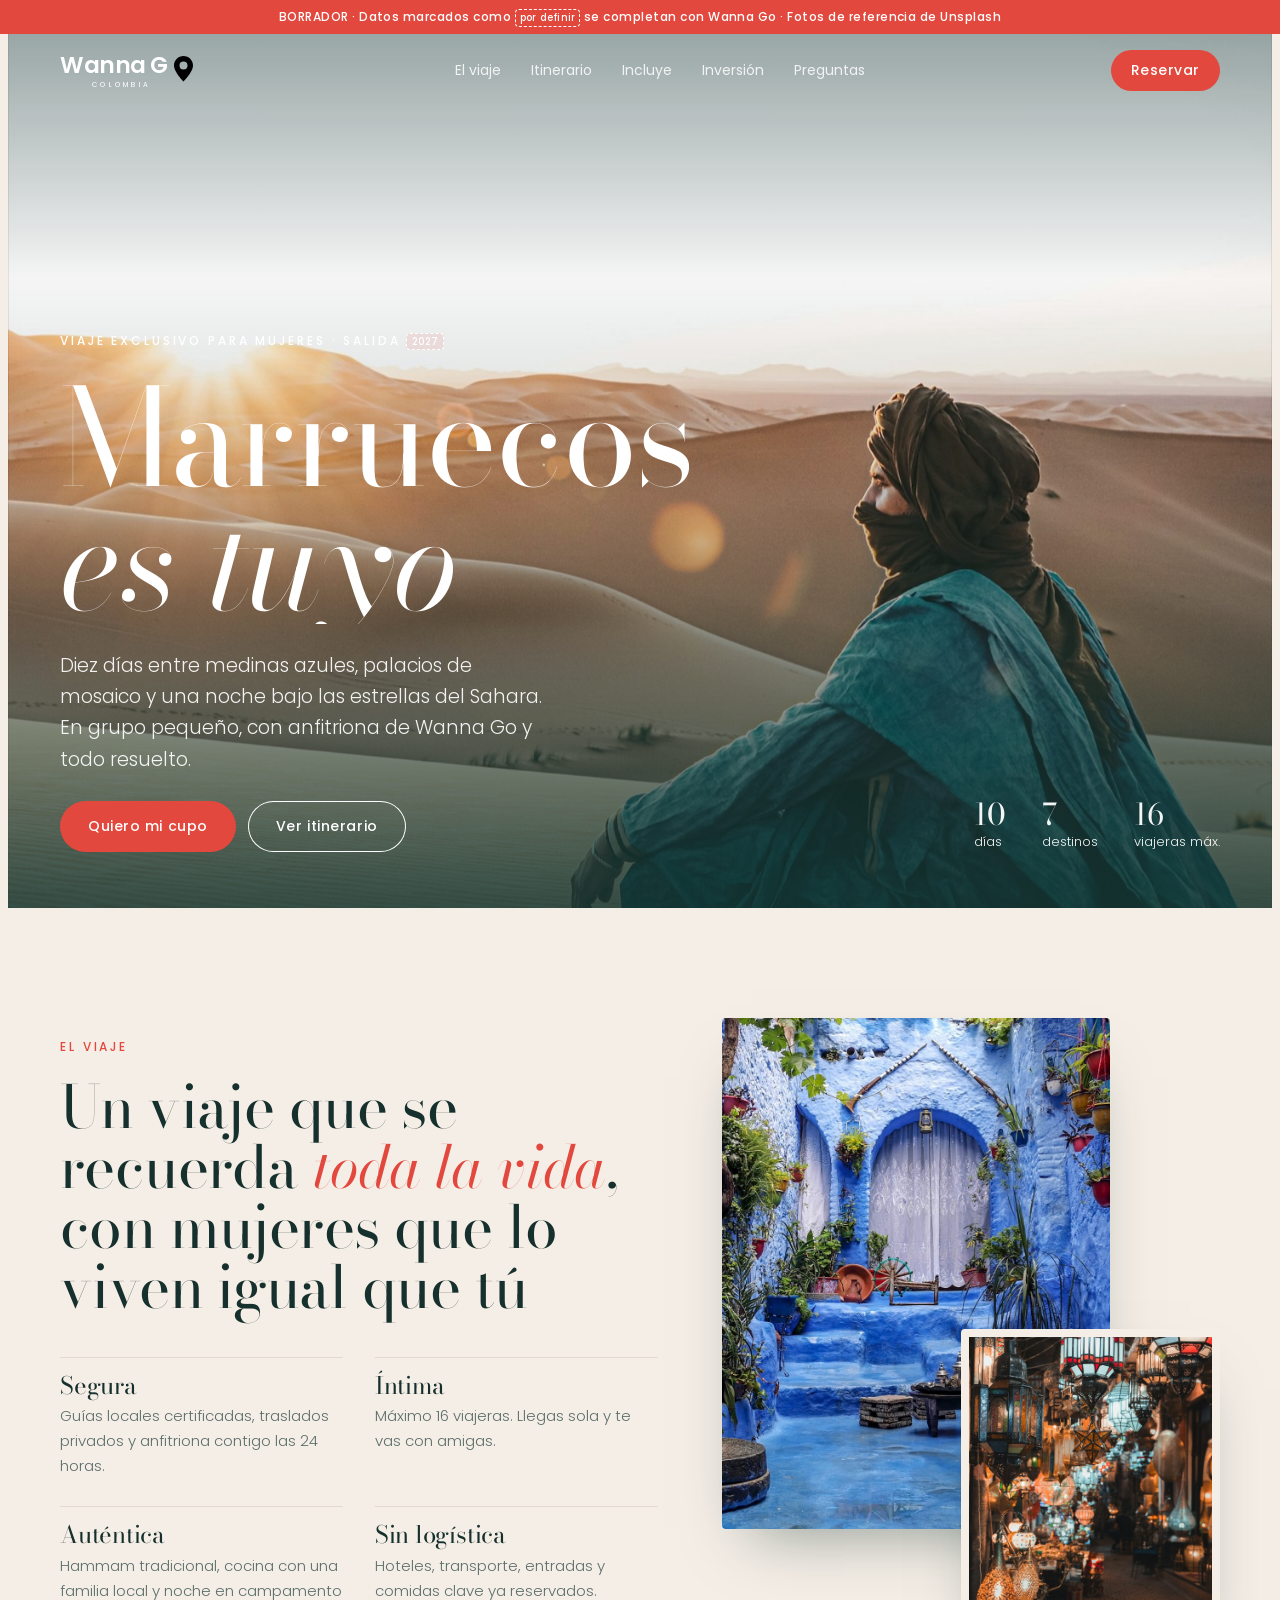
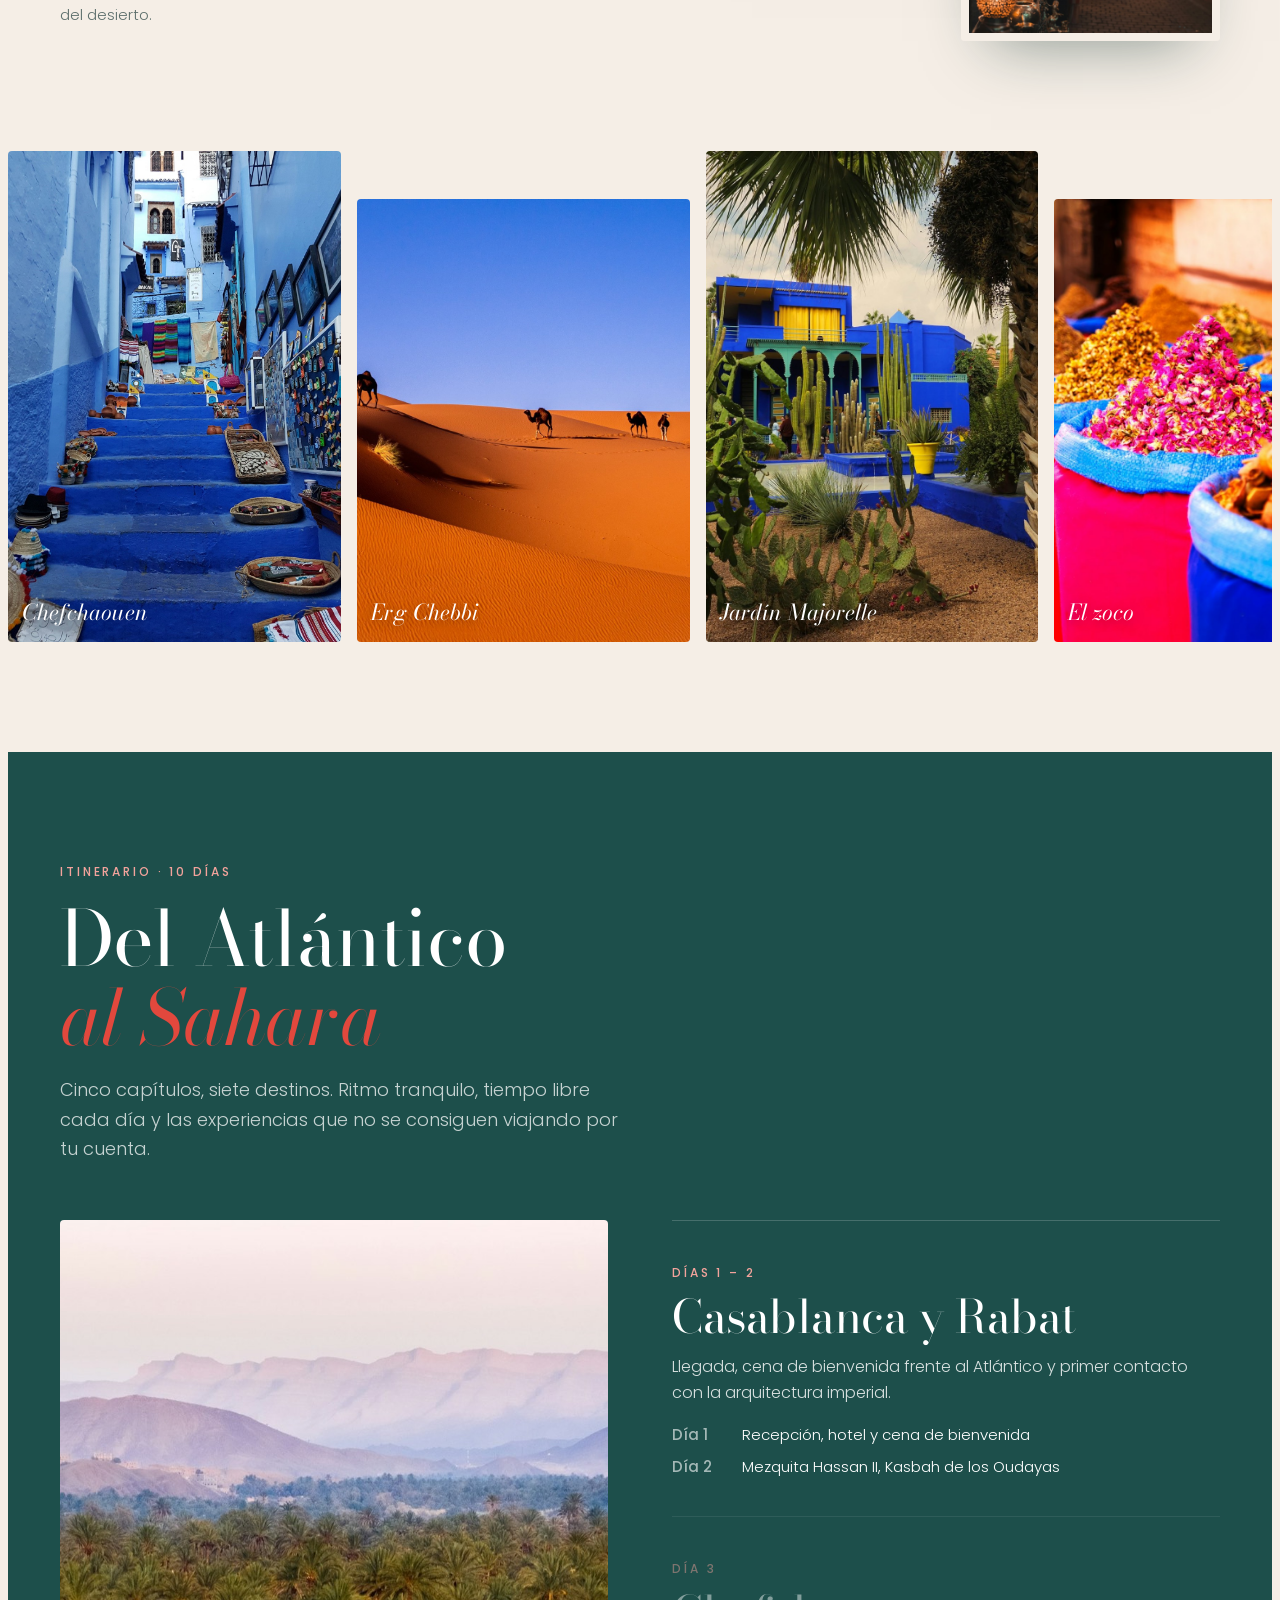
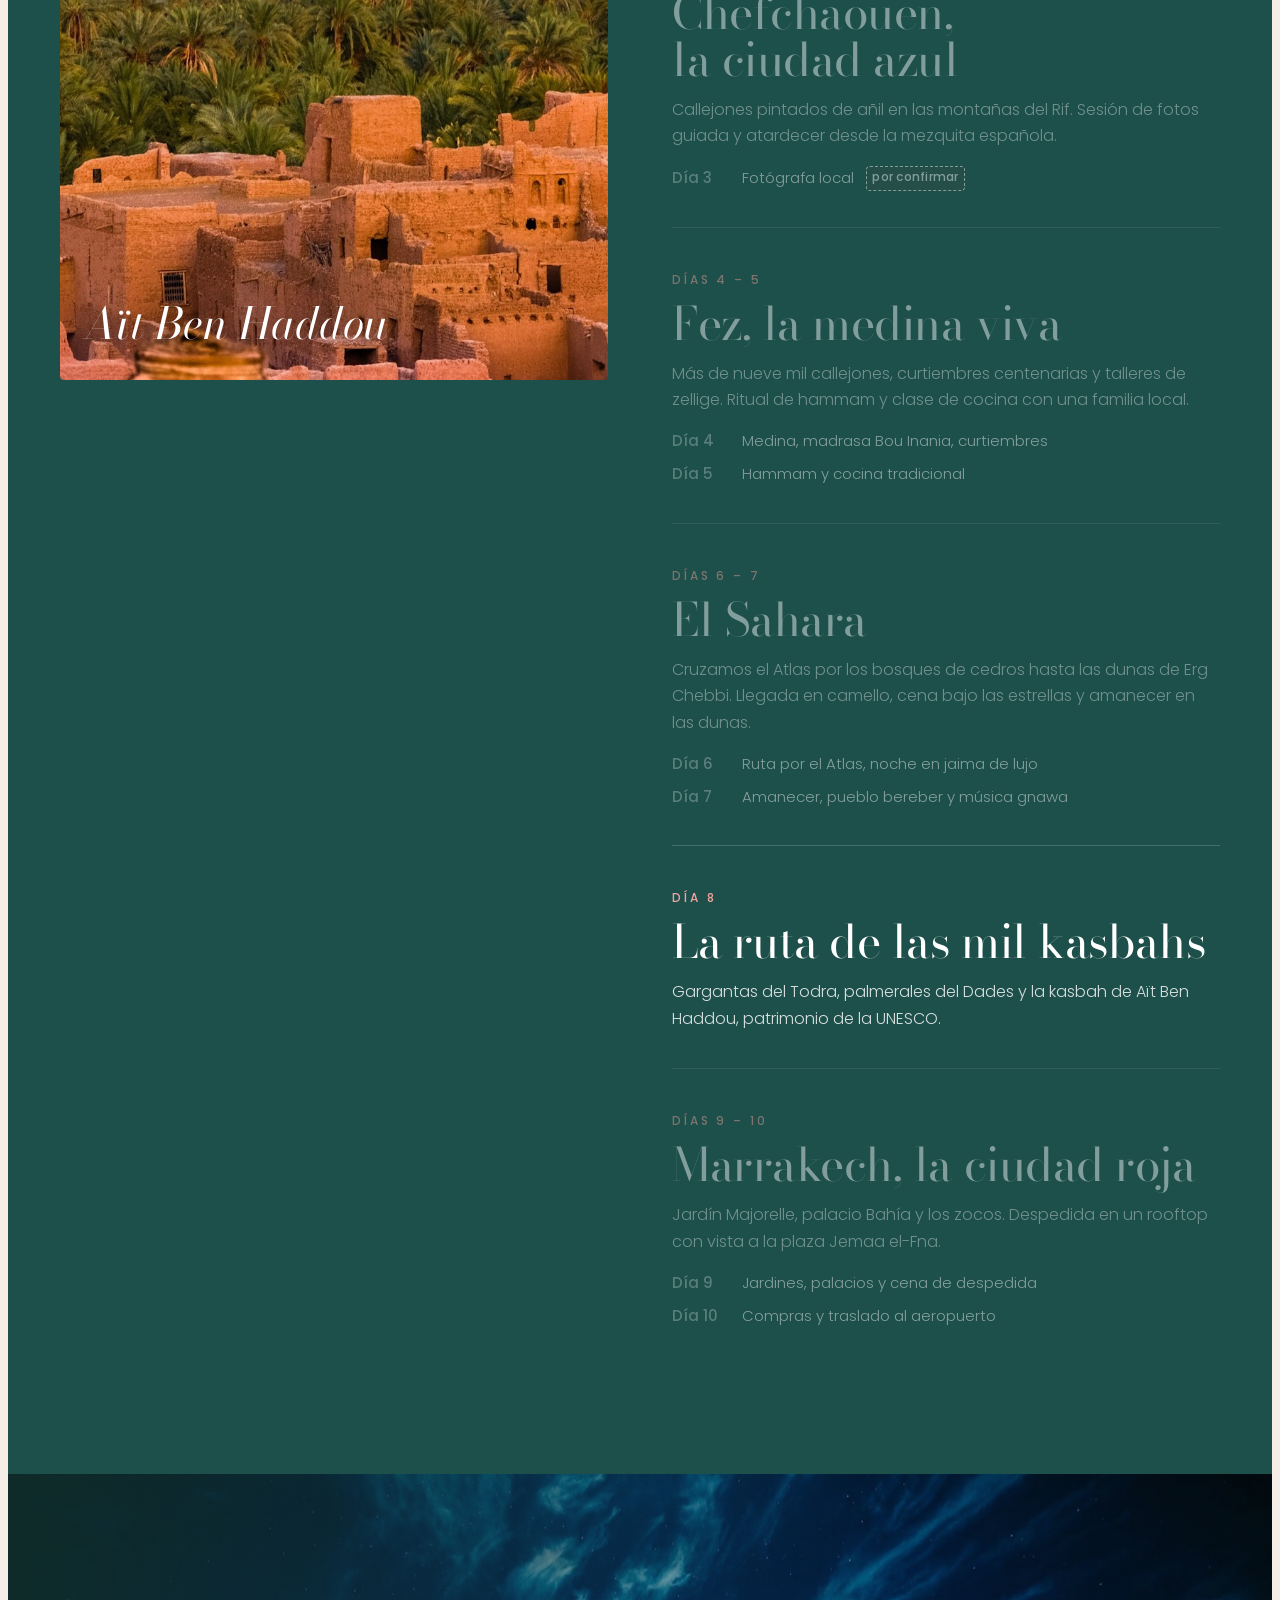
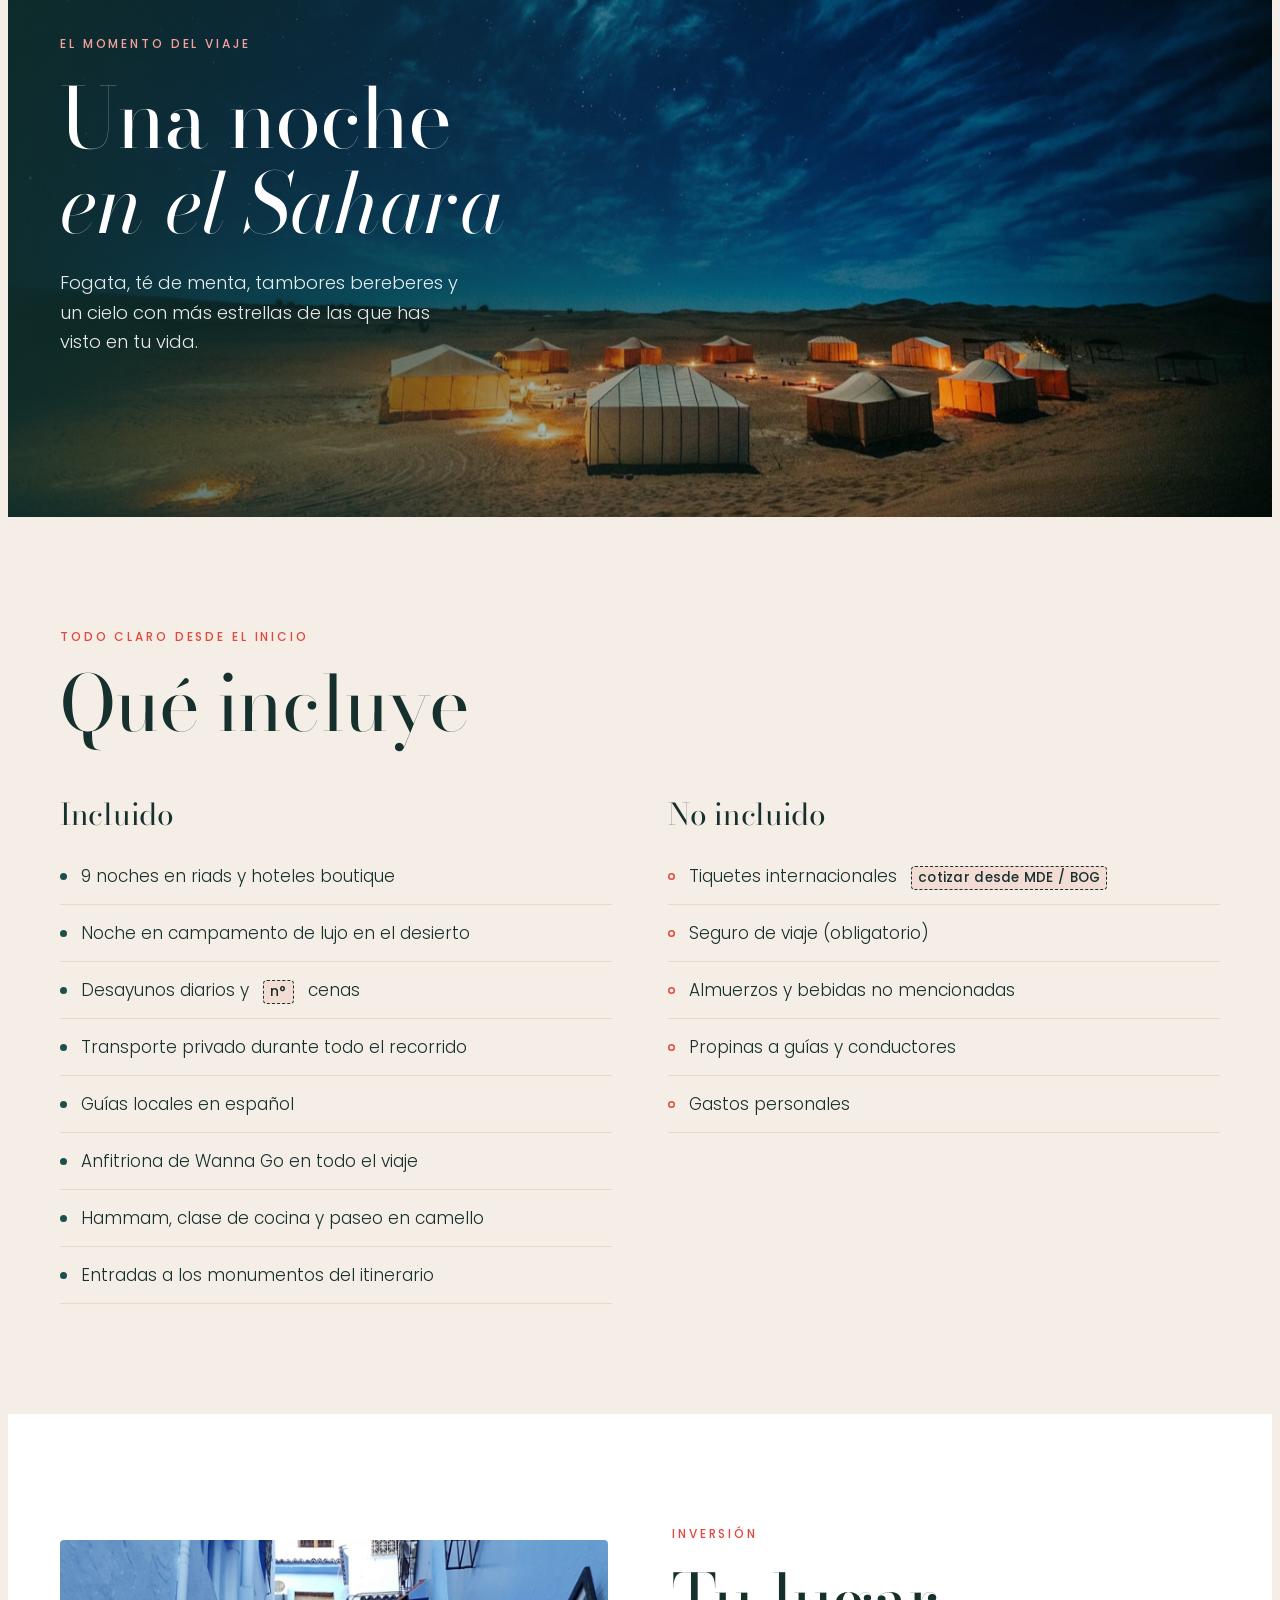
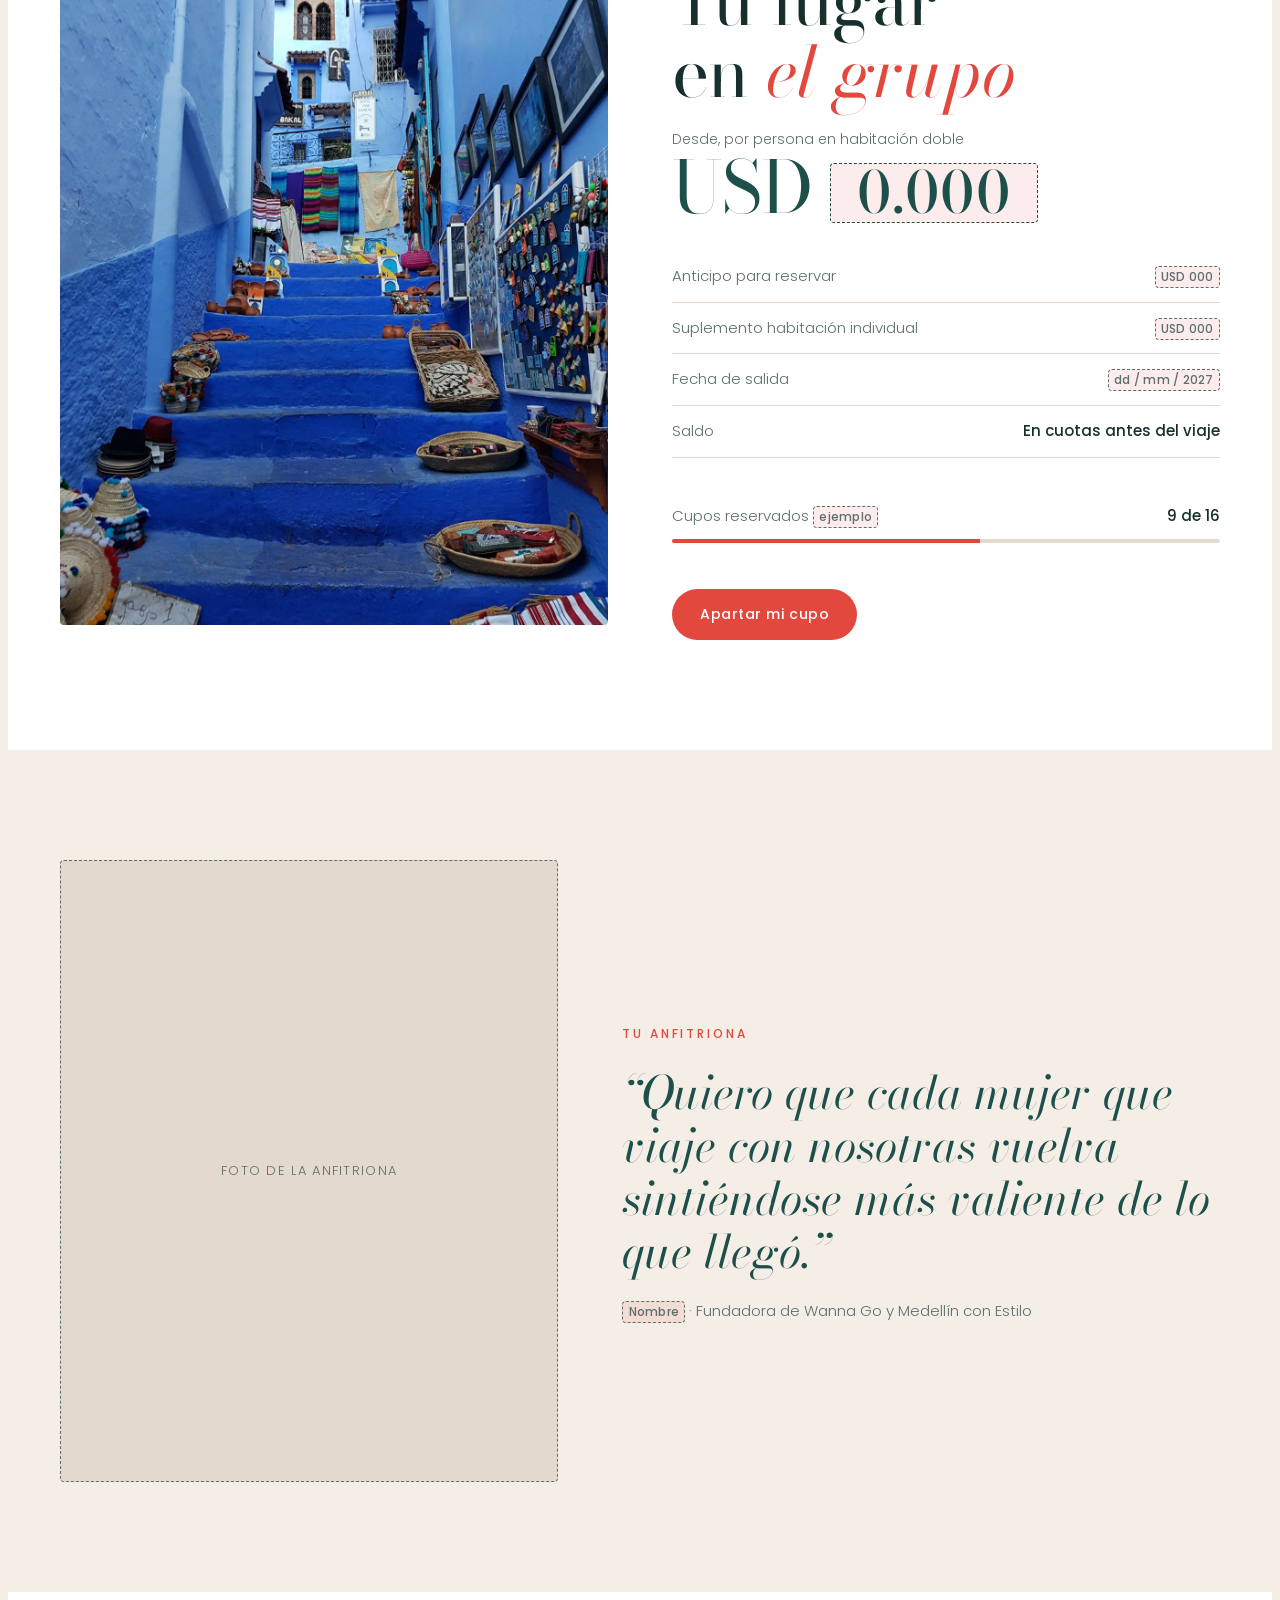
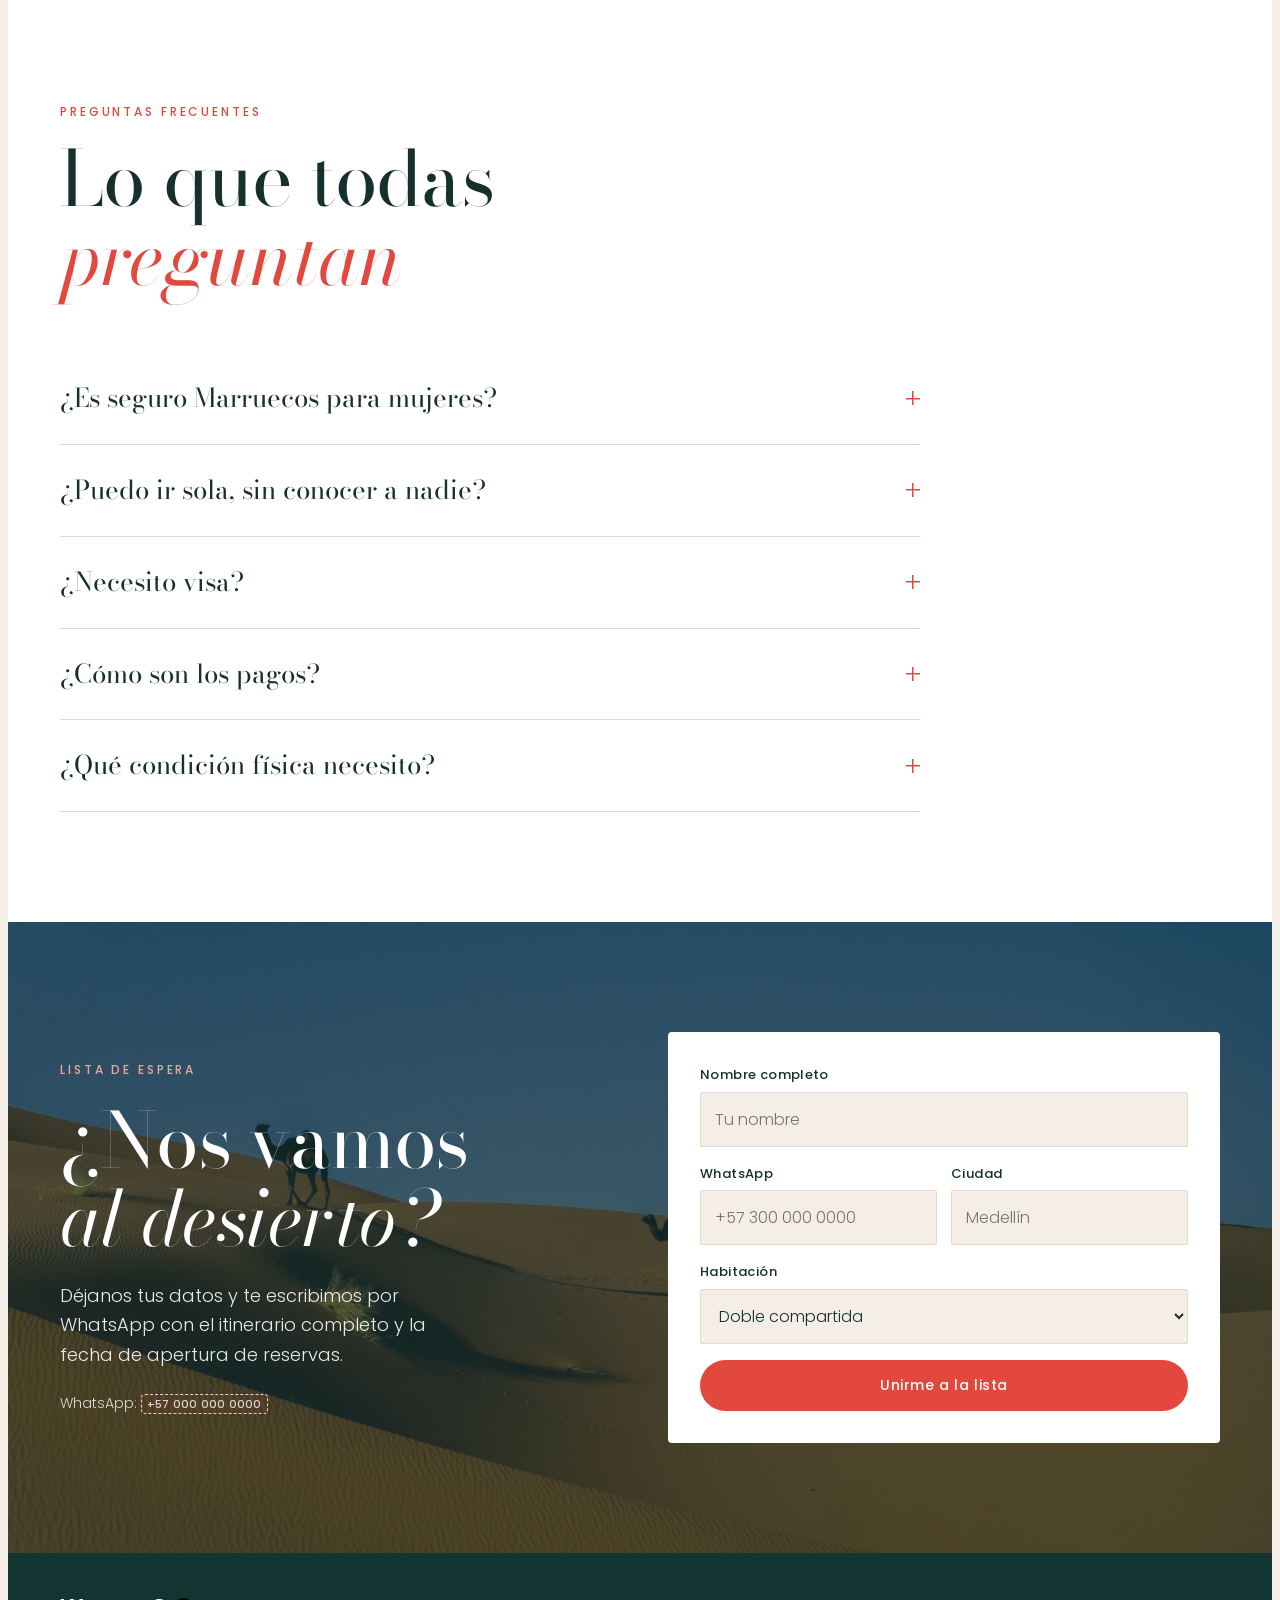
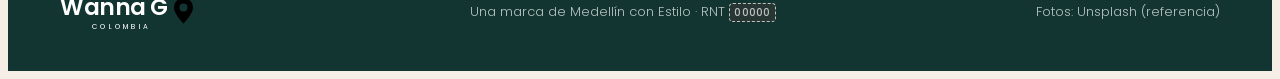
==== index.html @ bb207517 "Borrador landing Wanna Go Marruecos Co-Authored-By: Claude Opus 5.5 <noreply@anthropic.com>" ====
<!doctype html>
<html lang="es">
<head>
<meta charset="utf-8">
<meta name="viewport" content="width=device-width, initial-scale=1, viewport-fit=cover">
<meta name="robots" content="noindex">
<title>Wannago Marruecos</title>
<meta name="claude:viewport-fit-sides" content="cover">
<link rel="preconnect" href="https://fonts.googleapis.com">
<link rel="stylesheet" href="https://fonts.googleapis.com/css2?family=Bodoni+Moda:ital,opsz,wght@0,6..96,400;0,6..96,500;1,6..96,400&family=Poppins:wght@300;400;500;600&display=swap">
<style>
/* Layout: editorial de viaje — fotos a sangre completa, bandas verde Wanna Go, columna de 1200px.
   Una sola apariencia (clara con bandas oscuras) por decisión: las fotos mandan. */
:root{
  --teal:#1D4F4B; --teal-deep:#123532; --coral:#E2483D;
  --sand:#F5EEE6; --paper:#FFFFFF; --ink:#16302D; --muted:#5D6F6C; --line:#E4D9CD;
  --display:"Bodoni Moda", "Didot", Georgia, serif;
  --body:"Poppins", system-ui, -apple-system, sans-serif;
}
*{box-sizing:border-box}
html{scroll-behavior:smooth}
body{background:var(--sand);color:var(--ink);font-family:var(--body);font-weight:300;font-size:17px;line-height:1.65;overflow-x:hidden}
h1,h2,h3{font-family:var(--display);font-weight:400;line-height:1.02;margin:0;text-wrap:balance;letter-spacing:-.01em}
h2 em,h1 em{font-style:italic;color:var(--coral)}
p{margin:0}
a{color:inherit}
img{display:block;max-width:100%}
.wrap{max-width:1200px;margin:0 auto;padding-left:max(20px,env(safe-area-inset-left,0px));padding-right:max(20px,env(safe-area-inset-right,0px))}
.kicker{font-size:12px;font-weight:500;letter-spacing:.24em;text-transform:uppercase}
.tbd{display:inline-block;border:1px dashed currentColor;border-radius:4px;padding:0 .45em;font-size:.8em;font-weight:500;letter-spacing:.02em;background:rgba(226,72,61,.10)}
:focus-visible{outline:2px solid var(--coral);outline-offset:3px}

.draft{background:var(--coral);color:#fff;font-size:12px;font-weight:500;text-align:center;padding-block:7px;letter-spacing:.04em;padding-left:16px;padding-right:16px}

/* nav: transparent over hero, solid after scroll */
nav{position:fixed;left:0;right:0;top:env(safe-area-inset-top,0px);z-index:20;color:#fff;transition:background .4s,color .4s,box-shadow .4s}
nav.solid{background:rgba(255,255,255,.94);color:var(--teal);backdrop-filter:blur(12px);box-shadow:0 1px 0 var(--line)}
body::before{content:"";position:fixed;inset:0 0 auto;height:env(safe-area-inset-top,0px);z-index:30;background:var(--teal-deep)}
nav .wrap{display:flex;align-items:center;justify-content:space-between;gap:16px;padding-block:16px}
.logo{display:block;width:150px;color:inherit}
.logo .pin{fill:var(--coral)}
nav ul{display:flex;gap:30px;list-style:none;margin:0;padding:0;font-size:14px;font-weight:400}
nav ul a{text-decoration:none;opacity:.85}
nav ul a:hover{opacity:1}
@media (max-width:860px){nav ul{display:none}.logo{width:124px}}
.btn{display:inline-flex;align-items:center;justify-content:center;gap:10px;border:0;border-radius:999px;padding:15px 28px;font:500 14px var(--body);letter-spacing:.04em;cursor:pointer;text-decoration:none;transition:transform .3s cubic-bezier(.2,.8,.2,1),background .3s,color .3s}
.btn:hover{transform:translateY(-2px)}
.btn:active{transform:scale(.98)}
.btn-coral{background:var(--coral);color:#fff}
.btn-coral:hover{background:#c93b31}
.btn-line{color:inherit;box-shadow:inset 0 0 0 1px currentColor}
nav .btn{padding:10px 20px}

/* hero */
.hero{position:relative;min-height:min(100svh,920px);display:flex;align-items:flex-end;color:#fff;overflow:hidden;background:var(--teal-deep)}
.hero img{position:absolute;inset:0;width:100%;height:100%;object-fit:cover;object-position:60% 50%;animation:kb 22s ease-out both}
.hero::after{content:"";position:absolute;inset:0;background:linear-gradient(180deg,rgba(18,53,50,.45) 0%,rgba(18,53,50,0) 30%,rgba(18,53,50,.15) 55%,rgba(18,53,50,.85) 100%)}
.hero .wrap{position:relative;z-index:1;width:100%;padding-block:140px 56px;display:grid;gap:26px}
.hero h1{font-size:clamp(54px,10.5vw,150px);max-width:10ch;line-height:.92}
.hero h1 em{color:#fff}
.hero h1 span{display:block;overflow:hidden}
.hero h1 span i{display:block;font-style:inherit;animation:up 1.2s cubic-bezier(.2,.8,.2,1) both}
.hero h1 span:nth-child(2) i{animation-delay:.15s}
.hero .lead{max-width:44ch;font-size:clamp(16px,1.6vw,19px);opacity:.92}
.hero-row{display:flex;flex-wrap:wrap;justify-content:space-between;align-items:flex-end;gap:28px}
.ctas{display:flex;flex-wrap:wrap;gap:12px}
.facts{display:flex;flex-wrap:wrap;gap:12px 36px;font-size:13px;opacity:.95}
.facts b{display:block;font-family:var(--display);font-weight:400;font-size:30px;line-height:1.1}
@keyframes kb{from{transform:scale(1.14)}to{transform:scale(1)}}
@keyframes up{from{transform:translateY(60%)}to{transform:none}}

section{padding-block:110px}
.head{display:grid;gap:18px;max-width:760px;margin-bottom:56px}
.head h2{font-size:clamp(40px,6vw,80px)}
.head p{color:var(--muted);font-size:18px;max-width:56ch}
.kicker.c{color:var(--coral)}

/* intro statement */
.intro{display:grid;grid-template-columns:1.2fr 1fr;gap:64px;align-items:center}
@media (max-width:900px){.intro{grid-template-columns:1fr;gap:40px}}
.intro h2{font-size:clamp(34px,4.6vw,60px)}
.intro .pics{position:relative;aspect-ratio:4/5;max-width:100%}
.intro .pics img{position:absolute;object-fit:cover;border-radius:4px;box-shadow:0 30px 60px -30px rgba(18,53,50,.5)}
.intro .pics img:first-child{inset:0 22% 18% 0;width:78%;height:82%}
.intro .pics img:last-child{right:0;bottom:0;width:52%;height:50%;border:8px solid var(--sand)}
.pillars{display:grid;grid-template-columns:1fr 1fr;gap:28px 32px;margin-top:40px}
@media (max-width:520px){.pillars{grid-template-columns:1fr}}
.pillars div{border-top:1px solid var(--line);padding-top:16px}
.pillars h3{font-size:24px;margin-bottom:6px}
.pillars p{color:var(--muted);font-size:15px}

/* photo strip */
.strip{overflow:hidden;padding-block:0 110px}
.strip-track{display:flex;gap:16px;width:max-content;animation:drift 60s linear infinite}
.strip:hover .strip-track{animation-play-state:paused}
.strip figure{margin:0;width:clamp(220px,26vw,360px);aspect-ratio:3/4;position:relative;overflow:hidden;border-radius:4px;flex:none}
.strip figure:nth-child(even){margin-top:48px}
.strip img{width:100%;height:100%;object-fit:cover;transition:transform 1.2s cubic-bezier(.2,.8,.2,1)}
.strip figure:hover img{transform:scale(1.06)}
.strip figcaption{position:absolute;left:14px;bottom:12px;color:#fff;font-family:var(--display);font-style:italic;font-size:22px;text-shadow:0 2px 12px rgba(0,0,0,.4)}
@keyframes drift{to{transform:translateX(-50%)}}

/* itinerary: sticky photo + chapters */
.trip{background:var(--teal);color:#fff}
.trip .head p{color:rgba(255,255,255,.75)}
.trip .kicker.c{color:#F3A39C}
.trip-grid{display:grid;grid-template-columns:1fr 1fr;gap:64px}
@media (max-width:900px){.trip-grid{grid-template-columns:1fr}.stage{display:none}}
.stage{position:sticky;top:96px;height:calc(100svh - 140px);max-height:760px;border-radius:4px;overflow:hidden}
.stage img{position:absolute;inset:0;width:100%;height:100%;object-fit:cover;opacity:0;transform:scale(1.06);transition:opacity 1s,transform 2.4s cubic-bezier(.2,.8,.2,1)}
.stage img.on{opacity:1;transform:none}
.stage .place{position:absolute;left:24px;bottom:20px;font-family:var(--display);font-style:italic;font-size:44px;text-shadow:0 2px 20px rgba(0,0,0,.35)}
.chapters{display:grid;gap:0}
.ch{padding-block:36px;border-top:1px solid rgba(255,255,255,.18);opacity:.45;transition:opacity .6s}
.ch.on{opacity:1}
.ch .mob{display:none;aspect-ratio:16/10;object-fit:cover;width:100%;border-radius:4px;margin-bottom:20px}
@media (max-width:900px){.ch{opacity:1}.ch .mob{display:block}}
.ch .days{font-size:12px;letter-spacing:.24em;text-transform:uppercase;color:#F3A39C;font-weight:500}
.ch h3{font-size:clamp(32px,3.6vw,46px);margin:8px 0 14px}
.ch p{color:rgba(255,255,255,.82);font-size:16px}
.ch ul{margin:16px 0 0;padding:0;list-style:none;display:grid;gap:8px;font-size:15px}
.ch li{display:flex;gap:12px}
.ch li b{font-weight:500;min-width:58px;color:#fff;opacity:.6}

/* signature moment */
.night{position:relative;color:#fff;padding-block:0;overflow:hidden;background:var(--teal-deep)}
.night img{position:absolute;inset:-10% 0;width:100%;height:120%;object-fit:cover;will-change:transform}
.night::after{content:"";position:absolute;inset:0;background:linear-gradient(90deg,rgba(18,53,50,.8),rgba(18,53,50,.1) 70%)}
.night .wrap{position:relative;z-index:1;padding-block:160px;display:grid;gap:22px}
.night h2{font-size:clamp(40px,6.5vw,92px);max-width:12ch}
.night p{max-width:40ch;font-size:18px;opacity:.9}

/* includes */
.inc{display:grid;grid-template-columns:1fr 1fr;gap:56px}
@media (max-width:820px){.inc{grid-template-columns:1fr;gap:40px}}
.inc h3{font-size:30px;margin-bottom:18px}
.inc ul{list-style:none;margin:0;padding:0}
.inc li{padding-block:14px;border-bottom:1px solid var(--line);display:flex;gap:14px;align-items:baseline}
.inc li::before{content:"";flex:none;width:7px;height:7px;border-radius:50%;background:var(--teal);translate:0 -2px}
.inc .no li::before{background:transparent;box-shadow:inset 0 0 0 1.5px var(--coral)}

/* price */
.price{background:var(--paper)}
.price .wrap{display:grid;grid-template-columns:1fr 1fr;gap:64px;align-items:center}
@media (max-width:900px){.price .wrap{grid-template-columns:1fr}}
.price figure{margin:0;aspect-ratio:4/5;max-width:100%;overflow:hidden;border-radius:4px}
.price figure img{width:100%;height:100%;object-fit:cover}
.price h2{font-size:clamp(40px,5.5vw,72px)}
.amt{font-family:var(--display);font-size:clamp(46px,6vw,72px);line-height:1;color:var(--teal);font-variant-numeric:tabular-nums}
.rows{display:grid;margin-block:8px}
.row{display:flex;justify-content:space-between;gap:16px;padding-block:13px;border-bottom:1px solid var(--line);font-size:15px}
.row span:first-child{color:var(--muted)}
.row b{font-weight:500}
.seats{display:grid;gap:10px;margin-block:18px 26px}
.bar{height:4px;background:var(--line);border-radius:4px;overflow:hidden}
.bar i{display:block;height:100%;width:0;background:var(--coral);transition:width 1.8s cubic-bezier(.2,.8,.2,1)}
.price .stack{display:grid;gap:20px}

/* host */
.host{display:grid;grid-template-columns:1fr 1.2fr;gap:64px;align-items:center}
@media (max-width:860px){.host{grid-template-columns:1fr}}
.host .ph{aspect-ratio:4/5;max-width:100%;border-radius:4px;background:var(--line);display:grid;place-items:center;color:var(--muted);font-size:13px;letter-spacing:.1em;text-transform:uppercase;border:1px dashed var(--muted)}
.host blockquote{margin:0;font-family:var(--display);font-style:italic;font-size:clamp(28px,3.6vw,46px);line-height:1.15;color:var(--teal)}
.host cite{display:block;margin-top:22px;font-style:normal;font-size:15px;color:var(--muted)}

/* faq */
.faq{max-width:860px}
details{border-bottom:1px solid var(--line)}
summary{list-style:none;cursor:pointer;padding-block:24px;font-family:var(--display);font-size:clamp(21px,2.2vw,26px);display:flex;justify-content:space-between;gap:20px;align-items:center}
summary::-webkit-details-marker{display:none}
summary::after{content:"";flex:none;width:14px;height:14px;background:linear-gradient(var(--coral),var(--coral)) center/100% 1.5px no-repeat,linear-gradient(var(--coral),var(--coral)) center/1.5px 100% no-repeat;transition:transform .35s}
details[open] summary::after{transform:rotate(45deg)}
details p{padding-bottom:24px;color:var(--muted);max-width:62ch}

/* join */
.join{position:relative;color:#fff;overflow:hidden;background:var(--teal-deep)}
.join>img{position:absolute;inset:0;width:100%;height:100%;object-fit:cover}
.join::after{content:"";position:absolute;inset:0;background:rgba(18,53,50,.72)}
.join .wrap{position:relative;z-index:1;display:grid;grid-template-columns:1fr 1fr;gap:56px;align-items:center}
@media (max-width:900px){.join .wrap{grid-template-columns:1fr}}
.join h2{font-size:clamp(42px,6vw,84px)}
form{background:var(--paper);color:var(--ink);border-radius:4px;padding:32px;display:grid;gap:16px}
label{display:grid;gap:6px;font-size:13px;font-weight:500;letter-spacing:.03em}
input,select{font:16px var(--body);font-weight:300;padding:14px;border-radius:2px;border:1px solid var(--line);background:var(--sand);color:var(--ink);width:100%}
input:focus,select:focus{outline:none;border-color:var(--teal)}
.two{display:grid;grid-template-columns:1fr 1fr;gap:14px}
@media (max-width:480px){.two{grid-template-columns:1fr}}
.ok{background:rgba(29,79,75,.08);padding:14px;font-size:15px;font-weight:400}

footer{background:var(--teal-deep);color:rgba(255,255,255,.7);padding-block:40px;font-size:13px}
footer .wrap{display:flex;flex-wrap:wrap;justify-content:space-between;align-items:center;gap:20px}
footer .logo{color:#fff}

.rv{transition:transform 1s cubic-bezier(.2,.8,.2,1),opacity 1s}
.rv.pre{transform:translateY(30px);opacity:.3}

@media (prefers-reduced-motion:reduce){*,*::before,*::after{animation:none!important;transition:none!important}.rv.pre{transform:none;opacity:1}}
</style>
</head>
<body>

<svg width="0" height="0" style="position:absolute" aria-hidden="true">
  <symbol id="wg" viewBox="0 0 300 76">
    <text x="0" y="44" font-family="Poppins, sans-serif" font-weight="600" font-size="46" fill="currentColor" letter-spacing="-1">Wanna G</text>
    <g transform="translate(228 10)">
      <path class="pin" d="M19 0C8.5 0 0 8.5 0 19c0 13 19 32 19 32s19-19 19-32C38 8.5 29.5 0 19 0zm0 27a8 8 0 1 1 0-16 8 8 0 0 1 0 16z"/>
    </g>
    <text x="64" y="72" font-family="Poppins, sans-serif" font-weight="400" font-size="14" fill="currentColor" letter-spacing="6.5">COLOMBIA</text>
  </symbol>
</svg>

<nav id="nav">
  <div class="draft">BORRADOR · Datos marcados como <span class="tbd">por definir</span> se completan con Wanna Go · Fotos de referencia de Unsplash</div>
  <div class="wrap">
    <a href="#top" aria-label="Wanna Go Colombia"><svg class="logo" viewBox="0 0 300 76"><use href="#wg"/></svg></a>
    <ul>
      <li><a href="#viaje">El viaje</a></li>
      <li><a href="#ruta">Itinerario</a></li>
      <li><a href="#incluye">Incluye</a></li>
      <li><a href="#precio">Inversión</a></li>
      <li><a href="#faq">Preguntas</a></li>
    </ul>
    <a class="btn btn-coral" href="#reserva">Reservar</a>
  </div>
</nav>

<header class="hero" id="top">
  <img src="fotos/mujer-dunas.jpg" alt="Mujer sentada en las dunas del Sahara al atardecer">
  <div class="wrap">
    <span class="kicker">Viaje exclusivo para mujeres · Salida <span class="tbd">2027</span></span>
    <h1><span><i>Marruecos</i></span><span><i><em>es tuyo</em></i></span></h1>
    <div class="hero-row">
      <div style="display:grid;gap:26px">
        <p class="lead">Diez días entre medinas azules, palacios de mosaico y una noche bajo las estrellas del Sahara. En grupo pequeño, con anfitriona de Wanna Go y todo resuelto.</p>
        <div class="ctas">
          <a class="btn btn-coral" href="#reserva">Quiero mi cupo</a>
          <a class="btn btn-line" href="#ruta">Ver itinerario</a>
        </div>
      </div>
      <div class="facts">
        <div><b>10</b>días</div>
        <div><b>7</b>destinos</div>
        <div><b>16</b>viajeras máx.</div>
      </div>
    </div>
  </div>
</header>

<section id="viaje">
  <div class="wrap intro">
    <div class="rv">
      <span class="kicker c">El viaje</span>
      <h2 style="margin-top:18px">Un viaje que se recuerda <em>toda la vida</em>, con mujeres que lo viven igual que tú</h2>
      <div class="pillars">
        <div><h3>Segura</h3><p>Guías locales certificadas, traslados privados y anfitriona contigo las 24 horas.</p></div>
        <div><h3>Íntima</h3><p>Máximo 16 viajeras. Llegas sola y te vas con amigas.</p></div>
        <div><h3>Auténtica</h3><p>Hammam tradicional, cocina con una familia local y noche en campamento del desierto.</p></div>
        <div><h3>Sin logística</h3><p>Hoteles, transporte, entradas y comidas clave ya reservados.</p></div>
      </div>
    </div>
    <div class="pics rv">
      <img src="fotos/patio-azul.jpg" alt="Patio azul con plantas en Chefchaouen" loading="lazy">
      <img src="fotos/faroles.jpg" alt="Faroles marroquíes iluminados en un zoco" loading="lazy">
    </div>
  </div>
</section>

<div class="strip" aria-label="Fotos del destino">
  <div class="strip-track" id="strip">
    <figure><img src="fotos/chefchaouen-escaleras.jpg" alt="" loading="lazy"><figcaption>Chefchaouen</figcaption></figure>
    <figure><img src="fotos/camellos.jpg" alt="" loading="lazy"><figcaption>Erg Chebbi</figcaption></figure>
    <figure><img src="fotos/majorelle.jpg" alt="" loading="lazy"><figcaption>Jardín Majorelle</figcaption></figure>
    <figure><img src="fotos/especias.jpg" alt="" loading="lazy"><figcaption>El zoco</figcaption></figure>
    <figure><img src="fotos/kasbah.jpg" alt="" loading="lazy"><figcaption>Valle del Dades</figcaption></figure>
    <figure><img src="fotos/fez.jpg" alt="" loading="lazy"><figcaption>Fez</figcaption></figure>
    <figure><img src="fotos/jaima.jpg" alt="" loading="lazy"><figcaption>Noche en jaima</figcaption></figure>
  </div>
</div>

<section class="trip" id="ruta">
  <div class="wrap">
    <div class="head rv">
      <span class="kicker c">Itinerario · 10 días</span>
      <h2>Del Atlántico <em>al Sahara</em></h2>
      <p>Cinco capítulos, siete destinos. Ritmo tranquilo, tiempo libre cada día y las experiencias que no se consiguen viajando por tu cuenta.</p>
    </div>
    <div class="trip-grid">
      <div class="stage" id="stage">
        <img class="on" src="fotos/marrakech.jpg" alt="">
        <img src="fotos/chefchaouen.jpg" alt="">
        <img src="fotos/faroles.jpg" alt="">
        <img src="fotos/desierto.jpg" alt="">
        <img src="fotos/kasbah.jpg" alt="">
        <img src="fotos/majorelle.jpg" alt="">
        <span class="place" id="place">Casablanca</span>
      </div>
      <div class="chapters">
        <article class="ch" data-i="0" data-place="Casablanca">
          <img class="mob" src="fotos/marrakech.jpg" alt="" loading="lazy">
          <span class="days">Días 1 – 2</span>
          <h3>Casablanca y Rabat</h3>
          <p>Llegada, cena de bienvenida frente al Atlántico y primer contacto con la arquitectura imperial.</p>
          <ul><li><b>Día 1</b>Recepción, hotel y cena de bienvenida</li><li><b>Día 2</b>Mezquita Hassan II, Kasbah de los Oudayas</li></ul>
        </article>
        <article class="ch" data-i="1" data-place="Chefchaouen">
          <img class="mob" src="fotos/chefchaouen.jpg" alt="" loading="lazy">
          <span class="days">Día 3</span>
          <h3>Chefchaouen, la ciudad azul</h3>
          <p>Callejones pintados de añil en las montañas del Rif. Sesión de fotos guiada y atardecer desde la mezquita española.</p>
          <ul><li><b>Día 3</b>Fotógrafa local <span class="tbd">por confirmar</span></li></ul>
        </article>
        <article class="ch" data-i="2" data-place="Fez">
          <img class="mob" src="fotos/faroles.jpg" alt="" loading="lazy">
          <span class="days">Días 4 – 5</span>
          <h3>Fez, la medina viva</h3>
          <p>Más de nueve mil callejones, curtiembres centenarias y talleres de zellige. Ritual de hammam y clase de cocina con una familia local.</p>
          <ul><li><b>Día 4</b>Medina, madrasa Bou Inania, curtiembres</li><li><b>Día 5</b>Hammam y cocina tradicional</li></ul>
        </article>
        <article class="ch" data-i="3" data-place="Merzouga">
          <img class="mob" src="fotos/desierto.jpg" alt="" loading="lazy">
          <span class="days">Días 6 – 7</span>
          <h3>El Sahara</h3>
          <p>Cruzamos el Atlas por los bosques de cedros hasta las dunas de Erg Chebbi. Llegada en camello, cena bajo las estrellas y amanecer en las dunas.</p>
          <ul><li><b>Día 6</b>Ruta por el Atlas, noche en jaima de lujo</li><li><b>Día 7</b>Amanecer, pueblo bereber y música gnawa</li></ul>
        </article>
        <article class="ch" data-i="4" data-place="Aït Ben Haddou">
          <img class="mob" src="fotos/kasbah.jpg" alt="" loading="lazy">
          <span class="days">Día 8</span>
          <h3>La ruta de las mil kasbahs</h3>
          <p>Gargantas del Todra, palmerales del Dades y la kasbah de Aït Ben Haddou, patrimonio de la UNESCO.</p>
        </article>
        <article class="ch" data-i="5" data-place="Marrakech">
          <img class="mob" src="fotos/majorelle.jpg" alt="" loading="lazy">
          <span class="days">Días 9 – 10</span>
          <h3>Marrakech, la ciudad roja</h3>
          <p>Jardín Majorelle, palacio Bahía y los zocos. Despedida en un rooftop con vista a la plaza Jemaa el-Fna.</p>
          <ul><li><b>Día 9</b>Jardines, palacios y cena de despedida</li><li><b>Día 10</b>Compras y traslado al aeropuerto</li></ul>
        </article>
      </div>
    </div>
  </div>
</section>

<section class="night">
  <img id="par" src="fotos/jaima.jpg" alt="Campamento de jaimas iluminado bajo el cielo estrellado del Sahara" loading="lazy">
  <div class="wrap">
    <span class="kicker" style="color:#F3A39C">El momento del viaje</span>
    <h2>Una noche <em style="color:#fff">en el Sahara</em></h2>
    <p>Fogata, té de menta, tambores bereberes y un cielo con más estrellas de las que has visto en tu vida.</p>
  </div>
</section>

<section id="incluye">
  <div class="wrap">
    <div class="head rv">
      <span class="kicker c">Todo claro desde el inicio</span>
      <h2>Qué incluye</h2>
    </div>
    <div class="inc">
      <div class="rv">
        <h3>Incluido</h3>
        <ul>
          <li>9 noches en riads y hoteles boutique</li>
          <li>Noche en campamento de lujo en el desierto</li>
          <li>Desayunos diarios y <span class="tbd">n°</span> cenas</li>
          <li>Transporte privado durante todo el recorrido</li>
          <li>Guías locales en español</li>
          <li>Anfitriona de Wanna Go en todo el viaje</li>
          <li>Hammam, clase de cocina y paseo en camello</li>
          <li>Entradas a los monumentos del itinerario</li>
        </ul>
      </div>
      <div class="rv no">
        <h3>No incluido</h3>
        <ul>
          <li>Tiquetes internacionales <span class="tbd">cotizar desde MDE / BOG</span></li>
          <li>Seguro de viaje (obligatorio)</li>
          <li>Almuerzos y bebidas no mencionadas</li>
          <li>Propinas a guías y conductores</li>
          <li>Gastos personales</li>
        </ul>
      </div>
    </div>
  </div>
</section>

<section class="price" id="precio">
  <div class="wrap">
    <figure class="rv"><img src="fotos/chefchaouen-escaleras.jpg" alt="Escaleras azules en Chefchaouen" loading="lazy"></figure>
    <div class="stack rv">
      <span class="kicker c">Inversión</span>
      <h2>Tu lugar en <em>el grupo</em></h2>
      <div>
        <p style="color:var(--muted);font-size:14px">Desde, por persona en habitación doble</p>
        <div class="amt">USD <span class="tbd">0.000</span></div>
      </div>
      <div class="rows">
        <div class="row"><span>Anticipo para reservar</span><b><span class="tbd">USD 000</span></b></div>
        <div class="row"><span>Suplemento habitación individual</span><b><span class="tbd">USD 000</span></b></div>
        <div class="row"><span>Fecha de salida</span><b><span class="tbd">dd / mm / 2027</span></b></div>
        <div class="row"><span>Saldo</span><b>En cuotas antes del viaje</b></div>
      </div>
      <div class="seats">
        <div class="row" style="border:0;padding:0"><span>Cupos reservados <span class="tbd">ejemplo</span></span><b>9 de 16</b></div>
        <div class="bar"><i id="seatbar"></i></div>
      </div>
      <a class="btn btn-coral" href="#reserva" style="justify-self:start">Apartar mi cupo</a>
    </div>
  </div>
</section>

<section>
  <div class="wrap host">
    <div class="ph rv">Foto de la anfitriona</div>
    <div class="rv">
      <span class="kicker c">Tu anfitriona</span>
      <blockquote style="margin-top:20px">“Quiero que cada mujer que viaje con nosotras vuelva sintiéndose más valiente de lo que llegó.”</blockquote>
      <cite><span class="tbd">Nombre</span> · Fundadora de Wanna Go y Medellín con Estilo</cite>
    </div>
  </div>
</section>

<section id="faq" style="background:var(--paper)">
  <div class="wrap">
    <div class="head rv">
      <span class="kicker c">Preguntas frecuentes</span>
      <h2>Lo que todas <em>preguntan</em></h2>
    </div>
    <div class="faq">
      <details><summary>¿Es seguro Marruecos para mujeres?</summary><p>Sí, viajando en grupo y con guías locales. Antes de salir te enviamos una guía de vestimenta y costumbres, y la anfitriona está contigo todo el viaje.</p></details>
      <details><summary>¿Puedo ir sola, sin conocer a nadie?</summary><p>Es lo más común. Te asignamos compañera de habitación afín, o puedes pagar el suplemento de habitación individual.</p></details>
      <details><summary>¿Necesito visa?</summary><p>Las viajeras colombianas necesitan visa electrónica <span class="tbd">verificar requisitos vigentes</span>. Te acompañamos en el trámite.</p></details>
      <details><summary>¿Cómo son los pagos?</summary><p>Anticipo para reservar y el saldo en <span class="tbd">n°</span> cuotas. Medios de pago <span class="tbd">por confirmar</span>.</p></details>
      <details><summary>¿Qué condición física necesito?</summary><p>Básica. Caminamos por medinas y subimos algunas escaleras. El paseo en camello no requiere experiencia.</p></details>
    </div>
  </div>
</section>

<section class="join" id="reserva">
  <img src="fotos/camellos.jpg" alt="" loading="lazy">
  <div class="wrap">
    <div class="rv" style="display:grid;gap:22px">
      <span class="kicker" style="color:#F3A39C">Lista de espera</span>
      <h2>¿Nos vamos <em style="color:#fff">al desierto?</em></h2>
      <p style="font-size:18px;max-width:42ch;opacity:.9">Déjanos tus datos y te escribimos por WhatsApp con el itinerario completo y la fecha de apertura de reservas.</p>
      <p style="font-size:14px;opacity:.8">WhatsApp: <span class="tbd">+57 000 000 0000</span></p>
    </div>
    <form id="lead" class="rv" novalidate>
      <label for="f-name">Nombre completo<input id="f-name" name="name" autocomplete="name" placeholder="Tu nombre"></label>
      <div class="two">
        <label for="f-wa">WhatsApp<input id="f-wa" name="wa" type="tel" autocomplete="tel" placeholder="+57 300 000 0000"></label>
        <label for="f-city">Ciudad<input id="f-city" name="city" autocomplete="address-level2" placeholder="Medellín"></label>
      </div>
      <label for="f-room">Habitación
        <select id="f-room" name="room"><option>Doble compartida</option><option>Individual</option><option>Aún no sé</option></select>
      </label>
      <button class="btn btn-coral" type="submit">Unirme a la lista</button>
      <p id="msg" class="ok" hidden></p>
    </form>
  </div>
</section>

<footer>
  <div class="wrap">
    <svg class="logo" viewBox="0 0 300 76" aria-label="Wanna Go Colombia"><use href="#wg"/></svg>
    <span>Una marca de Medellín con Estilo · RNT <span class="tbd">00000</span></span>
    <span>Fotos: Unsplash (referencia)</span>
  </div>
</footer>

<script>
const reduce = matchMedia('(prefers-reduced-motion: reduce)').matches;

// Nav turns solid after the hero
const nav = document.getElementById('nav');
const onScroll = () => nav.classList.toggle('solid', scrollY > innerHeight * .7);
addEventListener('scroll', onScroll, { passive: true }); onScroll();

// Gentle reveal: only for items below the fold at load
const io = new IntersectionObserver(es => es.forEach(e => { if (e.isIntersecting) { e.target.classList.remove('pre'); io.unobserve(e.target); } }), { threshold: .1 });
document.querySelectorAll('.rv').forEach(el => { if (el.getBoundingClientRect().top > innerHeight) { el.classList.add('pre'); io.observe(el); } });

// Duplicate the photo strip for a seamless loop
const strip = document.getElementById('strip');
strip.innerHTML += strip.innerHTML;
strip.querySelectorAll('figure').forEach((f, i) => i >= strip.children.length / 2 && f.setAttribute('aria-hidden', 'true'));

// Itinerary: sticky photo follows the chapter in view
const imgs = [...document.querySelectorAll('#stage img')], place = document.getElementById('place');
const chs = [...document.querySelectorAll('.ch')];
const setCh = c => {
  chs.forEach(x => x.classList.toggle('on', x === c));
  imgs.forEach((im, k) => im.classList.toggle('on', k === +c.dataset.i));
  place.textContent = c.dataset.place;
};
setCh(chs[0]);
const cio = new IntersectionObserver(es => es.forEach(e => e.isIntersecting && setCh(e.target)), { rootMargin: '-45% 0px -50% 0px' });
chs.forEach(c => cio.observe(c));

// Parallax on the Sahara night photo
const par = document.getElementById('par');
if (!reduce) addEventListener('scroll', () => {
  const r = par.parentElement.getBoundingClientRect();
  if (r.bottom > 0 && r.top < innerHeight) par.style.transform = `translateY(${(r.top / innerHeight) * -8}%)`;
}, { passive: true });

// Seat bar fills when seen
const bar = document.getElementById('seatbar');
new IntersectionObserver(([e], o) => { if (e.isIntersecting) { bar.style.width = (9 / 16 * 100) + '%'; o.disconnect(); } }).observe(bar);

// Lead form (borrador: aún no envía datos)
document.getElementById('lead').addEventListener('submit', e => {
  e.preventDefault();
  const f = e.target, msg = document.getElementById('msg');
  const name = f.name.value.trim(), wa = f.wa.value.trim();
  msg.hidden = false;
  if (!name || wa.replace(/\D/g, '').length < 7) { msg.textContent = 'Escribe tu nombre y un WhatsApp válido para poder contactarte.'; return; }
  msg.textContent = `¡Listo, ${name.split(' ')[0]}! Quedaste en la lista de espera. (Borrador: aún no se envían datos.)`;
  f.reset();
});
</script>
</body>
</html>
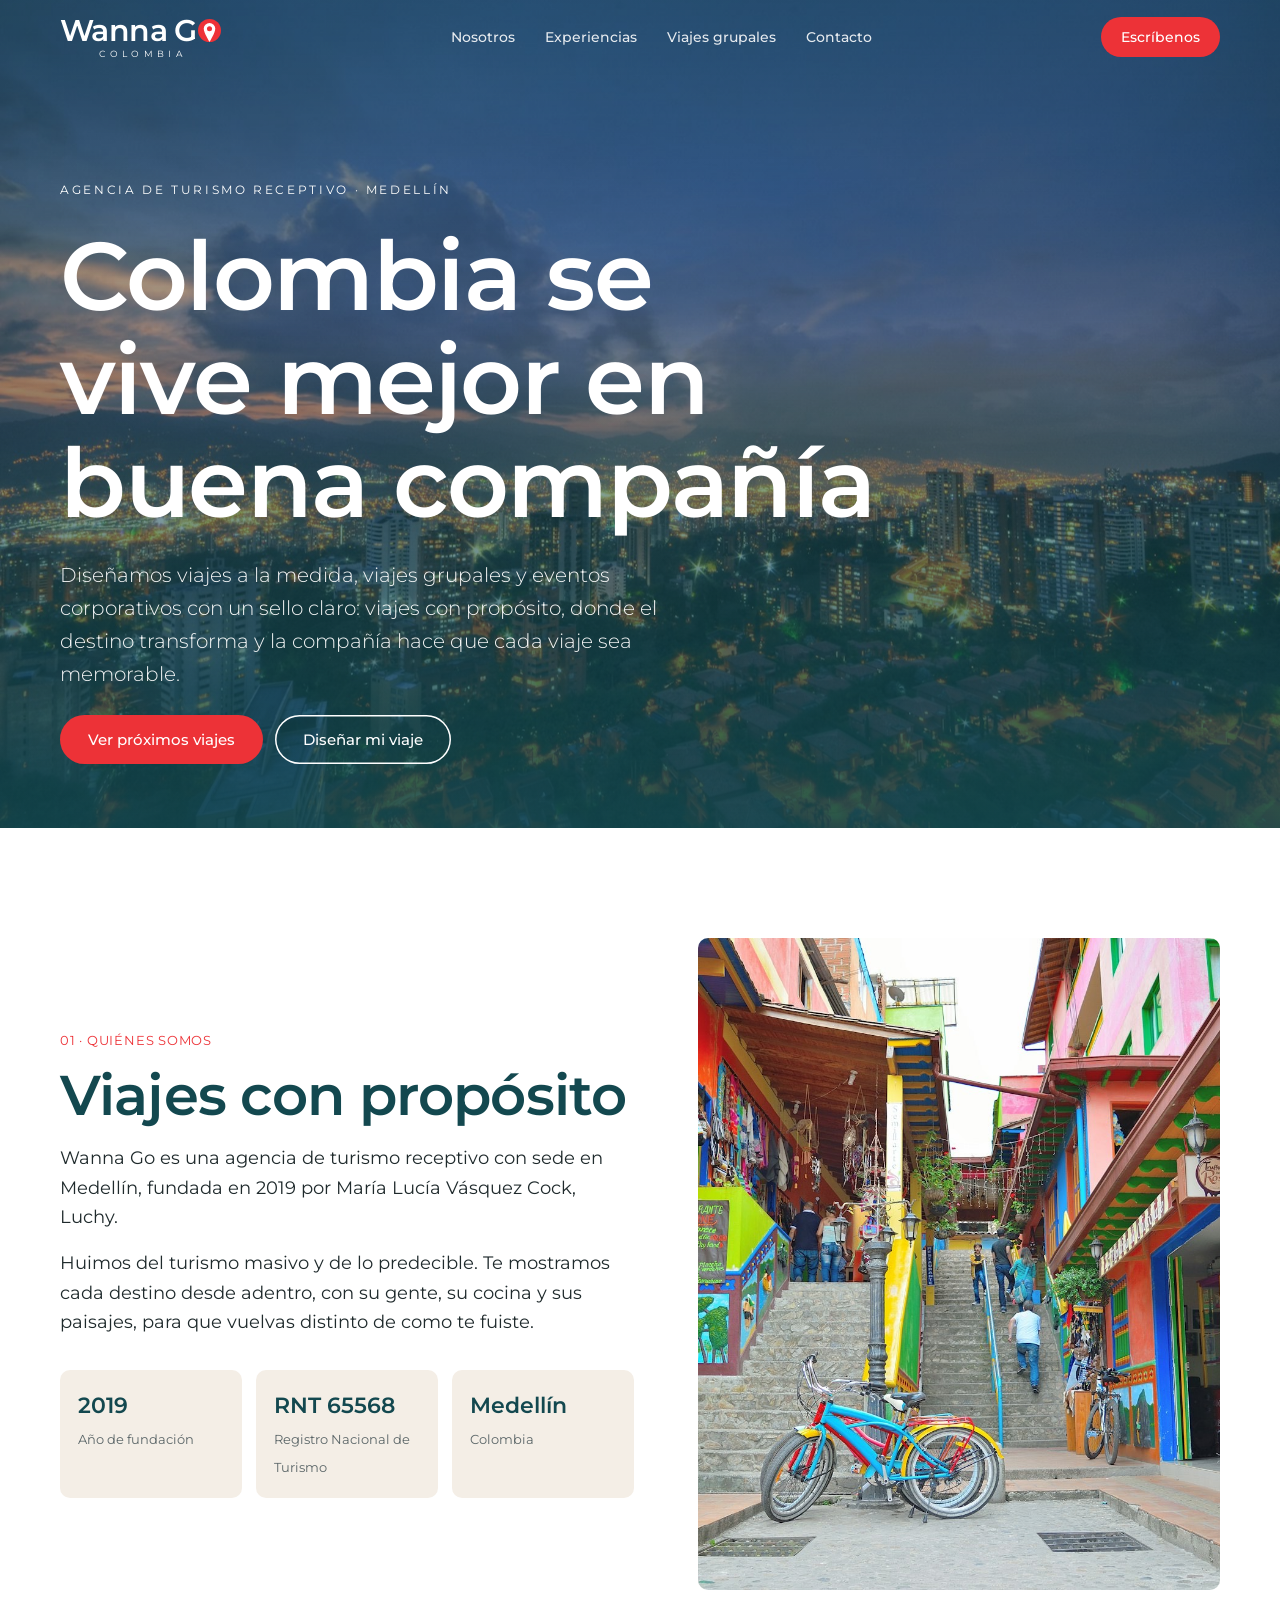
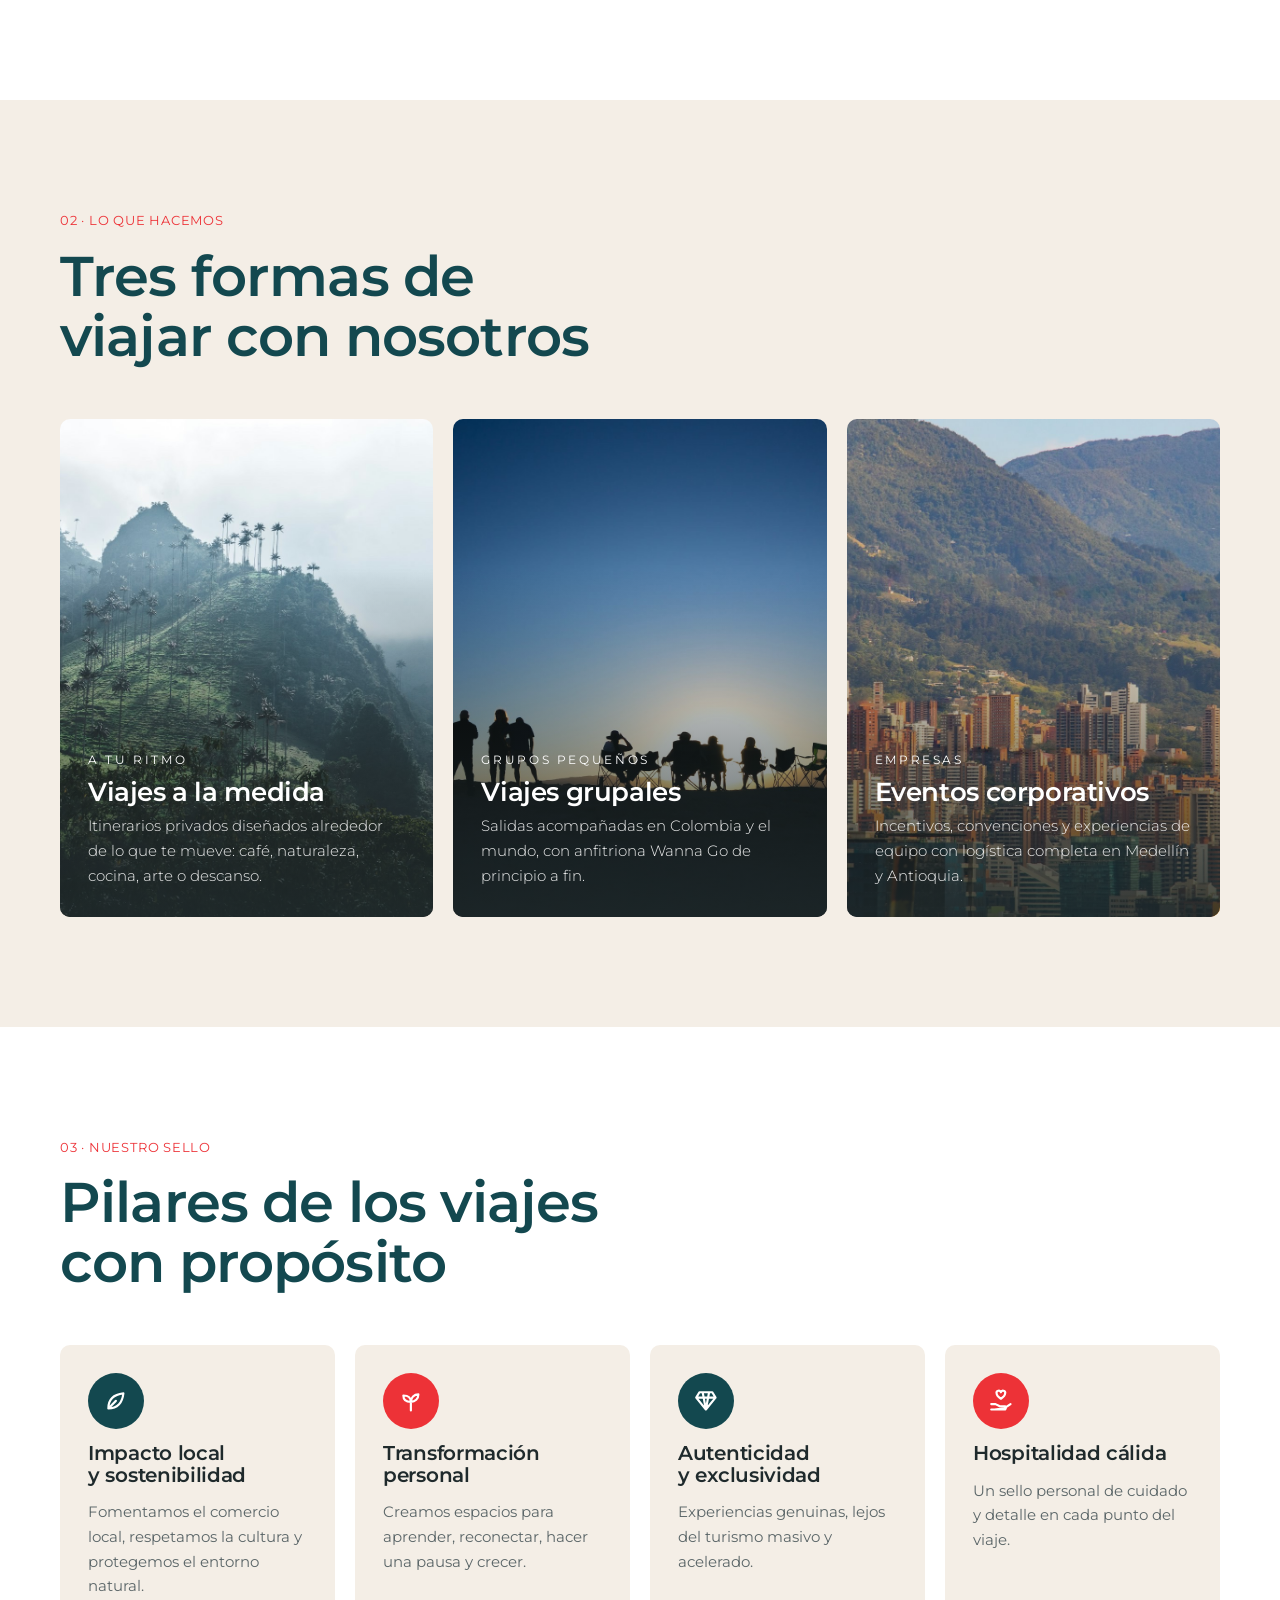
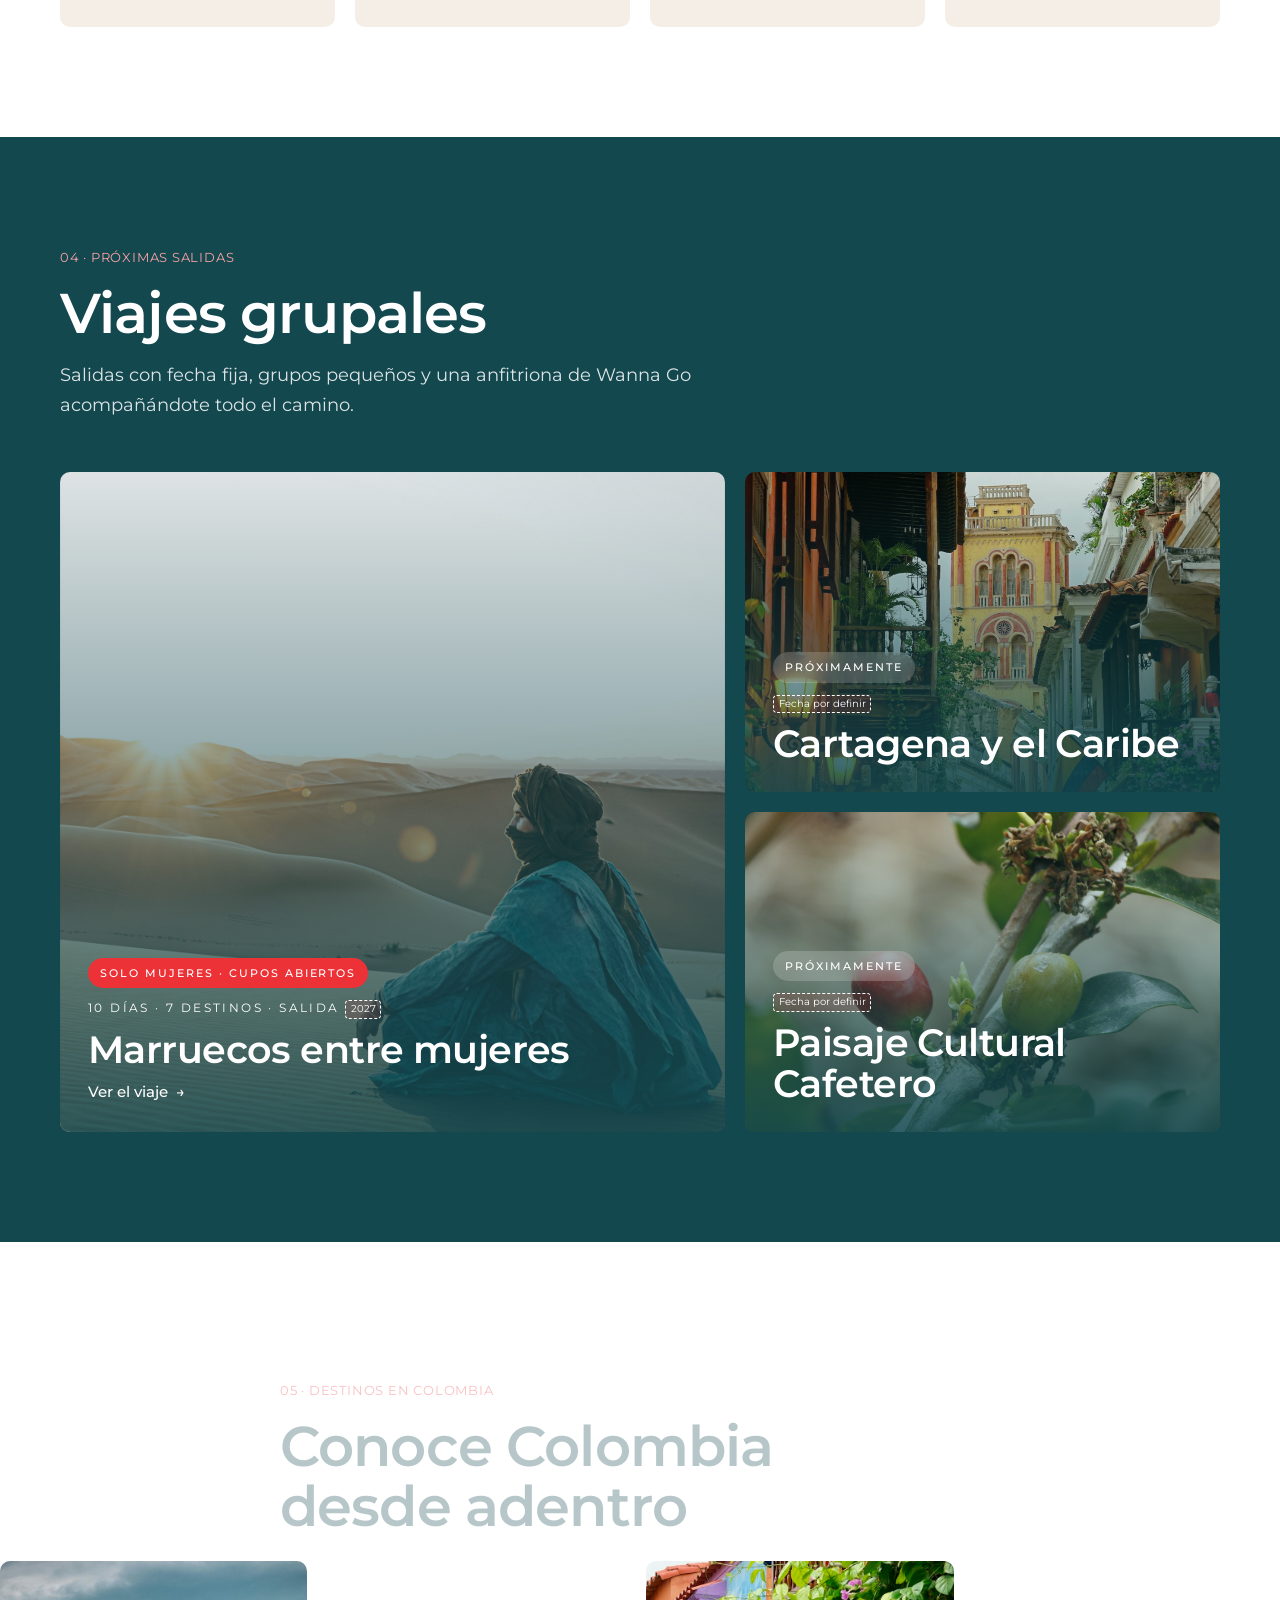
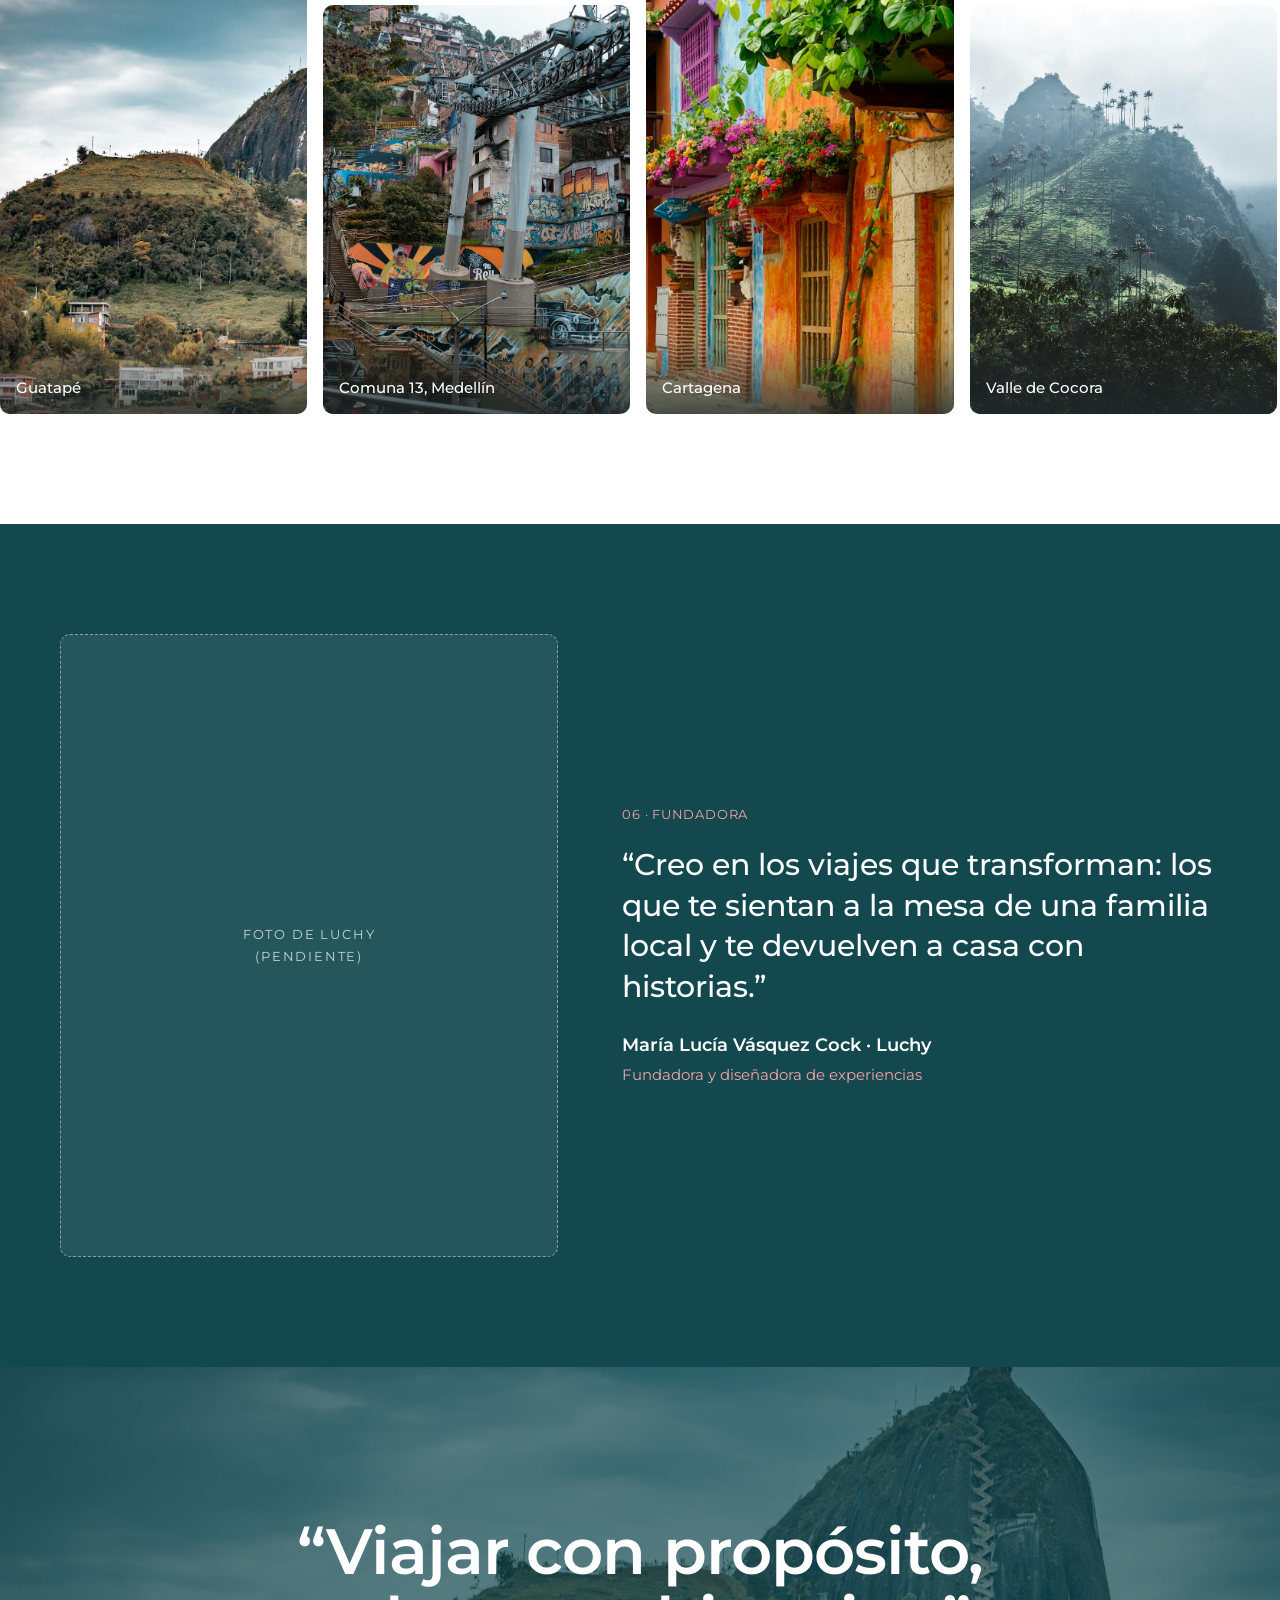
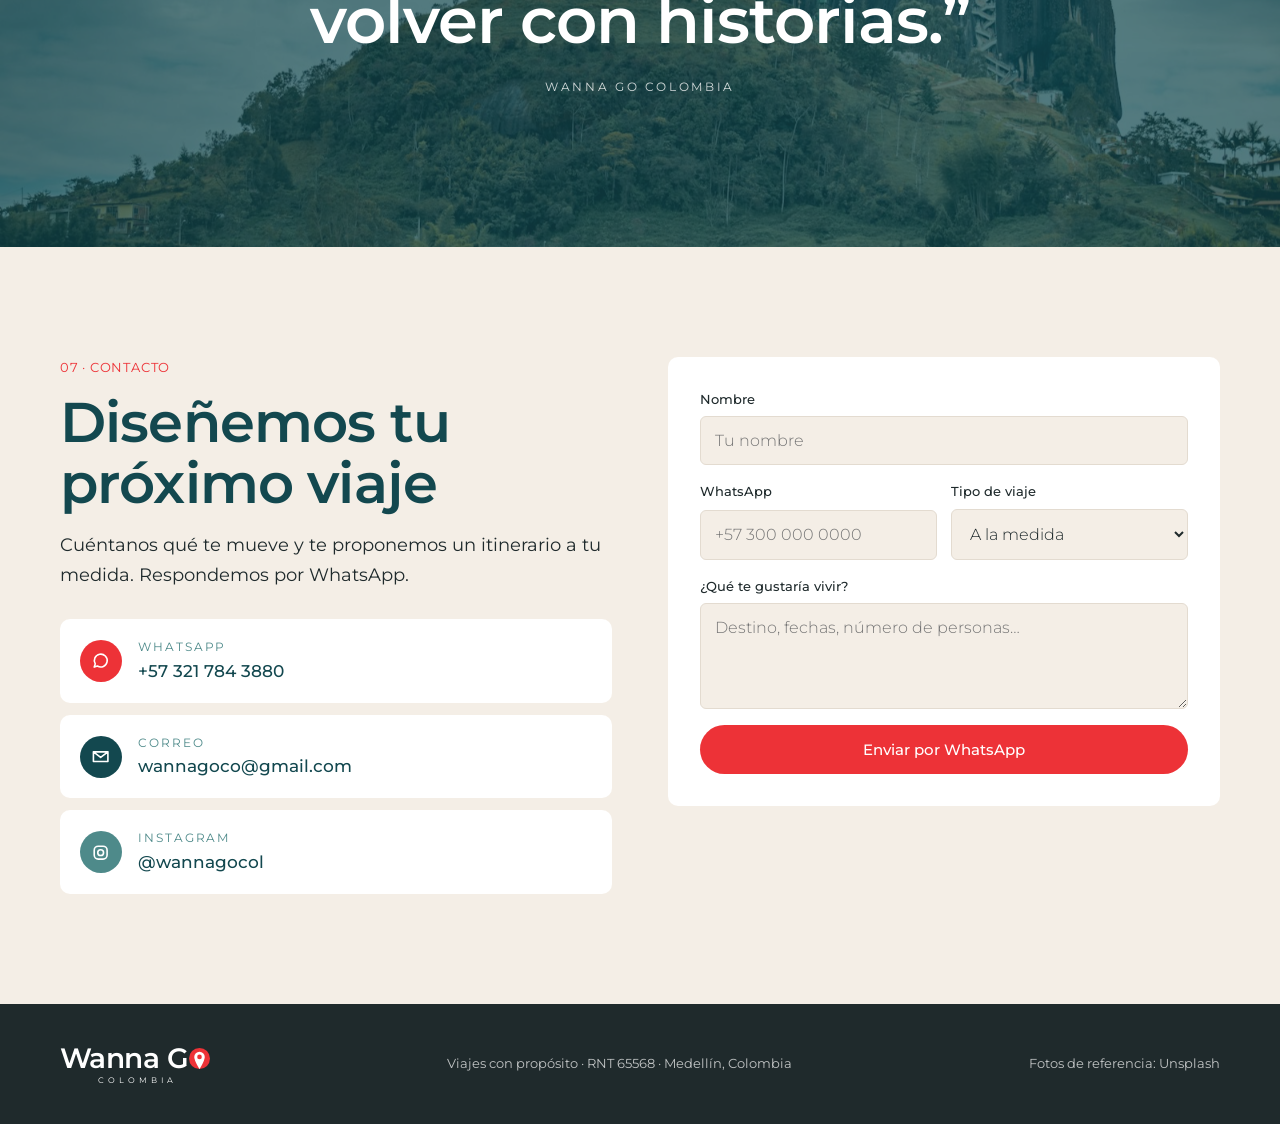
==== commit 1990ef76: "Sitio Wanna Go con manual de marca y landing de Marruecos en /marruecos Co-Authored-By: Claude Opus " ====
--- a/index.html
+++ b/index.html
@@ -4,519 +4,327 @@
 <meta charset="utf-8">
 <meta name="viewport" content="width=device-width, initial-scale=1, viewport-fit=cover">
 <meta name="robots" content="noindex">
-<title>Wannago Marruecos</title>
-<meta name="claude:viewport-fit-sides" content="cover">
+<title>Wanna Go Colombia</title>
+<meta name="description" content="Wanna Go: agencia de turismo receptivo en Medellín. Viajes a la medida, viajes grupales y eventos corporativos con propósito.">
 <link rel="preconnect" href="https://fonts.googleapis.com">
-<link rel="stylesheet" href="https://fonts.googleapis.com/css2?family=Bodoni+Moda:ital,opsz,wght@0,6..96,400;0,6..96,500;1,6..96,400&family=Poppins:wght@300;400;500;600&display=swap">
+<link rel="stylesheet" href="https://fonts.googleapis.com/css2?family=Montserrat:ital,wght@0,300;0,400;0,500;0,600;1,300;1,400&display=swap">
+<link rel="icon" href="data:image/svg+xml,%3Csvg xmlns='http://www.w3.org/2000/svg' viewBox='0 0 40 40'%3E%3Ccircle cx='20' cy='20' r='20' fill='%23ED3237'/%3E%3Cpath d='M20 7a10 10 0 0 1 10 10c0 7-10 23-10 23S10 24 10 17A10 10 0 0 1 20 7z' fill='%23fff'/%3E%3Ccircle cx='20' cy='17' r='4.4' fill='%23ED3237'/%3E%3C/svg%3E">
+<link rel="stylesheet" href="marca.css">
 <style>
-/* Layout: editorial de viaje — fotos a sangre completa, bandas verde Wanna Go, columna de 1200px.
-   Una sola apariencia (clara con bandas oscuras) por decisión: las fotos mandan. */
-:root{
-  --teal:#1D4F4B; --teal-deep:#123532; --coral:#E2483D;
-  --sand:#F5EEE6; --paper:#FFFFFF; --ink:#16302D; --muted:#5D6F6C; --line:#E4D9CD;
-  --display:"Bodoni Moda", "Didot", Georgia, serif;
-  --body:"Poppins", system-ui, -apple-system, sans-serif;
-}
-*{box-sizing:border-box}
-html{scroll-behavior:smooth}
-body{background:var(--sand);color:var(--ink);font-family:var(--body);font-weight:300;font-size:17px;line-height:1.65;overflow-x:hidden}
-h1,h2,h3{font-family:var(--display);font-weight:400;line-height:1.02;margin:0;text-wrap:balance;letter-spacing:-.01em}
-h2 em,h1 em{font-style:italic;color:var(--coral)}
-p{margin:0}
-a{color:inherit}
-img{display:block;max-width:100%}
-.wrap{max-width:1200px;margin:0 auto;padding-left:max(20px,env(safe-area-inset-left,0px));padding-right:max(20px,env(safe-area-inset-right,0px))}
-.kicker{font-size:12px;font-weight:500;letter-spacing:.24em;text-transform:uppercase}
-.tbd{display:inline-block;border:1px dashed currentColor;border-radius:4px;padding:0 .45em;font-size:.8em;font-weight:500;letter-spacing:.02em;background:rgba(226,72,61,.10)}
-:focus-visible{outline:2px solid var(--coral);outline-offset:3px}
-
-.draft{background:var(--coral);color:#fff;font-size:12px;font-weight:500;text-align:center;padding-block:7px;letter-spacing:.04em;padding-left:16px;padding-right:16px}
-
-/* nav: transparent over hero, solid after scroll */
-nav{position:fixed;left:0;right:0;top:env(safe-area-inset-top,0px);z-index:20;color:#fff;transition:background .4s,color .4s,box-shadow .4s}
-nav.solid{background:rgba(255,255,255,.94);color:var(--teal);backdrop-filter:blur(12px);box-shadow:0 1px 0 var(--line)}
-body::before{content:"";position:fixed;inset:0 0 auto;height:env(safe-area-inset-top,0px);z-index:30;background:var(--teal-deep)}
-nav .wrap{display:flex;align-items:center;justify-content:space-between;gap:16px;padding-block:16px}
-.logo{display:block;width:150px;color:inherit}
-.logo .pin{fill:var(--coral)}
-nav ul{display:flex;gap:30px;list-style:none;margin:0;padding:0;font-size:14px;font-weight:400}
-nav ul a{text-decoration:none;opacity:.85}
-nav ul a:hover{opacity:1}
-@media (max-width:860px){nav ul{display:none}.logo{width:124px}}
-.btn{display:inline-flex;align-items:center;justify-content:center;gap:10px;border:0;border-radius:999px;padding:15px 28px;font:500 14px var(--body);letter-spacing:.04em;cursor:pointer;text-decoration:none;transition:transform .3s cubic-bezier(.2,.8,.2,1),background .3s,color .3s}
-.btn:hover{transform:translateY(-2px)}
-.btn:active{transform:scale(.98)}
-.btn-coral{background:var(--coral);color:#fff}
-.btn-coral:hover{background:#c93b31}
-.btn-line{color:inherit;box-shadow:inset 0 0 0 1px currentColor}
-nav .btn{padding:10px 20px}
-
-/* hero */
-.hero{position:relative;min-height:min(100svh,920px);display:flex;align-items:flex-end;color:#fff;overflow:hidden;background:var(--teal-deep)}
-.hero img{position:absolute;inset:0;width:100%;height:100%;object-fit:cover;object-position:60% 50%;animation:kb 22s ease-out both}
-.hero::after{content:"";position:absolute;inset:0;background:linear-gradient(180deg,rgba(18,53,50,.45) 0%,rgba(18,53,50,0) 30%,rgba(18,53,50,.15) 55%,rgba(18,53,50,.85) 100%)}
-.hero .wrap{position:relative;z-index:1;width:100%;padding-block:140px 56px;display:grid;gap:26px}
-.hero h1{font-size:clamp(54px,10.5vw,150px);max-width:10ch;line-height:.92}
-.hero h1 em{color:#fff}
-.hero h1 span{display:block;overflow:hidden}
-.hero h1 span i{display:block;font-style:inherit;animation:up 1.2s cubic-bezier(.2,.8,.2,1) both}
-.hero h1 span:nth-child(2) i{animation-delay:.15s}
-.hero .lead{max-width:44ch;font-size:clamp(16px,1.6vw,19px);opacity:.92}
-.hero-row{display:flex;flex-wrap:wrap;justify-content:space-between;align-items:flex-end;gap:28px}
-.ctas{display:flex;flex-wrap:wrap;gap:12px}
-.facts{display:flex;flex-wrap:wrap;gap:12px 36px;font-size:13px;opacity:.95}
-.facts b{display:block;font-family:var(--display);font-weight:400;font-size:30px;line-height:1.1}
-@keyframes kb{from{transform:scale(1.14)}to{transform:scale(1)}}
-@keyframes up{from{transform:translateY(60%)}to{transform:none}}
-
-section{padding-block:110px}
-.head{display:grid;gap:18px;max-width:760px;margin-bottom:56px}
-.head h2{font-size:clamp(40px,6vw,80px)}
-.head p{color:var(--muted);font-size:18px;max-width:56ch}
-.kicker.c{color:var(--coral)}
-
-/* intro statement */
-.intro{display:grid;grid-template-columns:1.2fr 1fr;gap:64px;align-items:center}
-@media (max-width:900px){.intro{grid-template-columns:1fr;gap:40px}}
-.intro h2{font-size:clamp(34px,4.6vw,60px)}
-.intro .pics{position:relative;aspect-ratio:4/5;max-width:100%}
-.intro .pics img{position:absolute;object-fit:cover;border-radius:4px;box-shadow:0 30px 60px -30px rgba(18,53,50,.5)}
-.intro .pics img:first-child{inset:0 22% 18% 0;width:78%;height:82%}
-.intro .pics img:last-child{right:0;bottom:0;width:52%;height:50%;border:8px solid var(--sand)}
-.pillars{display:grid;grid-template-columns:1fr 1fr;gap:28px 32px;margin-top:40px}
-@media (max-width:520px){.pillars{grid-template-columns:1fr}}
-.pillars div{border-top:1px solid var(--line);padding-top:16px}
-.pillars h3{font-size:24px;margin-bottom:6px}
-.pillars p{color:var(--muted);font-size:15px}
-
-/* photo strip */
-.strip{overflow:hidden;padding-block:0 110px}
-.strip-track{display:flex;gap:16px;width:max-content;animation:drift 60s linear infinite}
+/* Home: bandas a sangre completa siguiendo la proporción del manual (petróleo 50 / blanco 20 / arena 15 / rojo 10 / agua 5) */
+.hero{position:relative;min-height:min(92svh,860px);display:flex;align-items:flex-end;color:#fff;overflow:hidden;background:var(--petroleo)}
+.hero>img{position:absolute;inset:0;width:100%;height:100%;object-fit:cover;animation:kb 24s ease-out both}
+.hero::after{content:"";position:absolute;inset:0;background:linear-gradient(180deg,rgba(19,72,79,.55),rgba(19,72,79,.35) 40%,rgba(19,72,79,.9))}
+.hero .wrap{position:relative;z-index:1;width:100%;padding-block:150px 64px;display:grid;gap:24px}
+.hero h1{font-size:clamp(44px,7.5vw,96px);max-width:13ch}
+.hero .lead{font-weight:300;font-size:clamp(17px,1.7vw,20px);max-width:48ch;opacity:.95}
+.hero .row{display:flex;flex-wrap:wrap;gap:12px}
+@keyframes kb{from{transform:scale(1.12)}to{transform:none}}
+
+/* quiénes somos */
+.about{display:grid;grid-template-columns:1.1fr 1fr;gap:64px;align-items:center}
+@media (max-width:900px){.about{grid-template-columns:1fr;gap:40px}}
+.about p+p{margin-top:16px}
+.stats{display:grid;grid-template-columns:repeat(3,1fr);gap:14px;margin-top:32px}
+@media (max-width:520px){.stats{grid-template-columns:1fr}}
+.stat{background:var(--arena);border-radius:var(--r);padding:18px}
+.stat b{display:block;font-weight:600;font-size:22px;color:var(--petroleo)}
+.stat span{font-size:13px;color:var(--muted)}
+.about figure{margin:0;aspect-ratio:4/5;max-width:100%;border-radius:var(--r);overflow:hidden}
+.about figure img{width:100%;height:100%;object-fit:cover}
+
+/* servicios */
+.services{display:grid;grid-template-columns:repeat(3,1fr);gap:20px}
+@media (max-width:900px){.services{grid-template-columns:1fr}}
+.svc{position:relative;aspect-ratio:3/4;max-width:100%;border-radius:var(--r);overflow:hidden;color:#fff;display:flex;align-items:flex-end;isolation:isolate}
+@media (max-width:900px){.svc{aspect-ratio:16/11}}
+.svc img{position:absolute;inset:0;width:100%;height:100%;object-fit:cover;z-index:-2;transition:transform 1.2s cubic-bezier(.2,.8,.2,1)}
+.svc::before{content:"";position:absolute;inset:0;z-index:-1;background:linear-gradient(180deg,rgba(31,42,44,0) 30%,rgba(31,42,44,.85))}
+.svc:hover img{transform:scale(1.06)}
+.svc div{padding:28px;display:grid;gap:8px}
+.svc h3{font-size:26px}
+.svc p{font-weight:300;font-size:15px;opacity:.92}
+
+/* pilares */
+.pillars{display:grid;grid-template-columns:repeat(4,1fr);gap:20px}
+@media (max-width:1000px){.pillars{grid-template-columns:repeat(2,1fr)}}
+@media (max-width:560px){.pillars{grid-template-columns:1fr}}
+.pillar{background:var(--blanco);border-radius:var(--r);padding:28px;display:grid;gap:14px;align-content:start;transition:transform .4s cubic-bezier(.2,.8,.2,1),box-shadow .4s}
+.pillar:hover{transform:translateY(-6px);box-shadow:0 20px 40px -24px rgba(19,72,79,.35)}
+.pillar h3{font-size:20px}
+.pillar p{color:var(--muted);font-size:15px}
+
+/* próximos viajes */
+.trips{display:grid;grid-template-columns:1.4fr 1fr;gap:20px}
+@media (max-width:900px){.trips{grid-template-columns:1fr}}
+.trip{position:relative;border-radius:var(--r);overflow:hidden;color:#fff;display:flex;align-items:flex-end;min-height:320px;text-decoration:none;isolation:isolate}
+.trip img{position:absolute;inset:0;width:100%;height:100%;object-fit:cover;z-index:-2;transition:transform 1.4s cubic-bezier(.2,.8,.2,1)}
+.trip::before{content:"";position:absolute;inset:0;z-index:-1;background:linear-gradient(180deg,rgba(19,72,79,.1),rgba(19,72,79,.88))}
+.trip:hover img{transform:scale(1.05)}
+.trip .in{padding:28px;display:grid;gap:10px;width:100%}
+.trip h3{font-size:clamp(26px,3vw,38px)}
+.trip .meta{font-size:12px;letter-spacing:.2em;text-transform:uppercase}
+.trip .go{display:inline-flex;align-items:center;gap:8px;font-weight:500;font-size:15px}
+.trip .go span{transition:transform .3s}
+.trip:hover .go span{transform:translateX(6px)}
+.trip.big{min-height:560px;grid-row:span 2}
+@media (max-width:900px){.trip.big{min-height:440px;grid-row:auto}}
+.badge{justify-self:start;background:var(--rojo);color:#fff;font-size:11px;font-weight:500;letter-spacing:.18em;text-transform:uppercase;padding:6px 12px;border-radius:999px}
+.badge.soon{background:rgba(255,255,255,.18);backdrop-filter:blur(6px)}
+
+/* destinos colombia: franja */
+.strip{overflow:hidden}
+.strip-track{display:flex;gap:16px;width:max-content;animation:drift 70s linear infinite}
 .strip:hover .strip-track{animation-play-state:paused}
-.strip figure{margin:0;width:clamp(220px,26vw,360px);aspect-ratio:3/4;position:relative;overflow:hidden;border-radius:4px;flex:none}
-.strip figure:nth-child(even){margin-top:48px}
-.strip img{width:100%;height:100%;object-fit:cover;transition:transform 1.2s cubic-bezier(.2,.8,.2,1)}
-.strip figure:hover img{transform:scale(1.06)}
-.strip figcaption{position:absolute;left:14px;bottom:12px;color:#fff;font-family:var(--display);font-style:italic;font-size:22px;text-shadow:0 2px 12px rgba(0,0,0,.4)}
+.strip figure{margin:0;flex:none;width:clamp(220px,24vw,330px);aspect-ratio:3/4;border-radius:var(--r);overflow:hidden;position:relative}
+.strip figure:nth-child(even){margin-top:44px}
+.strip img{width:100%;height:100%;object-fit:cover}
+.strip figcaption{position:absolute;left:0;right:0;bottom:0;padding:40px 16px 14px;color:#fff;font-weight:500;font-size:15px;background:linear-gradient(transparent,rgba(31,42,44,.75))}
 @keyframes drift{to{transform:translateX(-50%)}}
 
-/* itinerary: sticky photo + chapters */
-.trip{background:var(--teal);color:#fff}
-.trip .head p{color:rgba(255,255,255,.75)}
-.trip .kicker.c{color:#F3A39C}
-.trip-grid{display:grid;grid-template-columns:1fr 1fr;gap:64px}
-@media (max-width:900px){.trip-grid{grid-template-columns:1fr}.stage{display:none}}
-.stage{position:sticky;top:96px;height:calc(100svh - 140px);max-height:760px;border-radius:4px;overflow:hidden}
-.stage img{position:absolute;inset:0;width:100%;height:100%;object-fit:cover;opacity:0;transform:scale(1.06);transition:opacity 1s,transform 2.4s cubic-bezier(.2,.8,.2,1)}
-.stage img.on{opacity:1;transform:none}
-.stage .place{position:absolute;left:24px;bottom:20px;font-family:var(--display);font-style:italic;font-size:44px;text-shadow:0 2px 20px rgba(0,0,0,.35)}
-.chapters{display:grid;gap:0}
-.ch{padding-block:36px;border-top:1px solid rgba(255,255,255,.18);opacity:.45;transition:opacity .6s}
-.ch.on{opacity:1}
-.ch .mob{display:none;aspect-ratio:16/10;object-fit:cover;width:100%;border-radius:4px;margin-bottom:20px}
-@media (max-width:900px){.ch{opacity:1}.ch .mob{display:block}}
-.ch .days{font-size:12px;letter-spacing:.24em;text-transform:uppercase;color:#F3A39C;font-weight:500}
-.ch h3{font-size:clamp(32px,3.6vw,46px);margin:8px 0 14px}
-.ch p{color:rgba(255,255,255,.82);font-size:16px}
-.ch ul{margin:16px 0 0;padding:0;list-style:none;display:grid;gap:8px;font-size:15px}
-.ch li{display:flex;gap:12px}
-.ch li b{font-weight:500;min-width:58px;color:#fff;opacity:.6}
-
-/* signature moment */
-.night{position:relative;color:#fff;padding-block:0;overflow:hidden;background:var(--teal-deep)}
-.night img{position:absolute;inset:-10% 0;width:100%;height:120%;object-fit:cover;will-change:transform}
-.night::after{content:"";position:absolute;inset:0;background:linear-gradient(90deg,rgba(18,53,50,.8),rgba(18,53,50,.1) 70%)}
-.night .wrap{position:relative;z-index:1;padding-block:160px;display:grid;gap:22px}
-.night h2{font-size:clamp(40px,6.5vw,92px);max-width:12ch}
-.night p{max-width:40ch;font-size:18px;opacity:.9}
-
-/* includes */
-.inc{display:grid;grid-template-columns:1fr 1fr;gap:56px}
-@media (max-width:820px){.inc{grid-template-columns:1fr;gap:40px}}
-.inc h3{font-size:30px;margin-bottom:18px}
-.inc ul{list-style:none;margin:0;padding:0}
-.inc li{padding-block:14px;border-bottom:1px solid var(--line);display:flex;gap:14px;align-items:baseline}
-.inc li::before{content:"";flex:none;width:7px;height:7px;border-radius:50%;background:var(--teal);translate:0 -2px}
-.inc .no li::before{background:transparent;box-shadow:inset 0 0 0 1.5px var(--coral)}
-
-/* price */
-.price{background:var(--paper)}
-.price .wrap{display:grid;grid-template-columns:1fr 1fr;gap:64px;align-items:center}
-@media (max-width:900px){.price .wrap{grid-template-columns:1fr}}
-.price figure{margin:0;aspect-ratio:4/5;max-width:100%;overflow:hidden;border-radius:4px}
-.price figure img{width:100%;height:100%;object-fit:cover}
-.price h2{font-size:clamp(40px,5.5vw,72px)}
-.amt{font-family:var(--display);font-size:clamp(46px,6vw,72px);line-height:1;color:var(--teal);font-variant-numeric:tabular-nums}
-.rows{display:grid;margin-block:8px}
-.row{display:flex;justify-content:space-between;gap:16px;padding-block:13px;border-bottom:1px solid var(--line);font-size:15px}
-.row span:first-child{color:var(--muted)}
-.row b{font-weight:500}
-.seats{display:grid;gap:10px;margin-block:18px 26px}
-.bar{height:4px;background:var(--line);border-radius:4px;overflow:hidden}
-.bar i{display:block;height:100%;width:0;background:var(--coral);transition:width 1.8s cubic-bezier(.2,.8,.2,1)}
-.price .stack{display:grid;gap:20px}
-
-/* host */
-.host{display:grid;grid-template-columns:1fr 1.2fr;gap:64px;align-items:center}
-@media (max-width:860px){.host{grid-template-columns:1fr}}
-.host .ph{aspect-ratio:4/5;max-width:100%;border-radius:4px;background:var(--line);display:grid;place-items:center;color:var(--muted);font-size:13px;letter-spacing:.1em;text-transform:uppercase;border:1px dashed var(--muted)}
-.host blockquote{margin:0;font-family:var(--display);font-style:italic;font-size:clamp(28px,3.6vw,46px);line-height:1.15;color:var(--teal)}
-.host cite{display:block;margin-top:22px;font-style:normal;font-size:15px;color:var(--muted)}
-
-/* faq */
-.faq{max-width:860px}
-details{border-bottom:1px solid var(--line)}
-summary{list-style:none;cursor:pointer;padding-block:24px;font-family:var(--display);font-size:clamp(21px,2.2vw,26px);display:flex;justify-content:space-between;gap:20px;align-items:center}
-summary::-webkit-details-marker{display:none}
-summary::after{content:"";flex:none;width:14px;height:14px;background:linear-gradient(var(--coral),var(--coral)) center/100% 1.5px no-repeat,linear-gradient(var(--coral),var(--coral)) center/1.5px 100% no-repeat;transition:transform .35s}
-details[open] summary::after{transform:rotate(45deg)}
-details p{padding-bottom:24px;color:var(--muted);max-width:62ch}
-
-/* join */
-.join{position:relative;color:#fff;overflow:hidden;background:var(--teal-deep)}
-.join>img{position:absolute;inset:0;width:100%;height:100%;object-fit:cover}
-.join::after{content:"";position:absolute;inset:0;background:rgba(18,53,50,.72)}
-.join .wrap{position:relative;z-index:1;display:grid;grid-template-columns:1fr 1fr;gap:56px;align-items:center}
-@media (max-width:900px){.join .wrap{grid-template-columns:1fr}}
-.join h2{font-size:clamp(42px,6vw,84px)}
-form{background:var(--paper);color:var(--ink);border-radius:4px;padding:32px;display:grid;gap:16px}
-label{display:grid;gap:6px;font-size:13px;font-weight:500;letter-spacing:.03em}
-input,select{font:16px var(--body);font-weight:300;padding:14px;border-radius:2px;border:1px solid var(--line);background:var(--sand);color:var(--ink);width:100%}
-input:focus,select:focus{outline:none;border-color:var(--teal)}
-.two{display:grid;grid-template-columns:1fr 1fr;gap:14px}
-@media (max-width:480px){.two{grid-template-columns:1fr}}
-.ok{background:rgba(29,79,75,.08);padding:14px;font-size:15px;font-weight:400}
-
-footer{background:var(--teal-deep);color:rgba(255,255,255,.7);padding-block:40px;font-size:13px}
-footer .wrap{display:flex;flex-wrap:wrap;justify-content:space-between;align-items:center;gap:20px}
-footer .logo{color:#fff}
-
-.rv{transition:transform 1s cubic-bezier(.2,.8,.2,1),opacity 1s}
-.rv.pre{transform:translateY(30px);opacity:.3}
-
-@media (prefers-reduced-motion:reduce){*,*::before,*::after{animation:none!important;transition:none!important}.rv.pre{transform:none;opacity:1}}
+/* fundadora */
+.founder{display:grid;grid-template-columns:1fr 1.2fr;gap:64px;align-items:center}
+@media (max-width:860px){.founder{grid-template-columns:1fr}}
+.founder .ph{aspect-ratio:4/5;max-width:100%;border-radius:var(--r);background:rgba(255,255,255,.08);border:1px dashed rgba(255,255,255,.45);display:grid;place-items:center;text-align:center;padding:20px;font-size:13px;letter-spacing:.14em;text-transform:uppercase;color:rgba(255,255,255,.75)}
+.founder blockquote{margin:0;font-weight:500;font-size:clamp(22px,2.6vw,30px);line-height:1.35}
+.founder .who{margin-top:24px;display:grid;gap:2px}
+.founder .who b{font-weight:600;font-size:18px}
+.founder .who span{color:#F7A3A5;font-size:15px}
+
+/* frase */
+.quote{position:relative;color:#fff;text-align:center;overflow:hidden;background:var(--petroleo)}
+.quote img{position:absolute;inset:-10% 0;width:100%;height:120%;object-fit:cover;will-change:transform}
+.quote::after{content:"";position:absolute;inset:0;background:rgba(19,72,79,.72)}
+.quote .wrap{position:relative;z-index:1;padding-block:150px;display:grid;gap:22px;justify-items:center}
+.quote h2{font-size:clamp(32px,5vw,64px);max-width:18ch}
+.quote .label{color:rgba(255,255,255,.8)}
+
+/* contacto */
+.contact{display:grid;grid-template-columns:1fr 1fr;gap:56px;align-items:start}
+@media (max-width:900px){.contact{grid-template-columns:1fr}}
+.channels{display:grid;gap:12px;margin-top:28px}
+.channel{display:flex;gap:16px;align-items:center;background:var(--blanco);border-radius:var(--r);padding:18px 20px;text-decoration:none;transition:transform .3s}
+.channel:hover{transform:translateX(4px)}
+.channel small{display:block;font-size:12px;letter-spacing:.16em;text-transform:uppercase;color:var(--agua)}
+.channel b{font-weight:500;color:var(--petroleo);word-break:break-word}
 </style>
 </head>
 <body>
 
-<svg width="0" height="0" style="position:absolute" aria-hidden="true">
-  <symbol id="wg" viewBox="0 0 300 76">
-    <text x="0" y="44" font-family="Poppins, sans-serif" font-weight="600" font-size="46" fill="currentColor" letter-spacing="-1">Wanna G</text>
-    <g transform="translate(228 10)">
-      <path class="pin" d="M19 0C8.5 0 0 8.5 0 19c0 13 19 32 19 32s19-19 19-32C38 8.5 29.5 0 19 0zm0 27a8 8 0 1 1 0-16 8 8 0 0 1 0 16z"/>
-    </g>
-    <text x="64" y="72" font-family="Poppins, sans-serif" font-weight="400" font-size="14" fill="currentColor" letter-spacing="6.5">COLOMBIA</text>
-  </symbol>
-</svg>
-
-<nav id="nav">
-  <div class="draft">BORRADOR · Datos marcados como <span class="tbd">por definir</span> se completan con Wanna Go · Fotos de referencia de Unsplash</div>
-  <div class="wrap">
-    <a href="#top" aria-label="Wanna Go Colombia"><svg class="logo" viewBox="0 0 300 76"><use href="#wg"/></svg></a>
+<nav class="nav" id="nav">
+  <div class="wrap">
+    <a class="logo" href="./" aria-label="Wanna Go Colombia, inicio"><span class="lt">Wanna G<i class="iso"></i></span><span class="ds">COLOMBIA</span></a>
     <ul>
-      <li><a href="#viaje">El viaje</a></li>
-      <li><a href="#ruta">Itinerario</a></li>
-      <li><a href="#incluye">Incluye</a></li>
-      <li><a href="#precio">Inversión</a></li>
-      <li><a href="#faq">Preguntas</a></li>
+      <li><a href="#nosotros">Nosotros</a></li>
+      <li><a href="#experiencias">Experiencias</a></li>
+      <li><a href="#viajes">Viajes grupales</a></li>
+      <li><a href="#contacto">Contacto</a></li>
     </ul>
-    <a class="btn btn-coral" href="#reserva">Reservar</a>
+    <a class="btn btn-rojo" href="https://wa.me/573217843880" target="_blank" rel="noopener">Escríbenos</a>
   </div>
 </nav>
 
-<header class="hero" id="top">
-  <img src="fotos/mujer-dunas.jpg" alt="Mujer sentada en las dunas del Sahara al atardecer">
-  <div class="wrap">
-    <span class="kicker">Viaje exclusivo para mujeres · Salida <span class="tbd">2027</span></span>
-    <h1><span><i>Marruecos</i></span><span><i><em>es tuyo</em></i></span></h1>
-    <div class="hero-row">
-      <div style="display:grid;gap:26px">
-        <p class="lead">Diez días entre medinas azules, palacios de mosaico y una noche bajo las estrellas del Sahara. En grupo pequeño, con anfitriona de Wanna Go y todo resuelto.</p>
-        <div class="ctas">
-          <a class="btn btn-coral" href="#reserva">Quiero mi cupo</a>
-          <a class="btn btn-line" href="#ruta">Ver itinerario</a>
+<header class="hero">
+  <img src="fotos/medellin.jpg" alt="Medellín iluminada al atardecer, rodeada de montañas">
+  <div class="wrap">
+    <span class="label">Agencia de turismo receptivo · Medellín</span>
+    <h1>Colombia se vive mejor en buena compañía</h1>
+    <p class="lead">Diseñamos viajes a la medida, viajes grupales y eventos corporativos con un sello claro: viajes con propósito, donde el destino transforma y la compañía hace que cada viaje sea memorable.</p>
+    <div class="row">
+      <a class="btn btn-rojo" href="#viajes">Ver próximos viajes</a>
+      <a class="btn btn-line" href="#contacto">Diseñar mi viaje</a>
+    </div>
+  </div>
+</header>
+
+<section class="sec" id="nosotros">
+  <div class="wrap about">
+    <div class="rv">
+      <span class="eyebrow">01 · Quiénes somos</span>
+      <h2 class="h2">Viajes con propósito</h2>
+      <p class="body-lg">Wanna Go es una agencia de turismo receptivo con sede en Medellín, fundada en 2019 por María Lucía Vásquez Cock, Luchy.</p>
+      <p class="body-lg">Huimos del turismo masivo y de lo predecible. Te mostramos cada destino desde adentro, con su gente, su cocina y sus paisajes, para que vuelvas distinto de como te fuiste.</p>
+      <div class="stats">
+        <div class="stat"><b>2019</b><span>Año de fundación</span></div>
+        <div class="stat"><b>RNT 65568</b><span>Registro Nacional de Turismo</span></div>
+        <div class="stat"><b>Medellín</b><span>Colombia</span></div>
+      </div>
+    </div>
+    <figure class="rv"><img src="fotos/guatape-calle.jpg" alt="Calle con fachadas de colores y zócalos en Guatapé" loading="lazy"></figure>
+  </div>
+</section>
+
+<section class="sec bg-arena" id="experiencias">
+  <div class="wrap">
+    <div class="head rv">
+      <span class="eyebrow">02 · Lo que hacemos</span>
+      <h2 class="h2">Tres formas de viajar con nosotros</h2>
+    </div>
+    <div class="services">
+      <article class="svc rv">
+        <img src="fotos/salento.jpg" alt="Palmas de cera en el valle de Cocora" loading="lazy">
+        <div><span class="label">A tu ritmo</span><h3>Viajes a la medida</h3><p>Itinerarios privados diseñados alrededor de lo que te mueve: café, naturaleza, cocina, arte o descanso.</p></div>
+      </article>
+      <article class="svc rv">
+        <img src="fotos/grupo-atardecer.jpg" alt="Grupo de viajeros contemplando el atardecer" loading="lazy">
+        <div><span class="label">Grupos pequeños</span><h3>Viajes grupales</h3><p>Salidas acompañadas en Colombia y el mundo, con anfitriona Wanna Go de principio a fin.</p></div>
+      </article>
+      <article class="svc rv">
+        <img src="fotos/medellin-montanas.jpg" alt="Edificios de Medellín frente a las montañas" loading="lazy">
+        <div><span class="label">Empresas</span><h3>Eventos corporativos</h3><p>Incentivos, convenciones y experiencias de equipo con logística completa en Medellín y Antioquia.</p></div>
+      </article>
+    </div>
+  </div>
+</section>
+
+<section class="sec">
+  <div class="wrap">
+    <div class="head rv">
+      <span class="eyebrow">03 · Nuestro sello</span>
+      <h2 class="h2">Pilares de los viajes con propósito</h2>
+    </div>
+    <div class="pillars">
+      <article class="pillar rv" style="background:var(--arena)">
+        <span class="ico petroleo"><svg viewBox="0 0 24 24"><path d="M5 19c0-8 5-13 14-14-1 9-6 14-14 14zm0 0 7-7"/></svg></span>
+        <h3>Impacto local y sostenibilidad</h3><p>Fomentamos el comercio local, respetamos la cultura y protegemos el entorno natural.</p>
+      </article>
+      <article class="pillar rv" style="background:var(--arena)">
+        <span class="ico rojo"><svg viewBox="0 0 24 24"><path d="M12 21v-8m0 0c0-4-3-6-7-6 0 4 3 6 7 6zm0 0c0-4 3-7 7-7 0 4-3 7-7 7z"/></svg></span>
+        <h3>Transformación personal</h3><p>Creamos espacios para aprender, reconectar, hacer una pausa y crecer.</p>
+      </article>
+      <article class="pillar rv" style="background:var(--arena)">
+        <span class="ico petroleo"><svg viewBox="0 0 24 24"><path d="M6 4h12l3 5-9 11L3 9zM3 9h18M9 4l3 16 3-16"/></svg></span>
+        <h3>Autenticidad y exclusividad</h3><p>Experiencias genuinas, lejos del turismo masivo y acelerado.</p>
+      </article>
+      <article class="pillar rv" style="background:var(--arena)">
+        <span class="ico rojo"><svg viewBox="0 0 24 24"><path d="M12 10s-4-2.5-4-5a2 2 0 0 1 4-1 2 2 0 0 1 4 1c0 2.5-4 5-4 5zM3 15h4l4 2h5a2 2 0 0 1 0 3H9m-6 0h3l9-1 6-4"/></svg></span>
+        <h3>Hospitalidad cálida</h3><p>Un sello personal de cuidado y detalle en cada punto del viaje.</p>
+      </article>
+    </div>
+  </div>
+</section>
+
+<section class="sec bg-petroleo" id="viajes">
+  <div class="wrap">
+    <div class="head rv">
+      <span class="eyebrow on-dark">04 · Próximas salidas</span>
+      <h2 class="h2">Viajes grupales</h2>
+      <p class="body-lg" style="opacity:.85">Salidas con fecha fija, grupos pequeños y una anfitriona de Wanna Go acompañándote todo el camino.</p>
+    </div>
+    <div class="trips">
+      <a class="trip big rv" href="marruecos/">
+        <img src="fotos/mujer-dunas.jpg" alt="Viajera en las dunas del Sahara al atardecer" loading="lazy">
+        <div class="in">
+          <span class="badge">Solo mujeres · Cupos abiertos</span>
+          <span class="meta">10 días · 7 destinos · Salida <span class="tbd">2027</span></span>
+          <h3>Marruecos entre mujeres</h3>
+          <span class="go">Ver el viaje <span>→</span></span>
         </div>
-      </div>
-      <div class="facts">
-        <div><b>10</b>días</div>
-        <div><b>7</b>destinos</div>
-        <div><b>16</b>viajeras máx.</div>
-      </div>
-    </div>
-  </div>
-</header>
-
-<section id="viaje">
-  <div class="wrap intro">
+      </a>
+      <div class="trip rv">
+        <img src="fotos/cartagena.jpg" alt="Calle colonial de Cartagena con faroles" loading="lazy">
+        <div class="in">
+          <span class="badge soon">Próximamente</span>
+          <span class="meta"><span class="tbd">Fecha por definir</span></span>
+          <h3>Cartagena y el Caribe</h3>
+        </div>
+      </div>
+      <div class="trip rv">
+        <img src="fotos/cafe.jpg" alt="Granos de café maduros en la rama" loading="lazy">
+        <div class="in">
+          <span class="badge soon">Próximamente</span>
+          <span class="meta"><span class="tbd">Fecha por definir</span></span>
+          <h3>Paisaje Cultural Cafetero</h3>
+        </div>
+      </div>
+    </div>
+  </div>
+</section>
+
+<section class="sec" style="padding-bottom:0">
+  <div class="wrap head rv">
+    <span class="eyebrow">05 · Destinos en Colombia</span>
+    <h2 class="h2">Conoce Colombia desde adentro</h2>
+  </div>
+</section>
+<div class="strip" aria-label="Destinos en Colombia" style="padding-bottom:110px">
+  <div class="strip-track" id="strip">
+    <figure><img src="fotos/guatape.jpg" alt="" loading="lazy"><figcaption>Guatapé</figcaption></figure>
+    <figure><img src="fotos/comuna13.jpg" alt="" loading="lazy"><figcaption>Comuna 13, Medellín</figcaption></figure>
+    <figure><img src="fotos/cartagena-casas.jpg" alt="" loading="lazy"><figcaption>Cartagena</figcaption></figure>
+    <figure><img src="fotos/salento.jpg" alt="" loading="lazy"><figcaption>Valle de Cocora</figcaption></figure>
+    <figure><img src="fotos/frutas.jpg" alt="" loading="lazy"><figcaption>Plazas de mercado</figcaption></figure>
+    <figure><img src="fotos/tayrona.jpg" alt="" loading="lazy"><figcaption>Tayrona</figcaption></figure>
+    <figure><img src="fotos/cafe.jpg" alt="" loading="lazy"><figcaption>Eje Cafetero</figcaption></figure>
+  </div>
+</div>
+
+<section class="sec bg-petroleo">
+  <div class="wrap founder">
+    <div class="ph rv">Foto de Luchy<br>(pendiente)</div>
     <div class="rv">
-      <span class="kicker c">El viaje</span>
-      <h2 style="margin-top:18px">Un viaje que se recuerda <em>toda la vida</em>, con mujeres que lo viven igual que tú</h2>
-      <div class="pillars">
-        <div><h3>Segura</h3><p>Guías locales certificadas, traslados privados y anfitriona contigo las 24 horas.</p></div>
-        <div><h3>Íntima</h3><p>Máximo 16 viajeras. Llegas sola y te vas con amigas.</p></div>
-        <div><h3>Auténtica</h3><p>Hammam tradicional, cocina con una familia local y noche en campamento del desierto.</p></div>
-        <div><h3>Sin logística</h3><p>Hoteles, transporte, entradas y comidas clave ya reservados.</p></div>
-      </div>
-    </div>
-    <div class="pics rv">
-      <img src="fotos/patio-azul.jpg" alt="Patio azul con plantas en Chefchaouen" loading="lazy">
-      <img src="fotos/faroles.jpg" alt="Faroles marroquíes iluminados en un zoco" loading="lazy">
-    </div>
-  </div>
-</section>
-
-<div class="strip" aria-label="Fotos del destino">
-  <div class="strip-track" id="strip">
-    <figure><img src="fotos/chefchaouen-escaleras.jpg" alt="" loading="lazy"><figcaption>Chefchaouen</figcaption></figure>
-    <figure><img src="fotos/camellos.jpg" alt="" loading="lazy"><figcaption>Erg Chebbi</figcaption></figure>
-    <figure><img src="fotos/majorelle.jpg" alt="" loading="lazy"><figcaption>Jardín Majorelle</figcaption></figure>
-    <figure><img src="fotos/especias.jpg" alt="" loading="lazy"><figcaption>El zoco</figcaption></figure>
-    <figure><img src="fotos/kasbah.jpg" alt="" loading="lazy"><figcaption>Valle del Dades</figcaption></figure>
-    <figure><img src="fotos/fez.jpg" alt="" loading="lazy"><figcaption>Fez</figcaption></figure>
-    <figure><img src="fotos/jaima.jpg" alt="" loading="lazy"><figcaption>Noche en jaima</figcaption></figure>
-  </div>
-</div>
-
-<section class="trip" id="ruta">
-  <div class="wrap">
-    <div class="head rv">
-      <span class="kicker c">Itinerario · 10 días</span>
-      <h2>Del Atlántico <em>al Sahara</em></h2>
-      <p>Cinco capítulos, siete destinos. Ritmo tranquilo, tiempo libre cada día y las experiencias que no se consiguen viajando por tu cuenta.</p>
-    </div>
-    <div class="trip-grid">
-      <div class="stage" id="stage">
-        <img class="on" src="fotos/marrakech.jpg" alt="">
-        <img src="fotos/chefchaouen.jpg" alt="">
-        <img src="fotos/faroles.jpg" alt="">
-        <img src="fotos/desierto.jpg" alt="">
-        <img src="fotos/kasbah.jpg" alt="">
-        <img src="fotos/majorelle.jpg" alt="">
-        <span class="place" id="place">Casablanca</span>
-      </div>
-      <div class="chapters">
-        <article class="ch" data-i="0" data-place="Casablanca">
-          <img class="mob" src="fotos/marrakech.jpg" alt="" loading="lazy">
-          <span class="days">Días 1 – 2</span>
-          <h3>Casablanca y Rabat</h3>
-          <p>Llegada, cena de bienvenida frente al Atlántico y primer contacto con la arquitectura imperial.</p>
-          <ul><li><b>Día 1</b>Recepción, hotel y cena de bienvenida</li><li><b>Día 2</b>Mezquita Hassan II, Kasbah de los Oudayas</li></ul>
-        </article>
-        <article class="ch" data-i="1" data-place="Chefchaouen">
-          <img class="mob" src="fotos/chefchaouen.jpg" alt="" loading="lazy">
-          <span class="days">Día 3</span>
-          <h3>Chefchaouen, la ciudad azul</h3>
-          <p>Callejones pintados de añil en las montañas del Rif. Sesión de fotos guiada y atardecer desde la mezquita española.</p>
-          <ul><li><b>Día 3</b>Fotógrafa local <span class="tbd">por confirmar</span></li></ul>
-        </article>
-        <article class="ch" data-i="2" data-place="Fez">
-          <img class="mob" src="fotos/faroles.jpg" alt="" loading="lazy">
-          <span class="days">Días 4 – 5</span>
-          <h3>Fez, la medina viva</h3>
-          <p>Más de nueve mil callejones, curtiembres centenarias y talleres de zellige. Ritual de hammam y clase de cocina con una familia local.</p>
-          <ul><li><b>Día 4</b>Medina, madrasa Bou Inania, curtiembres</li><li><b>Día 5</b>Hammam y cocina tradicional</li></ul>
-        </article>
-        <article class="ch" data-i="3" data-place="Merzouga">
-          <img class="mob" src="fotos/desierto.jpg" alt="" loading="lazy">
-          <span class="days">Días 6 – 7</span>
-          <h3>El Sahara</h3>
-          <p>Cruzamos el Atlas por los bosques de cedros hasta las dunas de Erg Chebbi. Llegada en camello, cena bajo las estrellas y amanecer en las dunas.</p>
-          <ul><li><b>Día 6</b>Ruta por el Atlas, noche en jaima de lujo</li><li><b>Día 7</b>Amanecer, pueblo bereber y música gnawa</li></ul>
-        </article>
-        <article class="ch" data-i="4" data-place="Aït Ben Haddou">
-          <img class="mob" src="fotos/kasbah.jpg" alt="" loading="lazy">
-          <span class="days">Día 8</span>
-          <h3>La ruta de las mil kasbahs</h3>
-          <p>Gargantas del Todra, palmerales del Dades y la kasbah de Aït Ben Haddou, patrimonio de la UNESCO.</p>
-        </article>
-        <article class="ch" data-i="5" data-place="Marrakech">
-          <img class="mob" src="fotos/majorelle.jpg" alt="" loading="lazy">
-          <span class="days">Días 9 – 10</span>
-          <h3>Marrakech, la ciudad roja</h3>
-          <p>Jardín Majorelle, palacio Bahía y los zocos. Despedida en un rooftop con vista a la plaza Jemaa el-Fna.</p>
-          <ul><li><b>Día 9</b>Jardines, palacios y cena de despedida</li><li><b>Día 10</b>Compras y traslado al aeropuerto</li></ul>
-        </article>
-      </div>
-    </div>
-  </div>
-</section>
-
-<section class="night">
-  <img id="par" src="fotos/jaima.jpg" alt="Campamento de jaimas iluminado bajo el cielo estrellado del Sahara" loading="lazy">
-  <div class="wrap">
-    <span class="kicker" style="color:#F3A39C">El momento del viaje</span>
-    <h2>Una noche <em style="color:#fff">en el Sahara</em></h2>
-    <p>Fogata, té de menta, tambores bereberes y un cielo con más estrellas de las que has visto en tu vida.</p>
-  </div>
-</section>
-
-<section id="incluye">
-  <div class="wrap">
-    <div class="head rv">
-      <span class="kicker c">Todo claro desde el inicio</span>
-      <h2>Qué incluye</h2>
-    </div>
-    <div class="inc">
-      <div class="rv">
-        <h3>Incluido</h3>
-        <ul>
-          <li>9 noches en riads y hoteles boutique</li>
-          <li>Noche en campamento de lujo en el desierto</li>
-          <li>Desayunos diarios y <span class="tbd">n°</span> cenas</li>
-          <li>Transporte privado durante todo el recorrido</li>
-          <li>Guías locales en español</li>
-          <li>Anfitriona de Wanna Go en todo el viaje</li>
-          <li>Hammam, clase de cocina y paseo en camello</li>
-          <li>Entradas a los monumentos del itinerario</li>
-        </ul>
-      </div>
-      <div class="rv no">
-        <h3>No incluido</h3>
-        <ul>
-          <li>Tiquetes internacionales <span class="tbd">cotizar desde MDE / BOG</span></li>
-          <li>Seguro de viaje (obligatorio)</li>
-          <li>Almuerzos y bebidas no mencionadas</li>
-          <li>Propinas a guías y conductores</li>
-          <li>Gastos personales</li>
-        </ul>
-      </div>
-    </div>
-  </div>
-</section>
-
-<section class="price" id="precio">
-  <div class="wrap">
-    <figure class="rv"><img src="fotos/chefchaouen-escaleras.jpg" alt="Escaleras azules en Chefchaouen" loading="lazy"></figure>
-    <div class="stack rv">
-      <span class="kicker c">Inversión</span>
-      <h2>Tu lugar en <em>el grupo</em></h2>
-      <div>
-        <p style="color:var(--muted);font-size:14px">Desde, por persona en habitación doble</p>
-        <div class="amt">USD <span class="tbd">0.000</span></div>
-      </div>
-      <div class="rows">
-        <div class="row"><span>Anticipo para reservar</span><b><span class="tbd">USD 000</span></b></div>
-        <div class="row"><span>Suplemento habitación individual</span><b><span class="tbd">USD 000</span></b></div>
-        <div class="row"><span>Fecha de salida</span><b><span class="tbd">dd / mm / 2027</span></b></div>
-        <div class="row"><span>Saldo</span><b>En cuotas antes del viaje</b></div>
-      </div>
-      <div class="seats">
-        <div class="row" style="border:0;padding:0"><span>Cupos reservados <span class="tbd">ejemplo</span></span><b>9 de 16</b></div>
-        <div class="bar"><i id="seatbar"></i></div>
-      </div>
-      <a class="btn btn-coral" href="#reserva" style="justify-self:start">Apartar mi cupo</a>
-    </div>
-  </div>
-</section>
-
-<section>
-  <div class="wrap host">
-    <div class="ph rv">Foto de la anfitriona</div>
+      <span class="eyebrow on-dark">06 · Fundadora</span>
+      <blockquote style="margin-top:20px">“Creo en los viajes que transforman: los que te sientan a la mesa de una familia local y te devuelven a casa con historias.”</blockquote>
+      <div class="who"><b>María Lucía Vásquez Cock · Luchy</b><span>Fundadora y diseñadora de experiencias</span></div>
+    </div>
+  </div>
+</section>
+
+<section class="quote">
+  <img id="par" src="fotos/guatape.jpg" alt="" loading="lazy">
+  <div class="wrap">
+    <h2>“Viajar con propósito, volver con historias.”</h2>
+    <span class="label">Wanna Go Colombia</span>
+  </div>
+</section>
+
+<section class="sec bg-arena" id="contacto">
+  <div class="wrap contact">
     <div class="rv">
-      <span class="kicker c">Tu anfitriona</span>
-      <blockquote style="margin-top:20px">“Quiero que cada mujer que viaje con nosotras vuelva sintiéndose más valiente de lo que llegó.”</blockquote>
-      <cite><span class="tbd">Nombre</span> · Fundadora de Wanna Go y Medellín con Estilo</cite>
-    </div>
-  </div>
-</section>
-
-<section id="faq" style="background:var(--paper)">
-  <div class="wrap">
-    <div class="head rv">
-      <span class="kicker c">Preguntas frecuentes</span>
-      <h2>Lo que todas <em>preguntan</em></h2>
-    </div>
-    <div class="faq">
-      <details><summary>¿Es seguro Marruecos para mujeres?</summary><p>Sí, viajando en grupo y con guías locales. Antes de salir te enviamos una guía de vestimenta y costumbres, y la anfitriona está contigo todo el viaje.</p></details>
-      <details><summary>¿Puedo ir sola, sin conocer a nadie?</summary><p>Es lo más común. Te asignamos compañera de habitación afín, o puedes pagar el suplemento de habitación individual.</p></details>
-      <details><summary>¿Necesito visa?</summary><p>Las viajeras colombianas necesitan visa electrónica <span class="tbd">verificar requisitos vigentes</span>. Te acompañamos en el trámite.</p></details>
-      <details><summary>¿Cómo son los pagos?</summary><p>Anticipo para reservar y el saldo en <span class="tbd">n°</span> cuotas. Medios de pago <span class="tbd">por confirmar</span>.</p></details>
-      <details><summary>¿Qué condición física necesito?</summary><p>Básica. Caminamos por medinas y subimos algunas escaleras. El paseo en camello no requiere experiencia.</p></details>
-    </div>
-  </div>
-</section>
-
-<section class="join" id="reserva">
-  <img src="fotos/camellos.jpg" alt="" loading="lazy">
-  <div class="wrap">
-    <div class="rv" style="display:grid;gap:22px">
-      <span class="kicker" style="color:#F3A39C">Lista de espera</span>
-      <h2>¿Nos vamos <em style="color:#fff">al desierto?</em></h2>
-      <p style="font-size:18px;max-width:42ch;opacity:.9">Déjanos tus datos y te escribimos por WhatsApp con el itinerario completo y la fecha de apertura de reservas.</p>
-      <p style="font-size:14px;opacity:.8">WhatsApp: <span class="tbd">+57 000 000 0000</span></p>
-    </div>
-    <form id="lead" class="rv" novalidate>
-      <label for="f-name">Nombre completo<input id="f-name" name="name" autocomplete="name" placeholder="Tu nombre"></label>
+      <span class="eyebrow">07 · Contacto</span>
+      <h2 class="h2">Diseñemos tu próximo viaje</h2>
+      <p class="body-lg">Cuéntanos qué te mueve y te proponemos un itinerario a tu medida. Respondemos por WhatsApp.</p>
+      <div class="channels">
+        <a class="channel" href="https://wa.me/573217843880" target="_blank" rel="noopener"><span class="ico rojo sm"><svg viewBox="0 0 24 24"><path d="M4 20l1.3-4A8 8 0 1 1 8 18.7z"/></svg></span><span><small>WhatsApp</small><b>+57 321 784 3880</b></span></a>
+        <a class="channel" href="mailto:wannagoco@gmail.com"><span class="ico petroleo sm"><svg viewBox="0 0 24 24"><path d="M3 6h18v12H3zm0 0 9 7 9-7"/></svg></span><span><small>Correo</small><b>wannagoco@gmail.com</b></span></a>
+        <a class="channel" href="https://www.instagram.com/wannagocol/" target="_blank" rel="noopener"><span class="ico agua sm"><svg viewBox="0 0 24 24"><rect x="4" y="4" width="16" height="16" rx="5"/><circle cx="12" cy="12" r="3.6"/></svg></span><span><small>Instagram</small><b>@wannagocol</b></span></a>
+      </div>
+    </div>
+    <form class="form rv" id="lead" novalidate>
+      <label for="f-name">Nombre<input id="f-name" name="name" autocomplete="name" placeholder="Tu nombre"></label>
       <div class="two">
         <label for="f-wa">WhatsApp<input id="f-wa" name="wa" type="tel" autocomplete="tel" placeholder="+57 300 000 0000"></label>
-        <label for="f-city">Ciudad<input id="f-city" name="city" autocomplete="address-level2" placeholder="Medellín"></label>
-      </div>
-      <label for="f-room">Habitación
-        <select id="f-room" name="room"><option>Doble compartida</option><option>Individual</option><option>Aún no sé</option></select>
-      </label>
-      <button class="btn btn-coral" type="submit">Unirme a la lista</button>
-      <p id="msg" class="ok" hidden></p>
+        <label for="f-type">Tipo de viaje
+          <select id="f-type" name="type"><option>A la medida</option><option>Viaje grupal</option><option>Evento corporativo</option></select>
+        </label>
+      </div>
+      <label for="f-msg">¿Qué te gustaría vivir?<textarea id="f-msg" name="msg" rows="4" placeholder="Destino, fechas, número de personas…"></textarea></label>
+      <button class="btn btn-rojo" type="submit">Enviar por WhatsApp</button>
+      <p class="ok" id="msg" hidden></p>
     </form>
   </div>
 </section>
 
-<footer>
-  <div class="wrap">
-    <svg class="logo" viewBox="0 0 300 76" aria-label="Wanna Go Colombia"><use href="#wg"/></svg>
-    <span>Una marca de Medellín con Estilo · RNT <span class="tbd">00000</span></span>
-    <span>Fotos: Unsplash (referencia)</span>
+<footer class="foot">
+  <div class="wrap">
+    <span class="logo" aria-label="Wanna Go Colombia"><span class="lt">Wanna G<i class="iso"></i></span><span class="ds">COLOMBIA</span></span>
+    <span>Viajes con propósito · RNT 65568 · Medellín, Colombia</span>
+    <span>Fotos de referencia: Unsplash</span>
   </div>
 </footer>
 
+<script src="marca.js"></script>
 <script>
-const reduce = matchMedia('(prefers-reduced-motion: reduce)').matches;
-
-// Nav turns solid after the hero
-const nav = document.getElementById('nav');
-const onScroll = () => nav.classList.toggle('solid', scrollY > innerHeight * .7);
-addEventListener('scroll', onScroll, { passive: true }); onScroll();
-
-// Gentle reveal: only for items below the fold at load
-const io = new IntersectionObserver(es => es.forEach(e => { if (e.isIntersecting) { e.target.classList.remove('pre'); io.unobserve(e.target); } }), { threshold: .1 });
-document.querySelectorAll('.rv').forEach(el => { if (el.getBoundingClientRect().top > innerHeight) { el.classList.add('pre'); io.observe(el); } });
-
-// Duplicate the photo strip for a seamless loop
-const strip = document.getElementById('strip');
-strip.innerHTML += strip.innerHTML;
-strip.querySelectorAll('figure').forEach((f, i) => i >= strip.children.length / 2 && f.setAttribute('aria-hidden', 'true'));
-
-// Itinerary: sticky photo follows the chapter in view
-const imgs = [...document.querySelectorAll('#stage img')], place = document.getElementById('place');
-const chs = [...document.querySelectorAll('.ch')];
-const setCh = c => {
-  chs.forEach(x => x.classList.toggle('on', x === c));
-  imgs.forEach((im, k) => im.classList.toggle('on', k === +c.dataset.i));
-  place.textContent = c.dataset.place;
-};
-setCh(chs[0]);
-const cio = new IntersectionObserver(es => es.forEach(e => e.isIntersecting && setCh(e.target)), { rootMargin: '-45% 0px -50% 0px' });
-chs.forEach(c => cio.observe(c));
-
-// Parallax on the Sahara night photo
-const par = document.getElementById('par');
-if (!reduce) addEventListener('scroll', () => {
-  const r = par.parentElement.getBoundingClientRect();
-  if (r.bottom > 0 && r.top < innerHeight) par.style.transform = `translateY(${(r.top / innerHeight) * -8}%)`;
-}, { passive: true });
-
-// Seat bar fills when seen
-const bar = document.getElementById('seatbar');
-new IntersectionObserver(([e], o) => { if (e.isIntersecting) { bar.style.width = (9 / 16 * 100) + '%'; o.disconnect(); } }).observe(bar);
-
-// Lead form (borrador: aún no envía datos)
+// Formulario → abre WhatsApp con el mensaje armado
 document.getElementById('lead').addEventListener('submit', e => {
   e.preventDefault();
   const f = e.target, msg = document.getElementById('msg');
-  const name = f.name.value.trim(), wa = f.wa.value.trim();
+  const name = f.name.value.trim();
   msg.hidden = false;
-  if (!name || wa.replace(/\D/g, '').length < 7) { msg.textContent = 'Escribe tu nombre y un WhatsApp válido para poder contactarte.'; return; }
-  msg.textContent = `¡Listo, ${name.split(' ')[0]}! Quedaste en la lista de espera. (Borrador: aún no se envían datos.)`;
-  f.reset();
+  if (!name) { msg.textContent = 'Escribe tu nombre para que sepamos a quién responder.'; return; }
+  const text = `Hola Wanna Go, soy ${name}. Me interesa un ${f.type.value.toLowerCase()}. ${f.msg.value.trim()}`.trim();
+  window.open('https://wa.me/573217843880?text=' + encodeURIComponent(text), '_blank', 'noopener');
+  msg.textContent = 'Te abrimos WhatsApp con tu mensaje listo para enviar.';
 });
 </script>
 </body>
--- a/marca.css
+++ b/marca.css
@@ -0,0 +1,86 @@
+/* Wanna Go · base de marca (Manual de marca: color, Montserrat, logo, etiquetas) */
+:root{
+  --petroleo:#13484F; --rojo:#ED3237; --agua:#4E8A8A; --arena:#F4EEE6; --carbon:#1F2A2C; --blanco:#FFFFFF;
+  --ink:#1F2A2C; --muted:#5B6668; --line:#E3DBD0;
+  --font:"Montserrat", "Helvetica Neue", Arial, sans-serif;
+  --r:10px;
+  --iso:url("data:image/svg+xml,%3Csvg xmlns='http://www.w3.org/2000/svg' viewBox='0 0 40 40'%3E%3Ccircle cx='20' cy='20' r='20' fill='%23ED3237'/%3E%3Cpath d='M20 7a10 10 0 0 1 10 10c0 7-10 23-10 23S10 24 10 17A10 10 0 0 1 20 7z' fill='%23fff'/%3E%3Ccircle cx='20' cy='17' r='4.4' fill='%23ED3237'/%3E%3C/svg%3E");
+}
+*{box-sizing:border-box}
+html{scroll-behavior:smooth}
+body{margin:0;background:var(--blanco);color:var(--ink);font-family:var(--font);font-weight:400;font-size:17px;line-height:1.65;overflow-x:hidden;-webkit-font-smoothing:antialiased}
+h1,h2,h3{font-weight:600;line-height:1.08;margin:0;letter-spacing:-.015em;text-wrap:balance}
+p{margin:0}
+a{color:inherit}
+img{display:block;max-width:100%}
+:focus-visible{outline:2px solid var(--rojo);outline-offset:3px}
+.wrap{max-width:1200px;margin:0 auto;padding-left:max(20px,env(safe-area-inset-left,0px));padding-right:max(20px,env(safe-area-inset-right,0px))}
+
+/* tipografía (manual: titular SemiBold, subtítulo Medium, texto Regular, largos Light, etiqueta mayúsculas espaciada) */
+.h2{font-size:clamp(34px,4.6vw,56px);color:var(--petroleo)}
+.eyebrow{display:block;font-size:13px;letter-spacing:.06em;text-transform:uppercase;color:var(--rojo);margin-bottom:14px}
+.eyebrow.on-dark{color:#F7A3A5}
+.label{font-size:12px;letter-spacing:.22em;text-transform:uppercase;font-weight:400}
+.body-lg{font-size:18px;margin-top:18px;max-width:56ch}
+.tbd{display:inline-block;border:1px dashed currentColor;border-radius:4px;padding:0 .45em;font-size:.85em;letter-spacing:normal;text-transform:none;background:rgba(237,50,55,.12)}
+
+/* secciones */
+.sec{padding-block:110px}
+@media (max-width:700px){.sec{padding-block:80px}}
+.head{display:grid;max-width:760px;margin-bottom:52px}
+.bg-arena{background:var(--arena)}
+.bg-petroleo{background:var(--petroleo);color:#fff}
+.bg-petroleo .h2{color:#fff}
+
+/* logo (wordmark + isotipo); mínimo digital 140 px de ancho */
+.logo{display:inline-grid;justify-items:center;text-decoration:none;color:var(--petroleo);line-height:1;font-size:30px}
+.logo .lt{font-weight:600;letter-spacing:-.02em;white-space:nowrap}
+.logo .iso{display:inline-block;width:.78em;height:.78em;margin-left:.03em;vertical-align:-.04em;background:var(--iso) center/contain no-repeat}
+.logo .ds{font-weight:400;font-size:.29em;letter-spacing:.5em;margin-top:.45em;padding-left:.5em}
+.on-photo .logo,.foot .logo{color:#fff}
+
+/* botones */
+.btn{display:inline-flex;align-items:center;justify-content:center;gap:10px;border:0;border-radius:999px;padding:15px 28px;font:500 15px var(--font);cursor:pointer;text-decoration:none;transition:transform .3s cubic-bezier(.2,.8,.2,1),background .3s}
+.btn:hover{transform:translateY(-2px)}
+.btn:active{transform:scale(.98)}
+.btn-rojo{background:var(--rojo);color:#fff}
+.btn-rojo:hover{background:#d4262b}
+.btn-line{color:inherit;box-shadow:inset 0 0 0 1.5px currentColor}
+
+/* nav: sobre la foto con veladura, sólida al bajar */
+.nav{position:fixed;left:0;right:0;top:0;z-index:20;padding-top:env(safe-area-inset-top,0px);color:#fff;transition:background .4s,color .4s,box-shadow .4s}
+.nav .logo{color:#fff;transition:color .4s}
+.nav.solid{background:rgba(255,255,255,.96);color:var(--petroleo);backdrop-filter:blur(12px);box-shadow:0 1px 0 var(--line)}
+.nav.solid .logo{color:var(--petroleo)}
+.nav>.wrap{display:flex;align-items:center;justify-content:space-between;gap:16px;padding-block:16px}
+.nav ul{display:flex;gap:30px;list-style:none;margin:0;padding:0;font-size:14px;font-weight:500}
+.nav ul a{text-decoration:none;opacity:.88}
+.nav ul a:hover{opacity:1}
+.nav .btn{padding:11px 20px;font-size:14px}
+@media (max-width:900px){.nav ul{display:none}}
+@media (max-width:420px){.nav .logo{font-size:28px}.nav .btn{padding:10px 14px}}
+
+/* íconos en círculo (manual: círculos petróleo / rojo con pictograma blanco) */
+.ico{display:inline-grid;place-items:center;width:56px;height:56px;border-radius:50%;flex:none}
+.ico.sm{width:42px;height:42px}
+.ico svg{width:46%;height:46%;fill:none;stroke:#fff;stroke-width:2;stroke-linecap:round;stroke-linejoin:round}
+.ico.petroleo{background:var(--petroleo)}.ico.rojo{background:var(--rojo)}.ico.agua{background:var(--agua)}
+
+/* formulario */
+.form{background:var(--blanco);border-radius:var(--r);padding:32px;display:grid;gap:16px;color:var(--ink)}
+.form label{display:grid;gap:6px;font-size:13px;font-weight:500}
+.form input,.form select,.form textarea{font:300 16px var(--font);padding:14px;border-radius:6px;border:1px solid var(--line);background:var(--arena);color:var(--ink);width:100%;resize:vertical}
+.form input:focus,.form select:focus,.form textarea:focus{outline:none;border-color:var(--petroleo)}
+.two{display:grid;grid-template-columns:1fr 1fr;gap:14px}
+@media (max-width:480px){.two{grid-template-columns:1fr}}
+.ok{background:rgba(78,138,138,.14);padding:14px;border-radius:6px;font-size:15px}
+
+/* pie */
+.foot{background:var(--carbon);color:rgba(255,255,255,.72);padding-block:40px;font-size:13px}
+.foot .wrap{display:flex;flex-wrap:wrap;justify-content:space-between;align-items:center;gap:20px}
+.foot .logo{font-size:28px}
+
+/* aparición suave (visible en reposo) */
+.rv{transition:transform 1s cubic-bezier(.2,.8,.2,1),opacity 1s}
+.rv.pre{transform:translateY(28px);opacity:.3}
+@media (prefers-reduced-motion:reduce){*,*::before,*::after{animation:none!important;transition:none!important}.rv.pre{transform:none;opacity:1}}
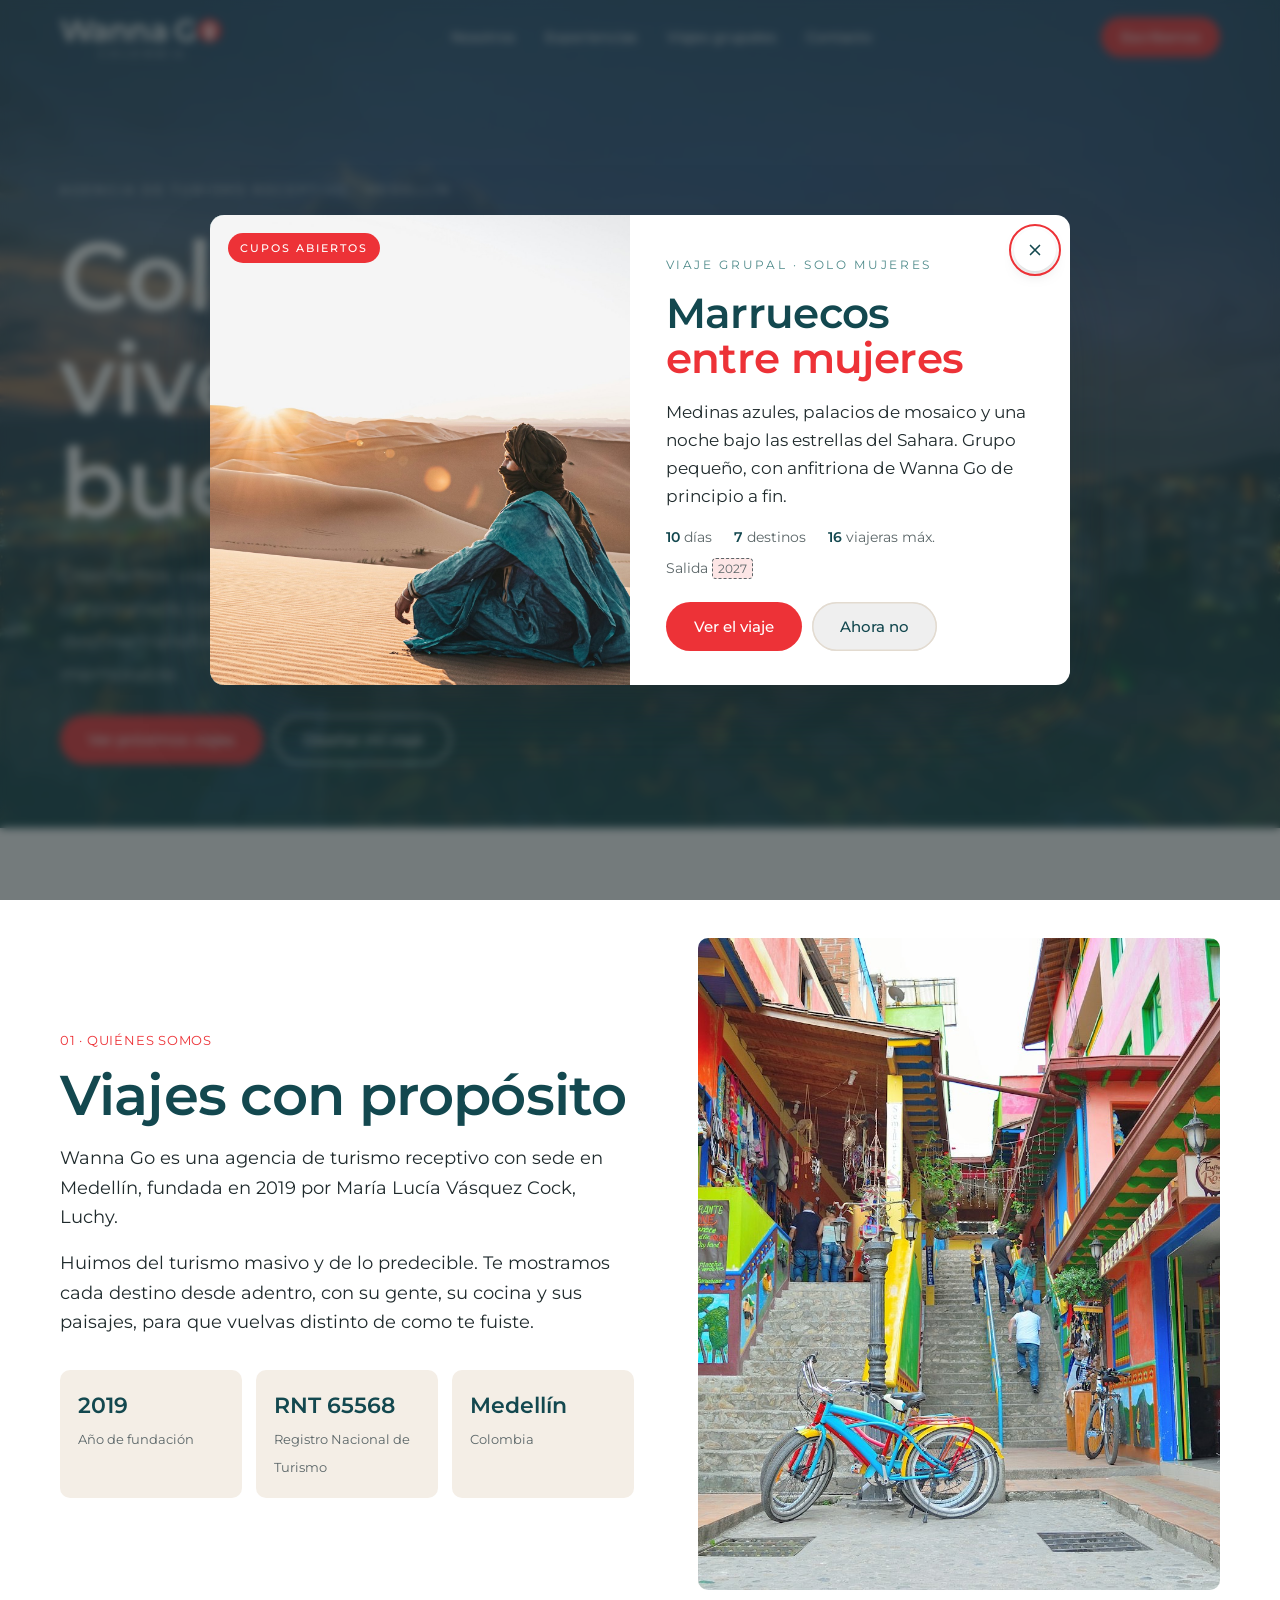
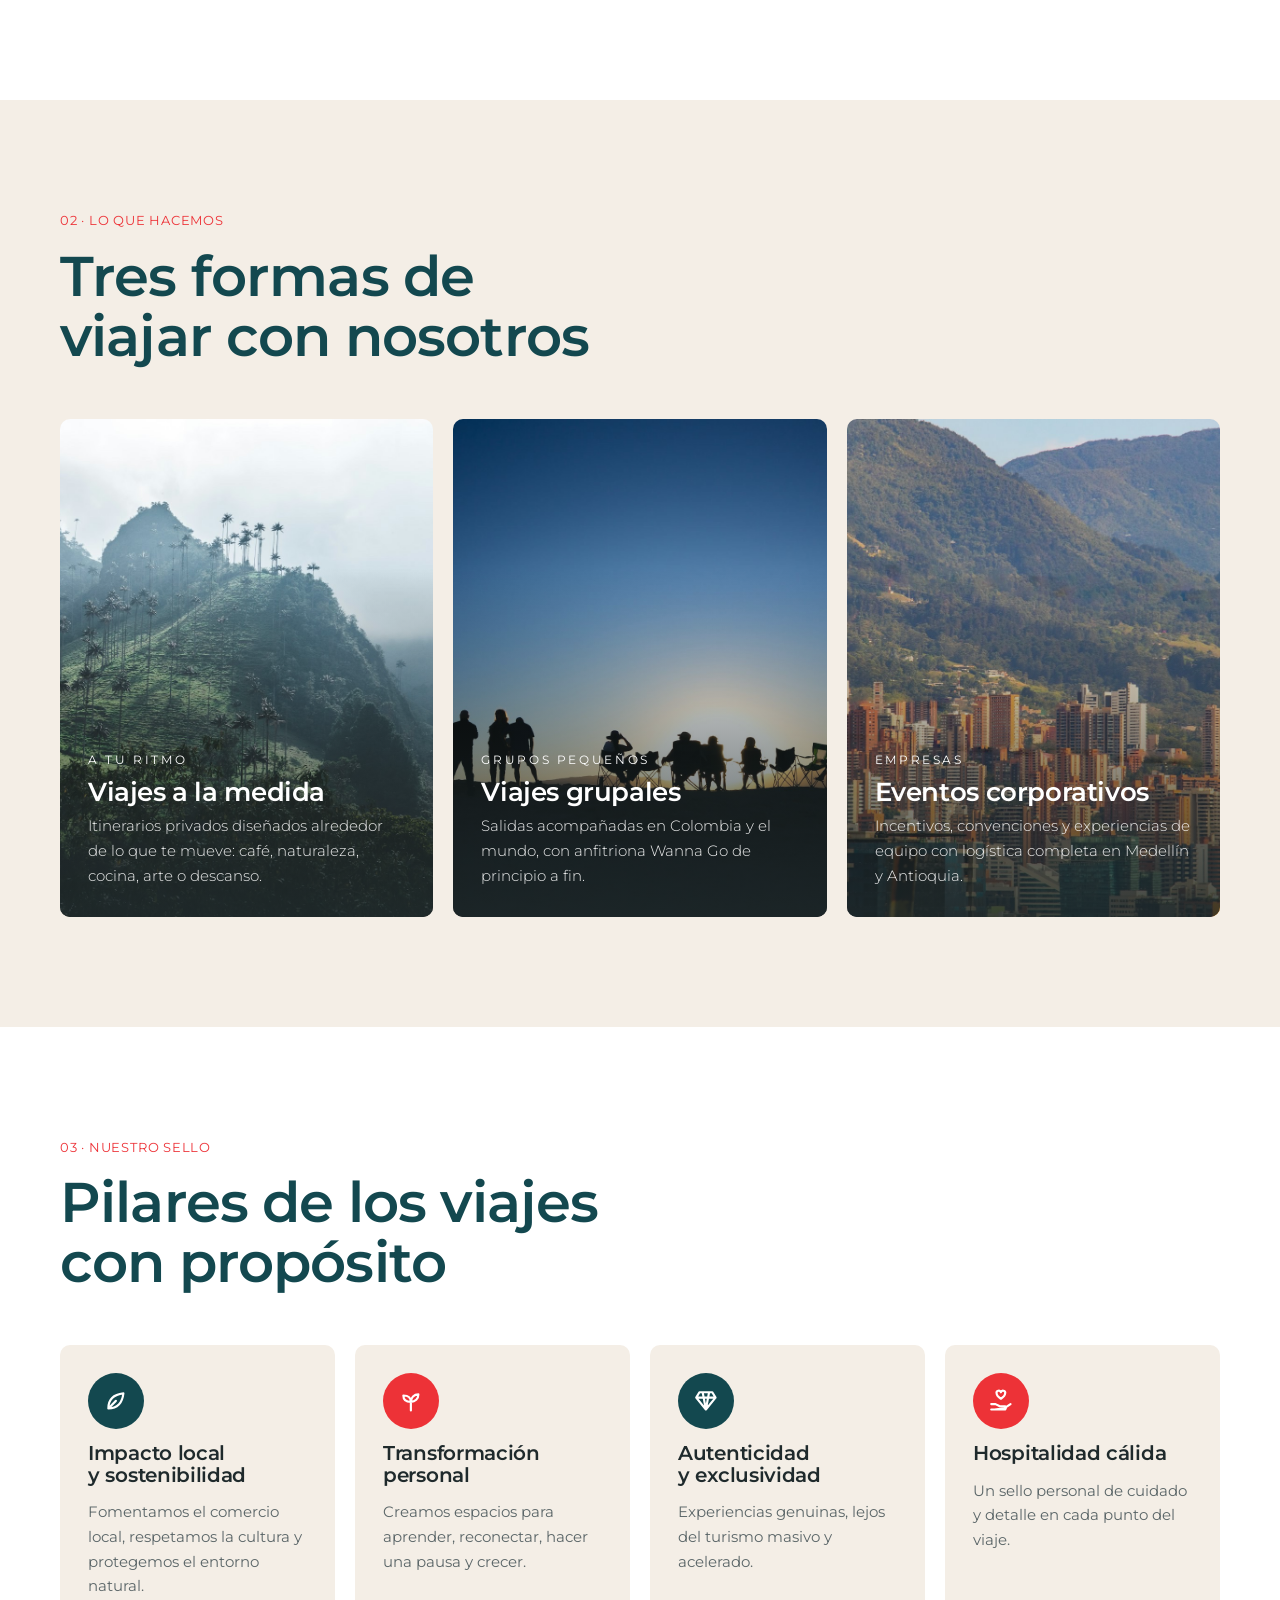
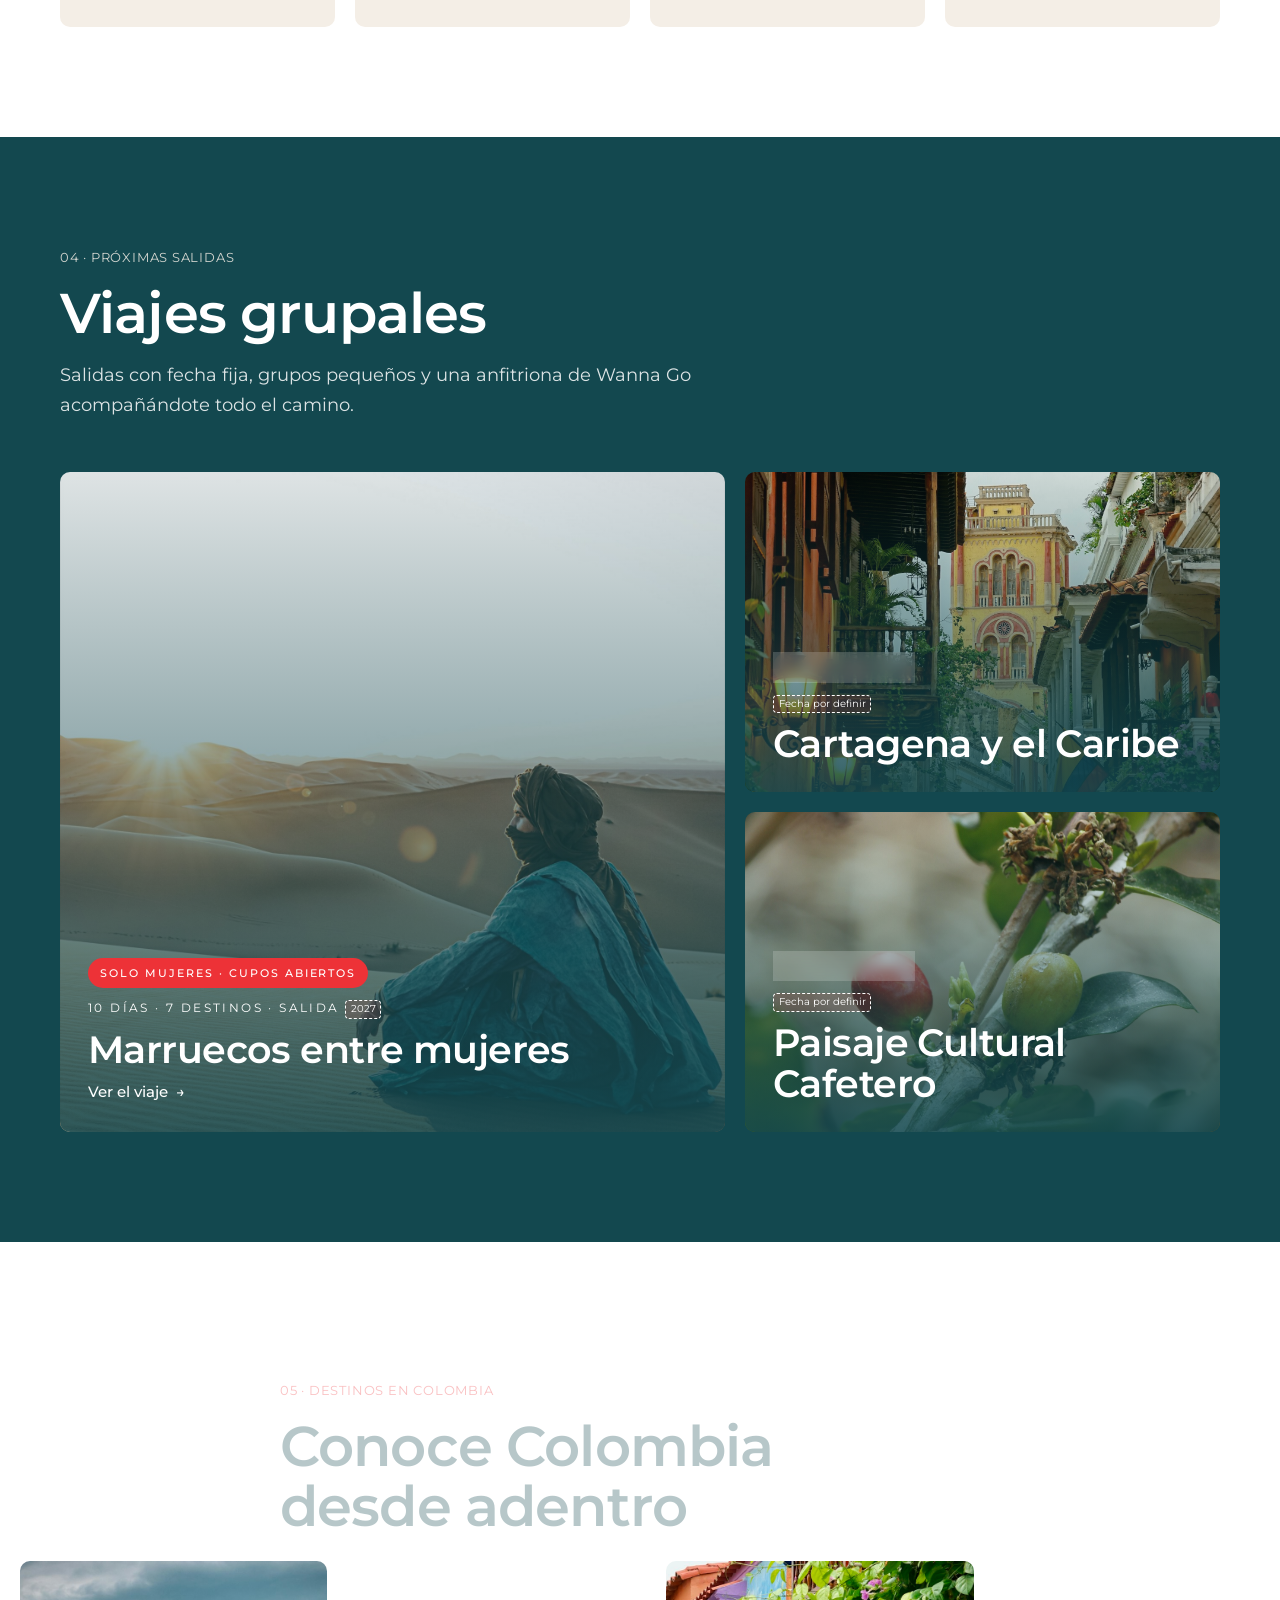
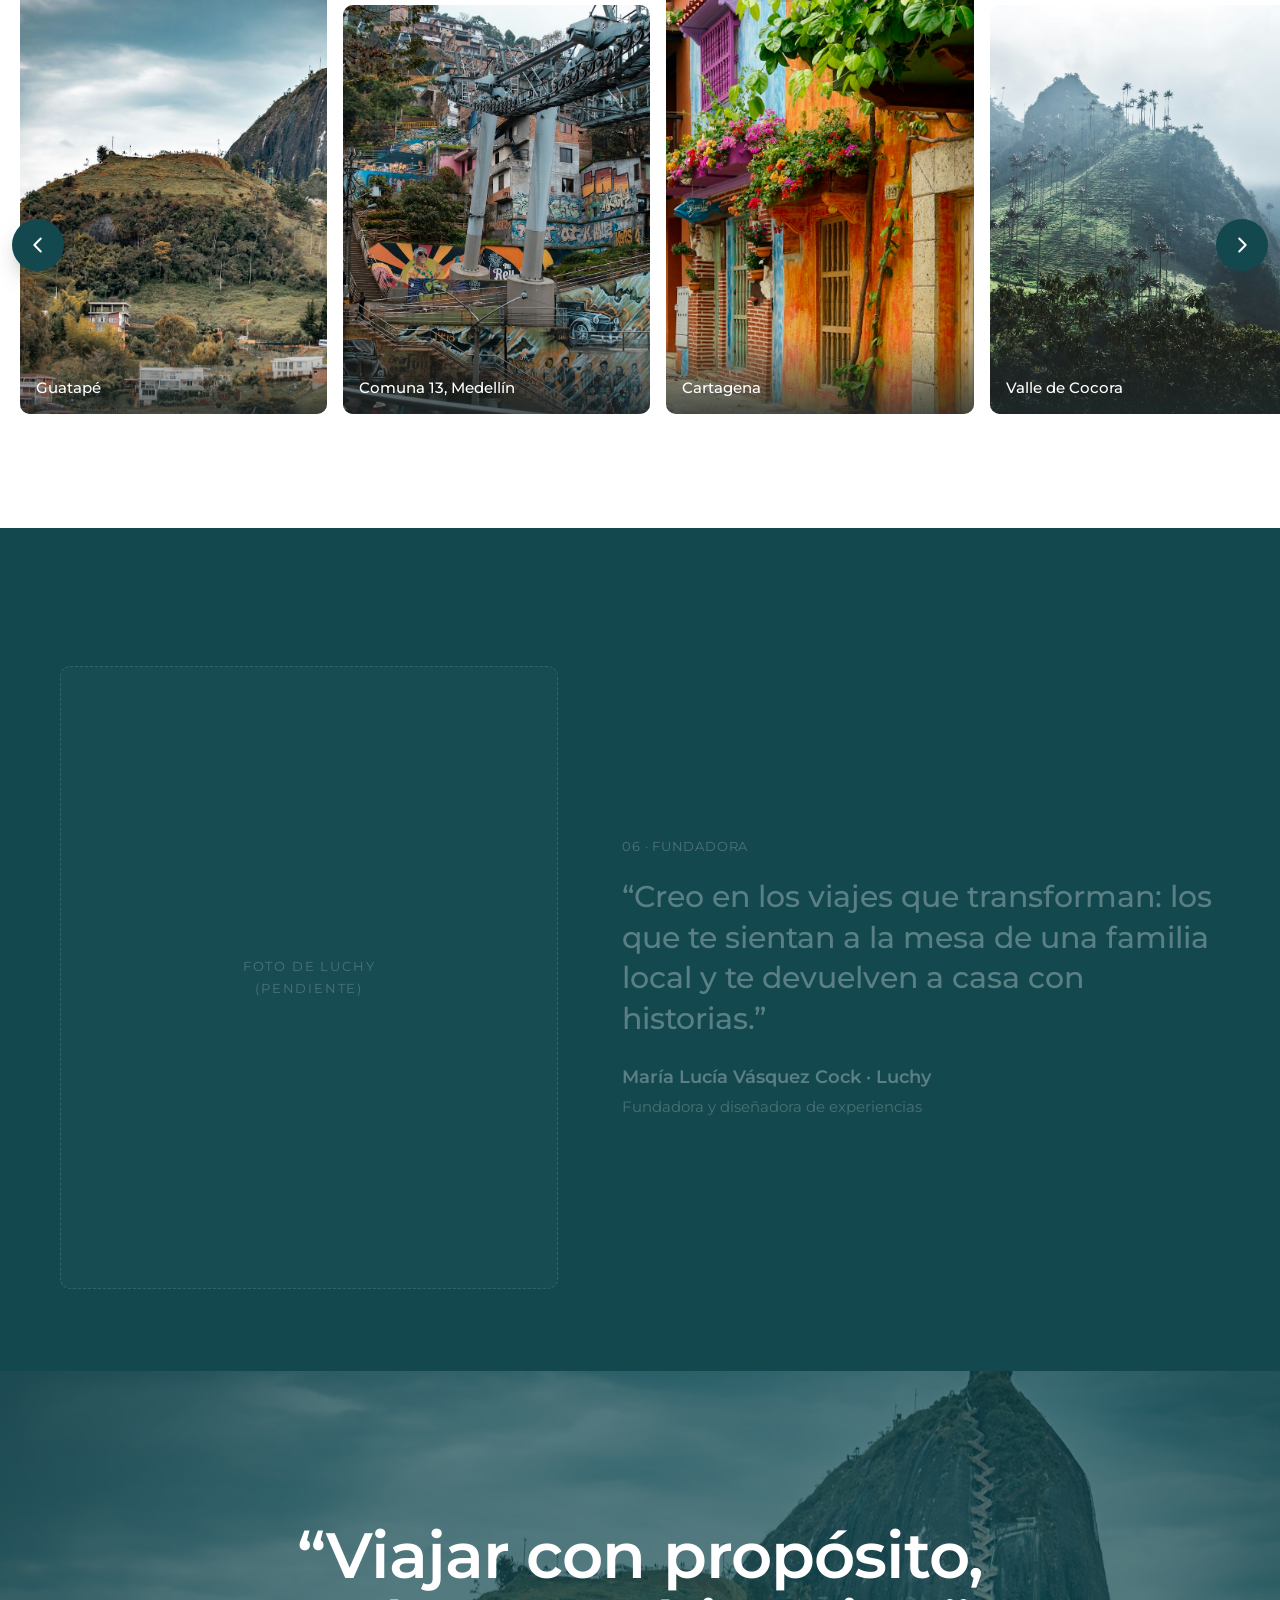
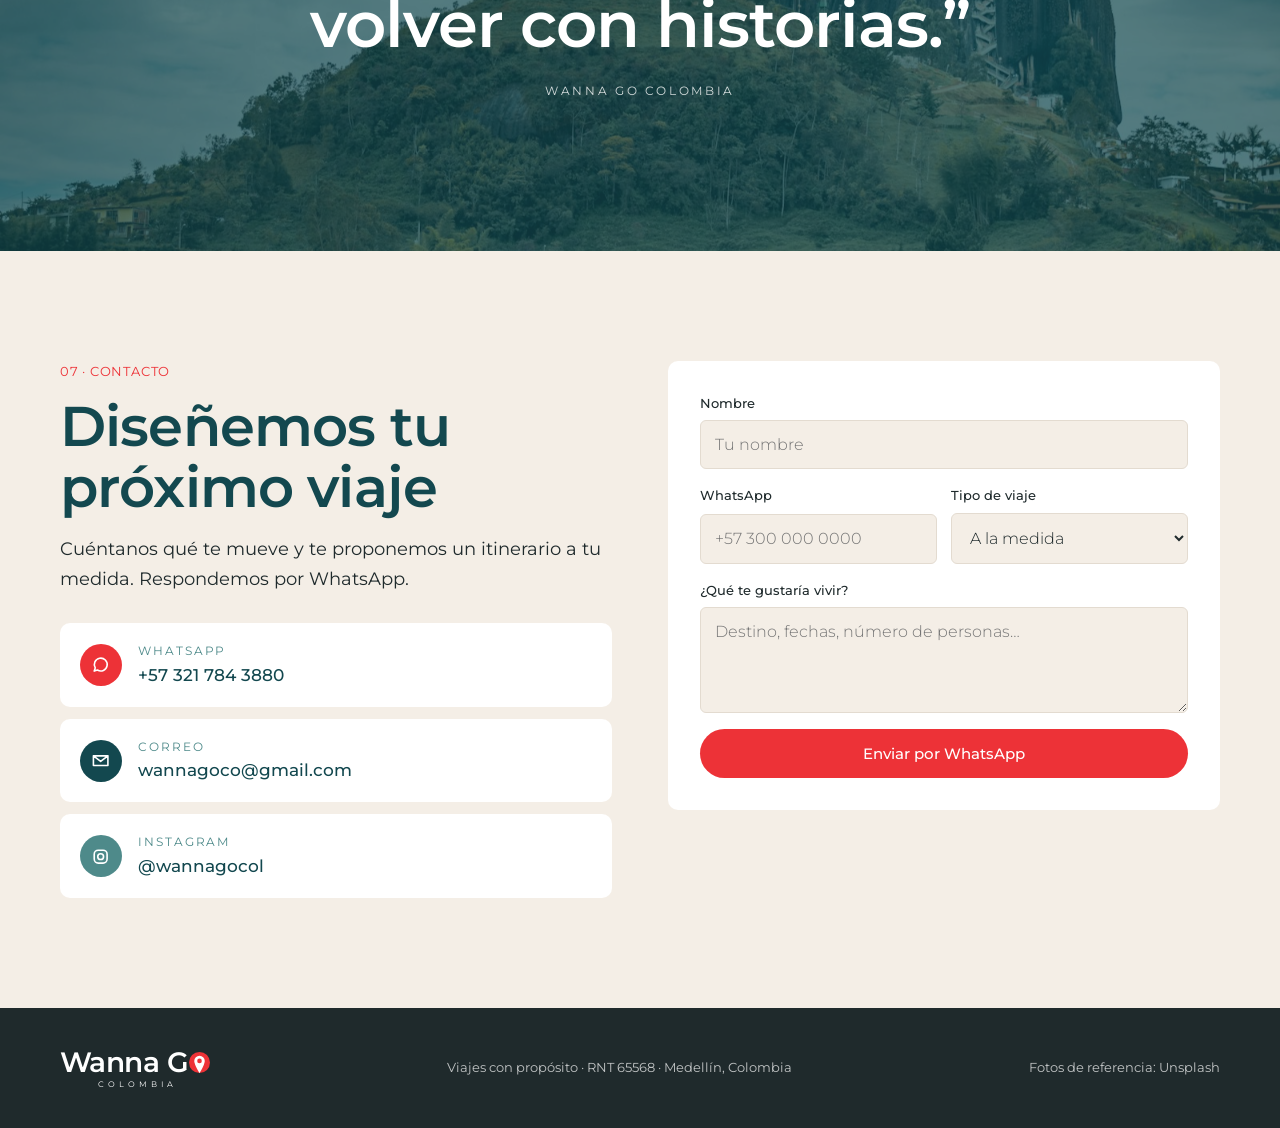
==== commit 23472a36: "Carruseles con flechas, pop-up de Marruecos y ajustes de paleta del manual Co-Authored-By: Claude Op" ====
--- a/index.html
+++ b/index.html
@@ -10,6 +10,7 @@
 <link rel="stylesheet" href="https://fonts.googleapis.com/css2?family=Montserrat:ital,wght@0,300;0,400;0,500;0,600;1,300;1,400&display=swap">
 <link rel="icon" href="data:image/svg+xml,%3Csvg xmlns='http://www.w3.org/2000/svg' viewBox='0 0 40 40'%3E%3Ccircle cx='20' cy='20' r='20' fill='%23ED3237'/%3E%3Cpath d='M20 7a10 10 0 0 1 10 10c0 7-10 23-10 23S10 24 10 17A10 10 0 0 1 20 7z' fill='%23fff'/%3E%3Ccircle cx='20' cy='17' r='4.4' fill='%23ED3237'/%3E%3C/svg%3E">
 <link rel="stylesheet" href="marca.css">
+<link rel="stylesheet" href="carrusel.css">
 <style>
 /* Home: bandas a sangre completa siguiendo la proporción del manual (petróleo 50 / blanco 20 / arena 15 / rojo 10 / agua 5) */
 .hero{position:relative;min-height:min(92svh,860px);display:flex;align-items:flex-end;color:#fff;overflow:hidden;background:var(--petroleo)}
@@ -73,14 +74,10 @@
 .badge.soon{background:rgba(255,255,255,.18);backdrop-filter:blur(6px)}
 
 /* destinos colombia: franja */
-.strip{overflow:hidden}
-.strip-track{display:flex;gap:16px;width:max-content;animation:drift 70s linear infinite}
-.strip:hover .strip-track{animation-play-state:paused}
 .strip figure{margin:0;flex:none;width:clamp(220px,24vw,330px);aspect-ratio:3/4;border-radius:var(--r);overflow:hidden;position:relative}
 .strip figure:nth-child(even){margin-top:44px}
 .strip img{width:100%;height:100%;object-fit:cover}
 .strip figcaption{position:absolute;left:0;right:0;bottom:0;padding:40px 16px 14px;color:#fff;font-weight:500;font-size:15px;background:linear-gradient(transparent,rgba(31,42,44,.75))}
-@keyframes drift{to{transform:translateX(-50%)}}
 
 /* fundadora */
 .founder{display:grid;grid-template-columns:1fr 1.2fr;gap:64px;align-items:center}
@@ -89,7 +86,7 @@
 .founder blockquote{margin:0;font-weight:500;font-size:clamp(22px,2.6vw,30px);line-height:1.35}
 .founder .who{margin-top:24px;display:grid;gap:2px}
 .founder .who b{font-weight:600;font-size:18px}
-.founder .who span{color:#F7A3A5;font-size:15px}
+.founder .who span{color:var(--arena);opacity:.8;font-size:15px}
 
 /* frase */
 .quote{position:relative;color:#fff;text-align:center;overflow:hidden;background:var(--petroleo)}
@@ -107,6 +104,30 @@
 .channel:hover{transform:translateX(4px)}
 .channel small{display:block;font-size:12px;letter-spacing:.16em;text-transform:uppercase;color:var(--agua)}
 .channel b{font-weight:500;color:var(--petroleo);word-break:break-word}
+
+/* pop-up: viaje destacado */
+.promo{border:0;padding:0;border-radius:14px;width:min(860px,calc(100% - 32px));max-height:calc(100svh - 32px);overflow:auto;background:var(--blanco);color:var(--ink);box-shadow:0 40px 80px -30px rgba(31,42,44,.6)}
+.promo::backdrop{background:rgba(31,42,44,.62);backdrop-filter:blur(4px)}
+.promo[open]{animation:pop .6s cubic-bezier(.2,.8,.2,1)}
+.promo[open]::backdrop{animation:fade .5s ease}
+@keyframes pop{from{transform:translateY(24px) scale(.97);opacity:0}to{transform:none;opacity:1}}
+@keyframes fade{from{opacity:0}}
+.promo-in{display:grid;grid-template-columns:1fr 1.05fr}
+@media (max-width:720px){.promo-in{grid-template-columns:1fr}}
+.promo figure{margin:0;position:relative;min-height:260px;background:var(--petroleo)}
+.promo figure img{position:absolute;inset:0;width:100%;height:100%;object-fit:cover}
+.promo figure .badge{position:absolute;left:18px;top:18px}
+.promo-body{padding:40px 36px 34px;display:grid;gap:16px;align-content:center}
+.promo-body h2{font-size:clamp(30px,3.6vw,42px);color:var(--petroleo)}
+.promo-body h2 em{font-style:normal;color:var(--rojo)}
+.promo-body .label{color:var(--agua)}
+.promo-facts{display:flex;flex-wrap:wrap;gap:8px 22px;font-size:14px;color:var(--muted)}
+.promo-facts b{color:var(--petroleo);font-weight:600}
+.promo-actions{display:flex;flex-wrap:wrap;gap:10px;margin-top:6px}
+.promo-close{position:absolute;right:14px;top:14px;z-index:2;width:42px;height:42px;border-radius:50%;border:0;background:var(--blanco);color:var(--petroleo);display:grid;place-items:center;cursor:pointer;box-shadow:0 6px 16px -8px rgba(31,42,44,.5);transition:transform .2s}
+.promo-close:hover{transform:rotate(90deg)}
+.promo-close svg{width:18px;height:18px;stroke:currentColor;stroke-width:2.2;stroke-linecap:round}
+.btn-quiet{color:var(--petroleo);box-shadow:inset 0 0 0 1.5px var(--line)}
 </style>
 </head>
 <body>
@@ -247,8 +268,8 @@
     <h2 class="h2">Conoce Colombia desde adentro</h2>
   </div>
 </section>
-<div class="strip" aria-label="Destinos en Colombia" style="padding-bottom:110px">
-  <div class="strip-track" id="strip">
+<div class="strip carousel" aria-label="Destinos en Colombia" style="padding-bottom:110px">
+  <div class="strip-track" tabindex="0">
     <figure><img src="fotos/guatape.jpg" alt="" loading="lazy"><figcaption>Guatapé</figcaption></figure>
     <figure><img src="fotos/comuna13.jpg" alt="" loading="lazy"><figcaption>Comuna 13, Medellín</figcaption></figure>
     <figure><img src="fotos/cartagena-casas.jpg" alt="" loading="lazy"><figcaption>Cartagena</figcaption></figure>
@@ -313,8 +334,40 @@
   </div>
 </footer>
 
+
+<dialog class="promo" id="promo" aria-labelledby="promo-title">
+  <button class="promo-close" type="button" aria-label="Cerrar" data-close><svg viewBox="0 0 24 24"><path d="M6 6l12 12M18 6 6 18"/></svg></button>
+  <div class="promo-in">
+    <figure><img src="fotos/mujer-dunas.jpg" alt="Viajera sentada en las dunas del Sahara al atardecer"><span class="badge">Cupos abiertos</span></figure>
+    <div class="promo-body">
+      <span class="label">Viaje grupal · Solo mujeres</span>
+      <h2 id="promo-title">Marruecos <em>entre mujeres</em></h2>
+      <p>Medinas azules, palacios de mosaico y una noche bajo las estrellas del Sahara. Grupo pequeño, con anfitriona de Wanna Go de principio a fin.</p>
+      <div class="promo-facts"><span><b>10</b> días</span><span><b>7</b> destinos</span><span><b>16</b> viajeras máx.</span><span>Salida <span class="tbd">2027</span></span></div>
+      <div class="promo-actions">
+        <a class="btn btn-rojo" href="marruecos/">Ver el viaje</a>
+        <button class="btn btn-quiet" type="button" data-close>Ahora no</button>
+      </div>
+    </div>
+  </div>
+</dialog>
+
 <script src="marca.js"></script>
+<script src="carrusel.js"></script>
 <script>
+// Pop-up del viaje destacado: una vez por visita, tras un momento
+(() => {
+  const d = document.getElementById('promo');
+  if (!d || !d.showModal) return;
+  let seen = false;
+  try { seen = sessionStorage.getItem('wg-promo') === '1'; } catch (e) {}
+  const close = () => { d.close(); try { sessionStorage.setItem('wg-promo', '1'); } catch (e) {} };
+  d.querySelectorAll('[data-close]').forEach(b => b.addEventListener('click', close));
+  d.addEventListener('click', e => { if (e.target === d) close(); });
+  d.addEventListener('cancel', () => { try { sessionStorage.setItem('wg-promo', '1'); } catch (e) {} });
+  if (!seen) setTimeout(() => d.showModal(), 1400);
+})();
+
 // Formulario → abre WhatsApp con el mensaje armado
 document.getElementById('lead').addEventListener('submit', e => {
   e.preventDefault();
--- a/marca.css
+++ b/marca.css
@@ -19,7 +19,7 @@
 /* tipografía (manual: titular SemiBold, subtítulo Medium, texto Regular, largos Light, etiqueta mayúsculas espaciada) */
 .h2{font-size:clamp(34px,4.6vw,56px);color:var(--petroleo)}
 .eyebrow{display:block;font-size:13px;letter-spacing:.06em;text-transform:uppercase;color:var(--rojo);margin-bottom:14px}
-.eyebrow.on-dark{color:#F7A3A5}
+.eyebrow.on-dark{color:var(--arena);opacity:.85}
 .label{font-size:12px;letter-spacing:.22em;text-transform:uppercase;font-weight:400}
 .body-lg{font-size:18px;margin-top:18px;max-width:56ch}
 .tbd{display:inline-block;border:1px dashed currentColor;border-radius:4px;padding:0 .45em;font-size:.85em;letter-spacing:normal;text-transform:none;background:rgba(237,50,55,.12)}
@@ -44,7 +44,7 @@
 .btn:hover{transform:translateY(-2px)}
 .btn:active{transform:scale(.98)}
 .btn-rojo{background:var(--rojo);color:#fff}
-.btn-rojo:hover{background:#d4262b}
+.btn-rojo:hover{background:var(--carbon)}
 .btn-line{color:inherit;box-shadow:inset 0 0 0 1.5px currentColor}
 
 /* nav: sobre la foto con veladura, sólida al bajar */
--- a/carrusel.css
+++ b/carrusel.css
@@ -0,0 +1,14 @@
+/* Carrusel de fotos: desplazamiento libre + flechas + avance automático */
+.carousel{position:relative}
+.carousel .strip-track{display:flex;gap:16px;overflow-x:auto;scroll-snap-type:x mandatory;scroll-behavior:smooth;scrollbar-width:none;padding-inline:max(20px,env(safe-area-inset-left,0px)) max(20px,env(safe-area-inset-right,0px));scroll-padding-inline:max(20px,env(safe-area-inset-left,0px));padding-bottom:4px}
+.carousel .strip-track::-webkit-scrollbar{display:none}
+.carousel .strip-track:focus-visible{outline:2px solid #ED3237;outline-offset:4px}
+.carousel figure{scroll-snap-align:start}
+.car-btn{position:absolute;top:50%;translate:0 -50%;z-index:2;width:52px;height:52px;border-radius:50%;border:0;background:#13484F;color:#FFFFFF;display:grid;place-items:center;cursor:pointer;box-shadow:0 10px 24px -10px rgba(31,42,44,.6);transition:transform .25s cubic-bezier(.2,.8,.2,1),background .25s,opacity .25s}
+.car-btn:hover{background:#ED3237;transform:scale(1.08)}
+.car-btn:active{transform:scale(.95)}
+.car-btn:focus-visible{outline:2px solid #ED3237;outline-offset:3px}
+.car-btn svg{width:22px;height:22px;fill:none;stroke:currentColor;stroke-width:2.2;stroke-linecap:round;stroke-linejoin:round}
+.car-btn.prev{left:max(12px,env(safe-area-inset-left,0px))}
+.car-btn.next{right:max(12px,env(safe-area-inset-right,0px))}
+@media (max-width:600px){.car-btn{width:44px;height:44px}}
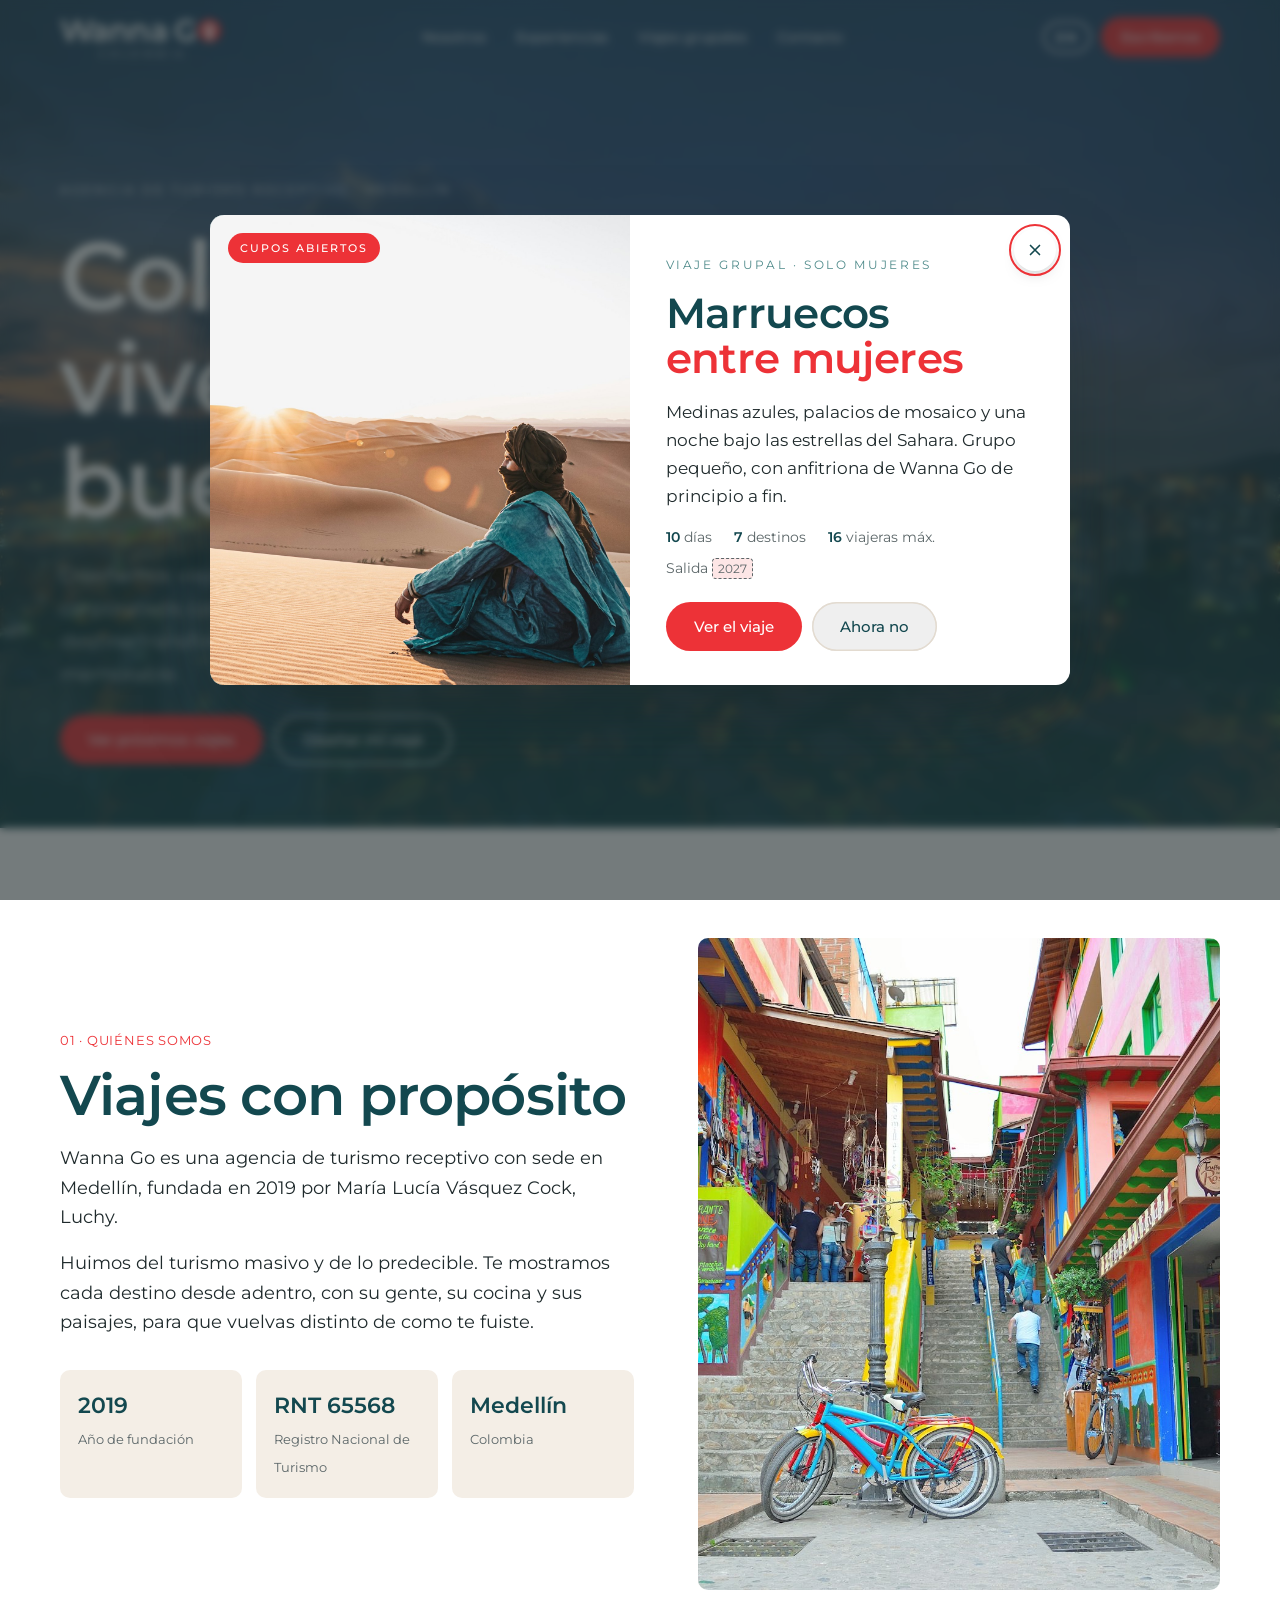
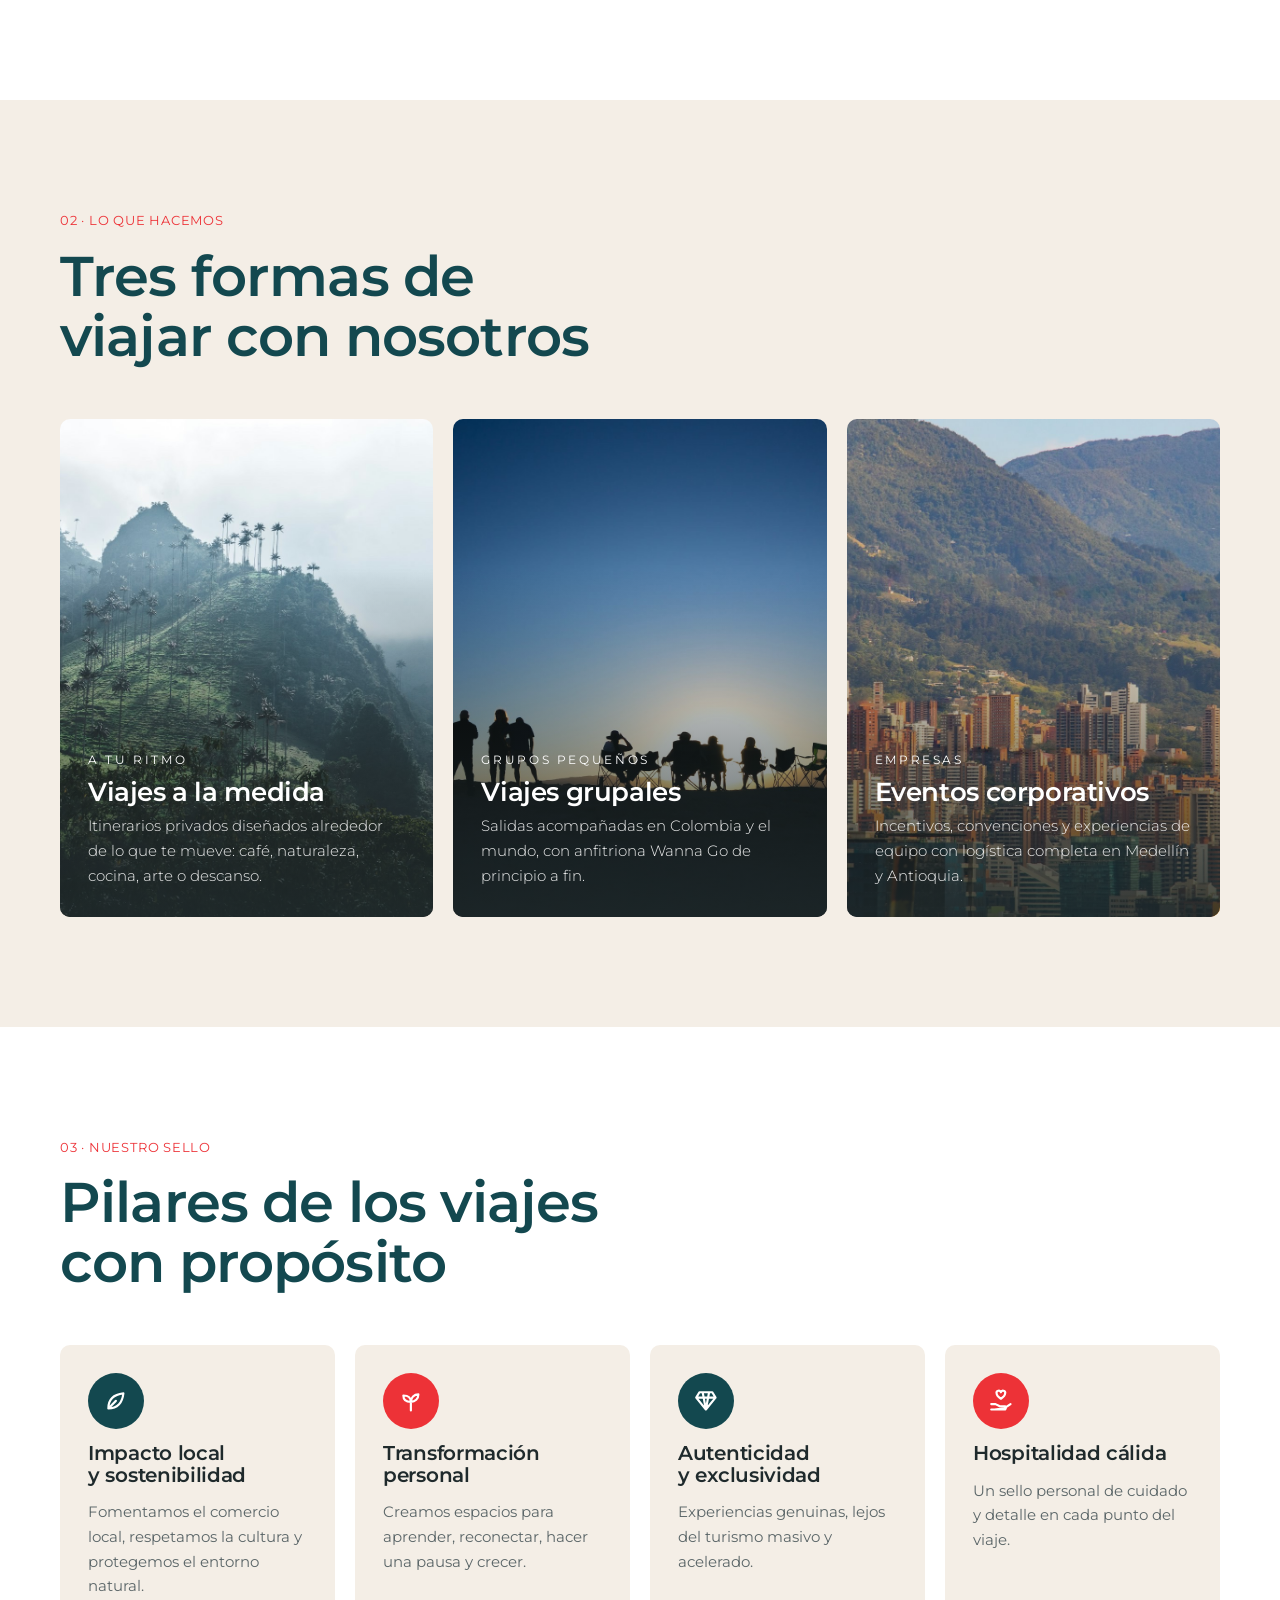
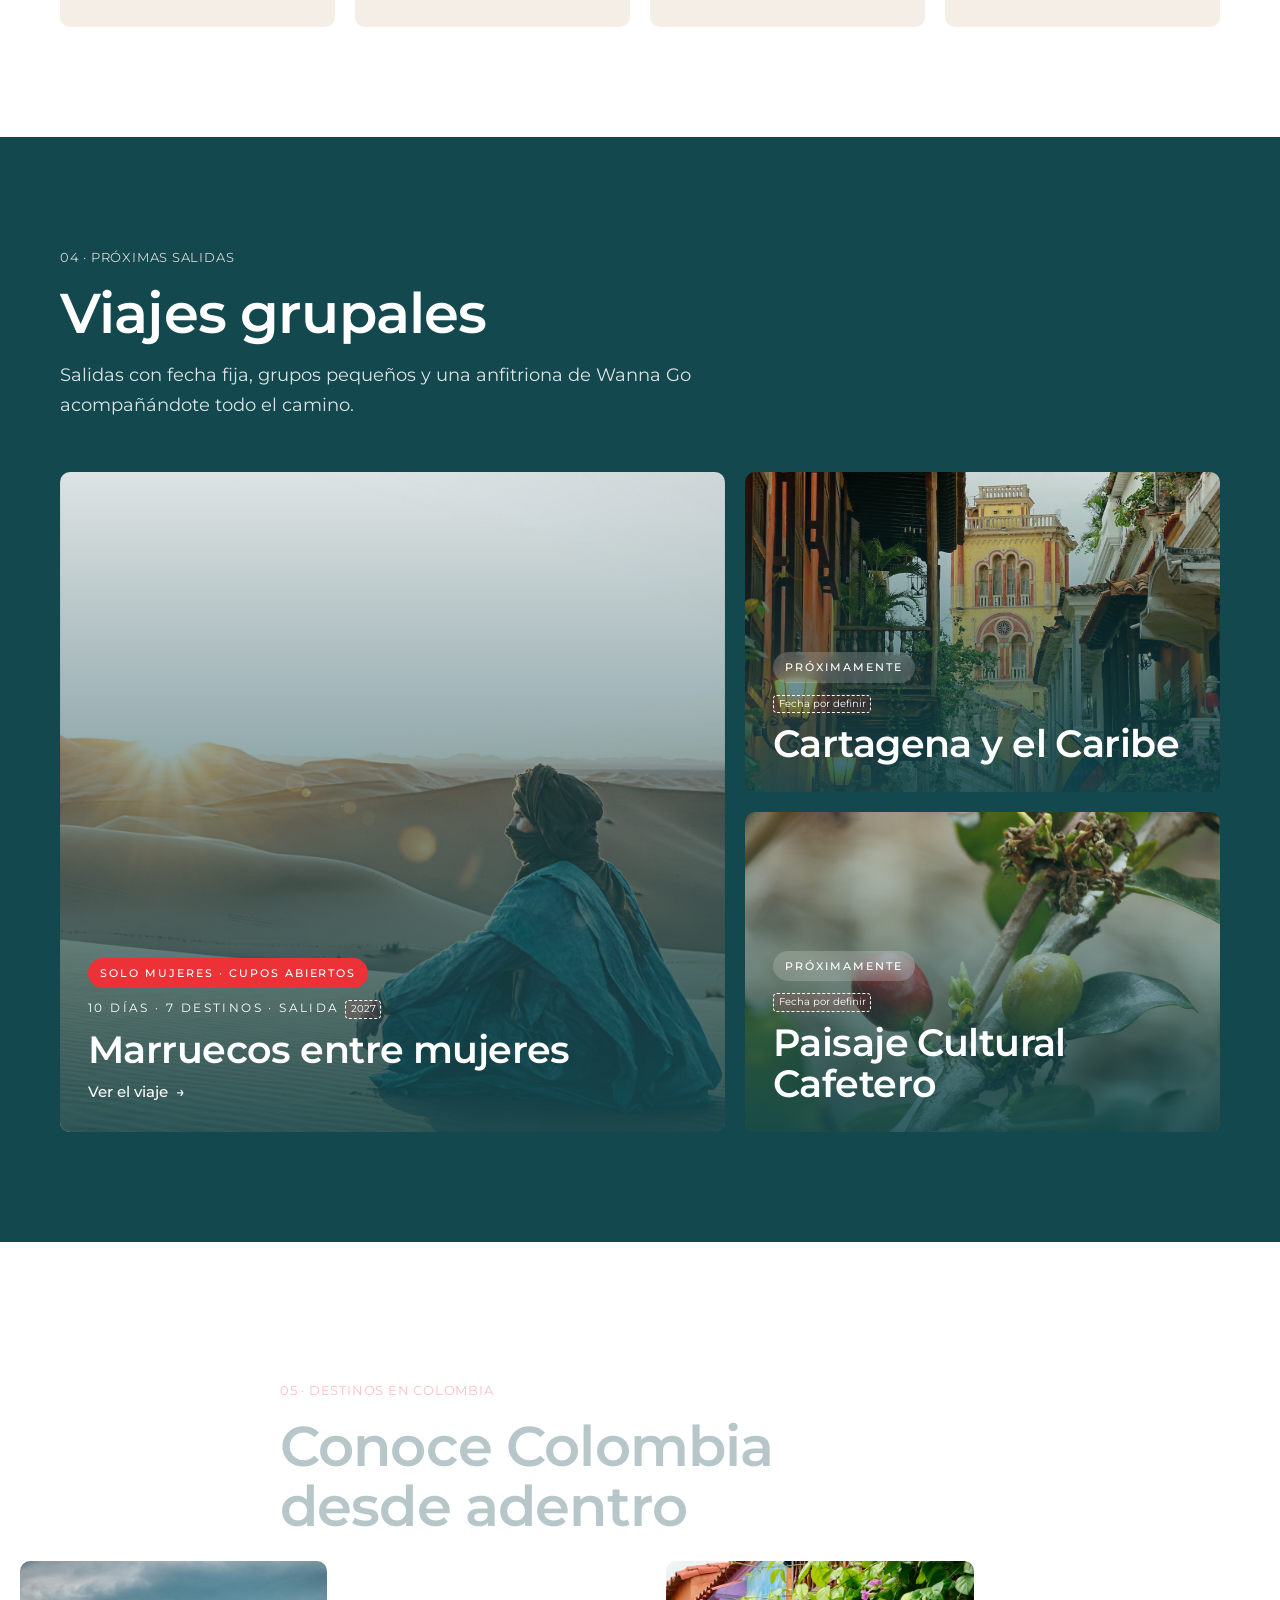
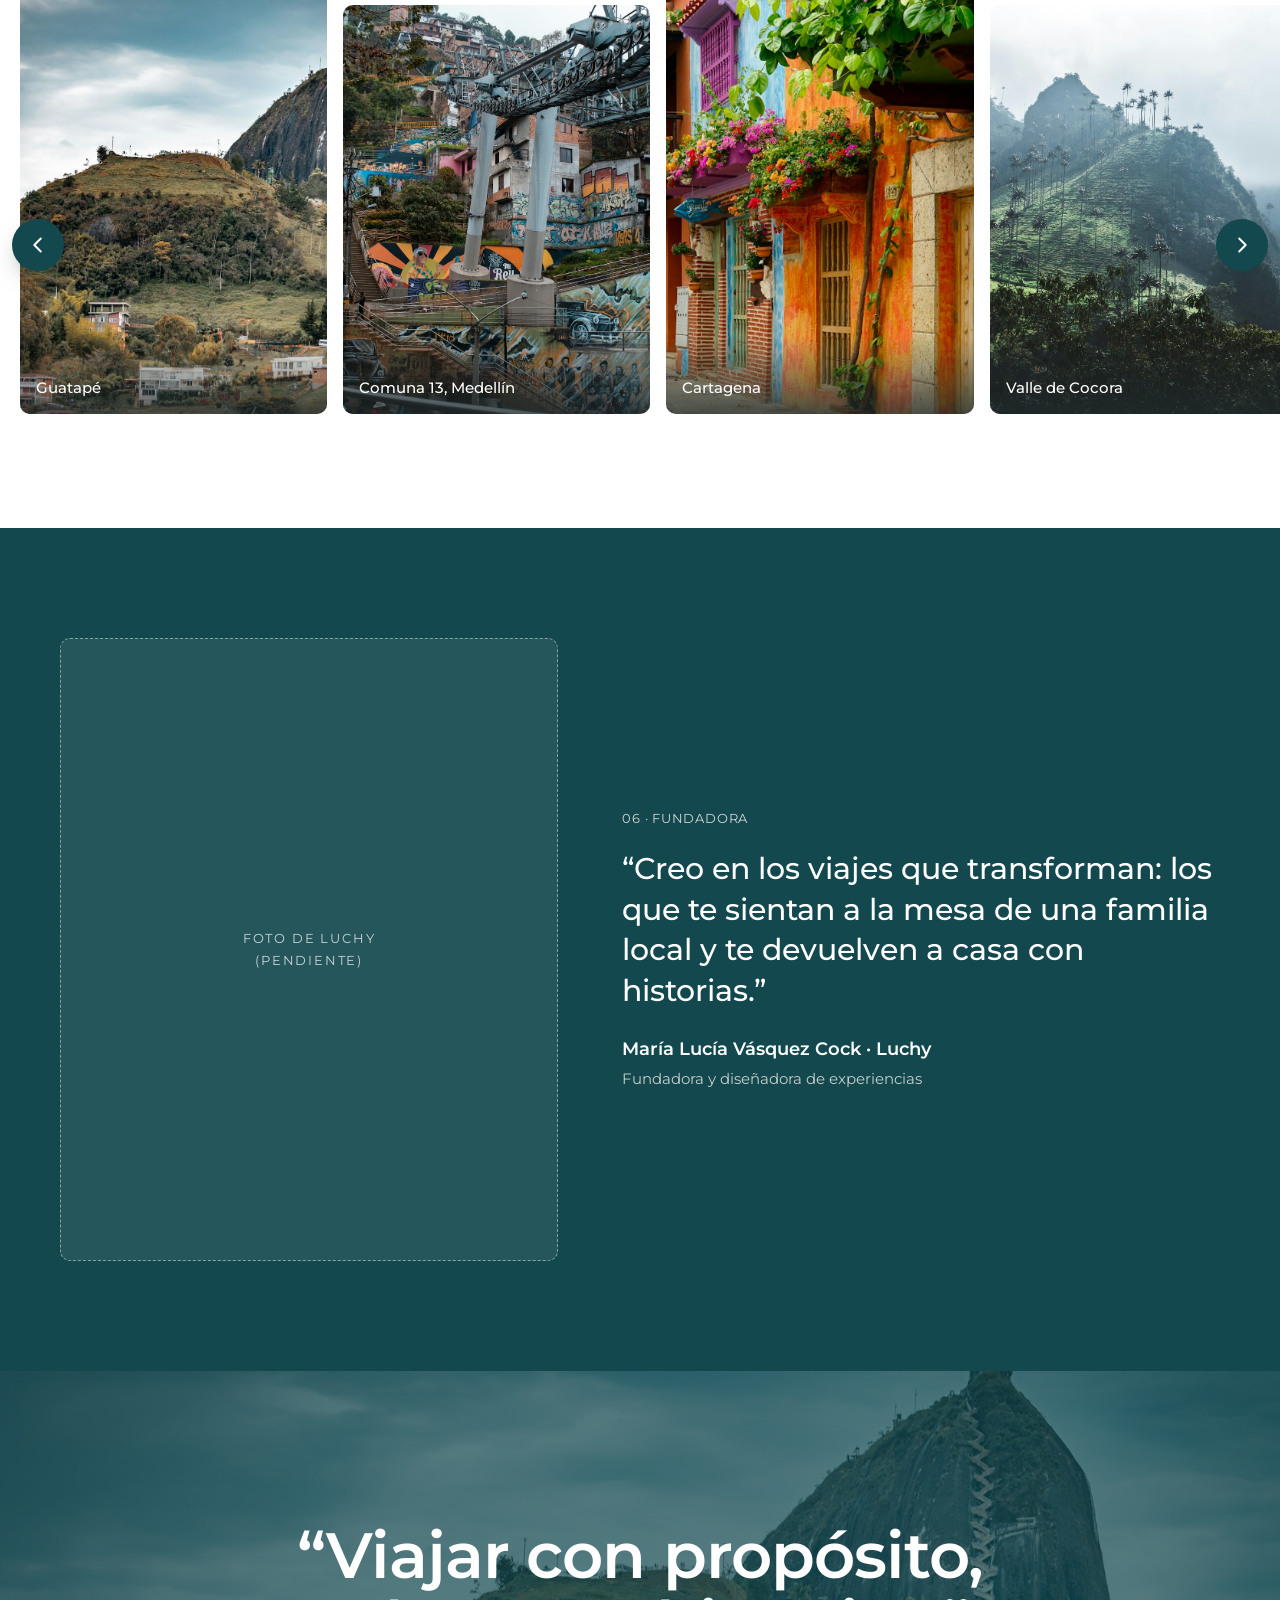
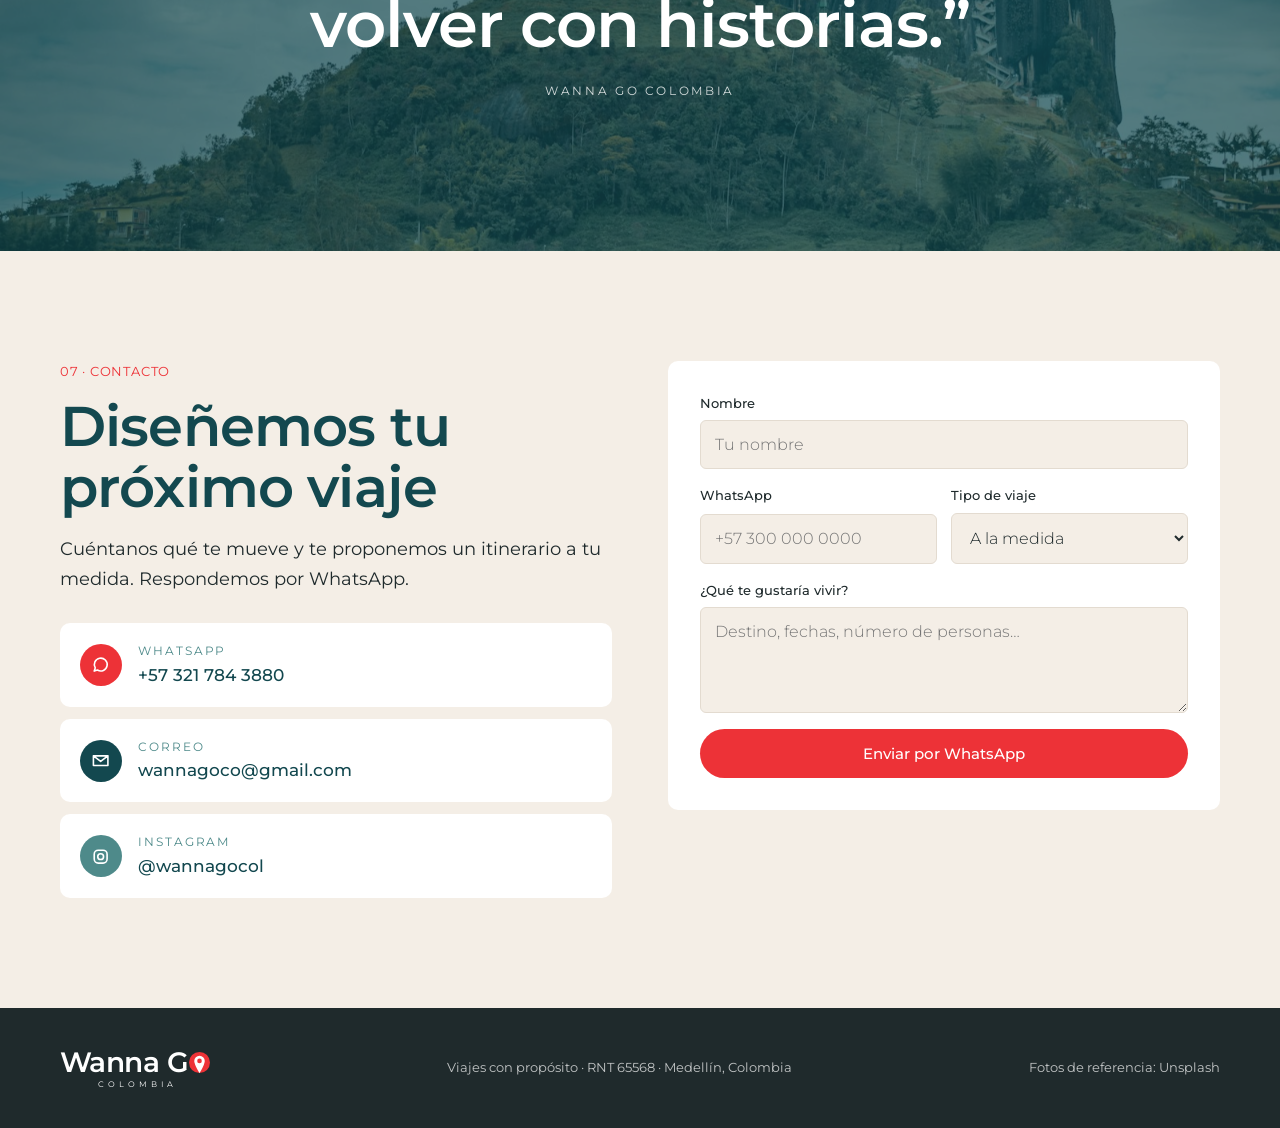
==== commit 4e90389e: "Botón ES/EN con traducción completa de ambas páginas Co-Authored-By: Claude Opus 5.5 <noreply@anthro" ====
--- a/index.html
+++ b/index.html
@@ -141,7 +141,7 @@
       <li><a href="#viajes">Viajes grupales</a></li>
       <li><a href="#contacto">Contacto</a></li>
     </ul>
-    <a class="btn btn-rojo" href="https://wa.me/573217843880" target="_blank" rel="noopener">Escríbenos</a>
+    <div class="nav-actions"><button class="lang-btn" type="button" aria-label="Switch to English">EN</button><a class="btn btn-rojo" href="https://wa.me/573217843880" target="_blank" rel="noopener">Escríbenos</a></div>
   </div>
 </nav>
 
@@ -354,6 +354,7 @@
 
 <script src="marca.js"></script>
 <script src="carrusel.js"></script>
+<script src="i18n.js"></script>
 <script>
 // Pop-up del viaje destacado: una vez por visita, tras un momento
 (() => {
@@ -374,10 +375,10 @@
   const f = e.target, msg = document.getElementById('msg');
   const name = f.name.value.trim();
   msg.hidden = false;
-  if (!name) { msg.textContent = 'Escribe tu nombre para que sepamos a quién responder.'; return; }
+  if (!name) { msg.textContent = wgT('Escribe tu nombre para que sepamos a quién responder.'); return; }
   const text = `Hola Wanna Go, soy ${name}. Me interesa un ${f.type.value.toLowerCase()}. ${f.msg.value.trim()}`.trim();
   window.open('https://wa.me/573217843880?text=' + encodeURIComponent(text), '_blank', 'noopener');
-  msg.textContent = 'Te abrimos WhatsApp con tu mensaje listo para enviar.';
+  msg.textContent = wgT('Te abrimos WhatsApp con tu mensaje listo para enviar.');
 });
 </script>
 </body>
--- a/marca.css
+++ b/marca.css
@@ -60,6 +60,10 @@
 @media (max-width:900px){.nav ul{display:none}}
 @media (max-width:420px){.nav .logo{font-size:28px}.nav .btn{padding:10px 14px}}
 
+.lang-btn{border:0;background:transparent;color:inherit;box-shadow:inset 0 0 0 1.5px currentColor;border-radius:999px;padding:8px 13px;font:600 13px var(--font, "Montserrat", sans-serif);letter-spacing:.08em;cursor:pointer;transition:background .25s,color .25s}
+.lang-btn:hover{background:var(--rojo, #ED3237);color:#fff;box-shadow:none}
+.nav-actions{display:flex;align-items:center;gap:10px}
+
 /* íconos en círculo (manual: círculos petróleo / rojo con pictograma blanco) */
 .ico{display:inline-grid;place-items:center;width:56px;height:56px;border-radius:50%;flex:none}
 .ico.sm{width:42px;height:42px}
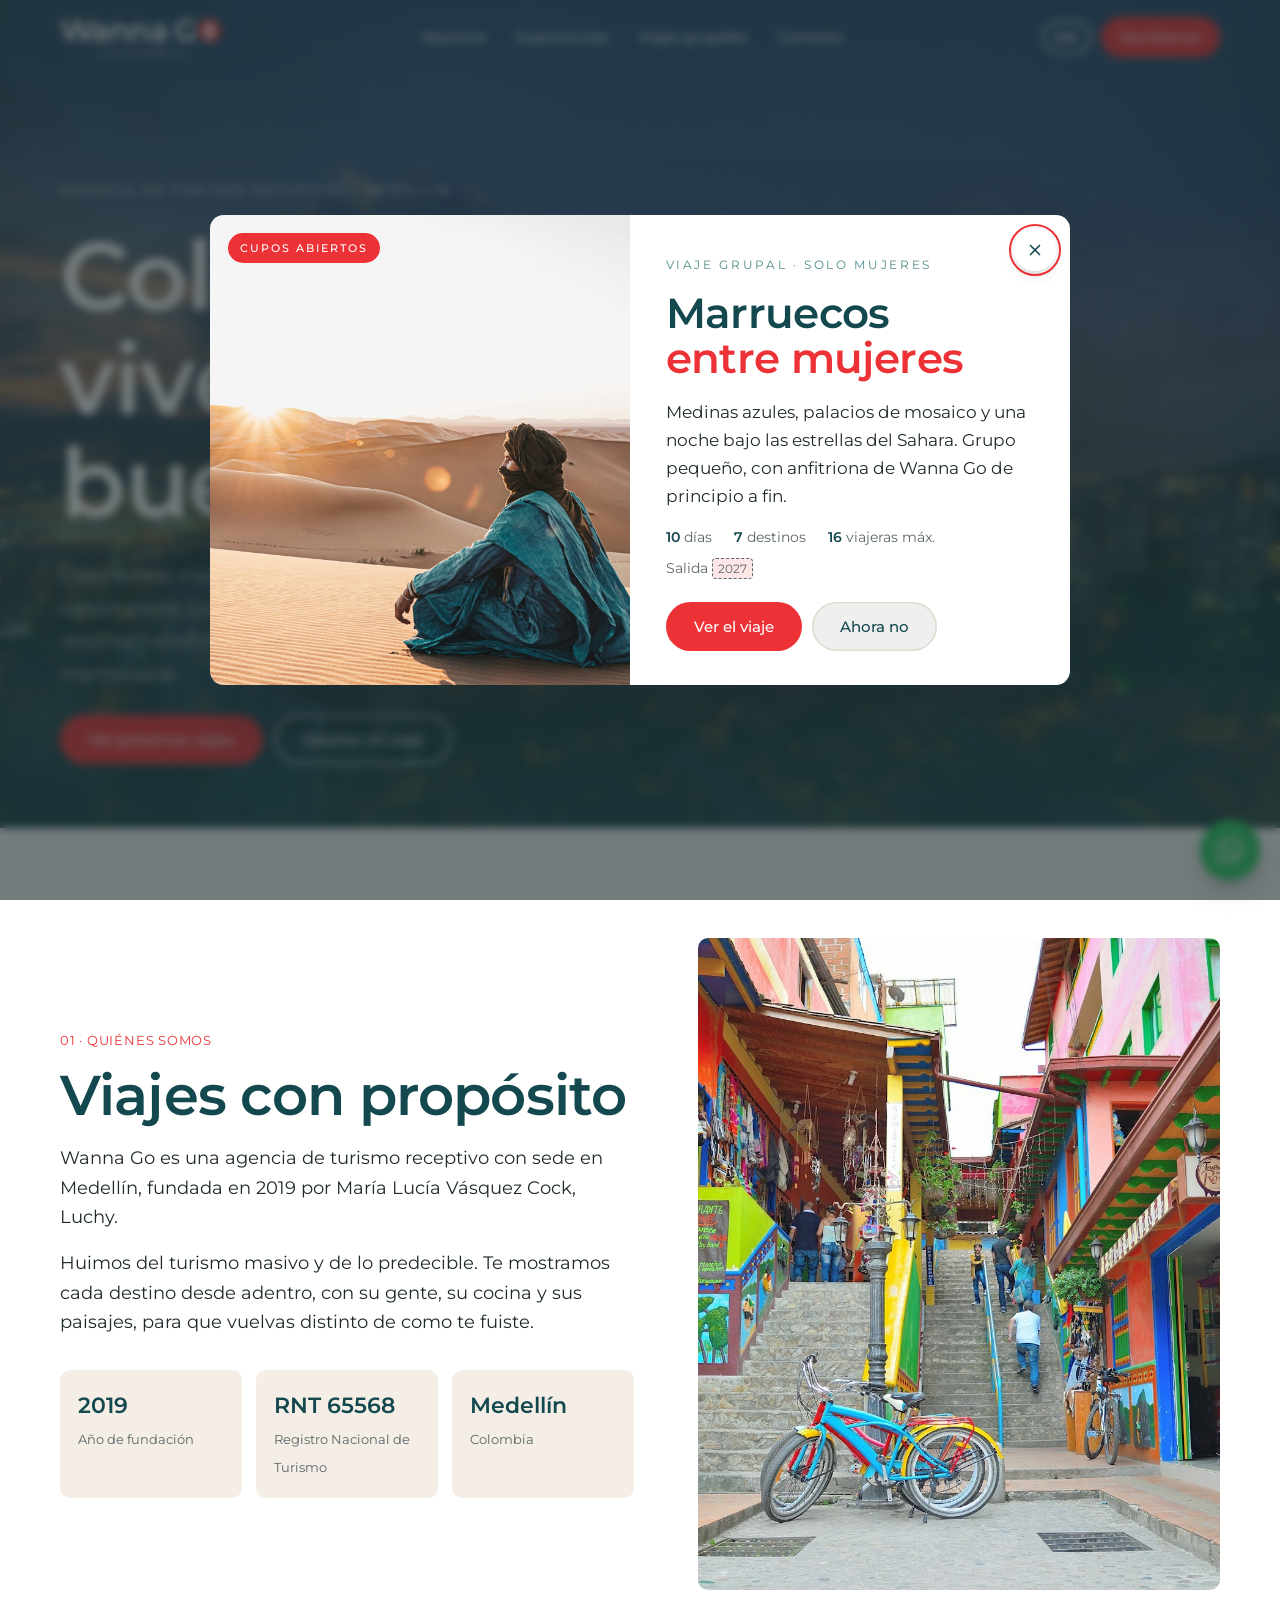
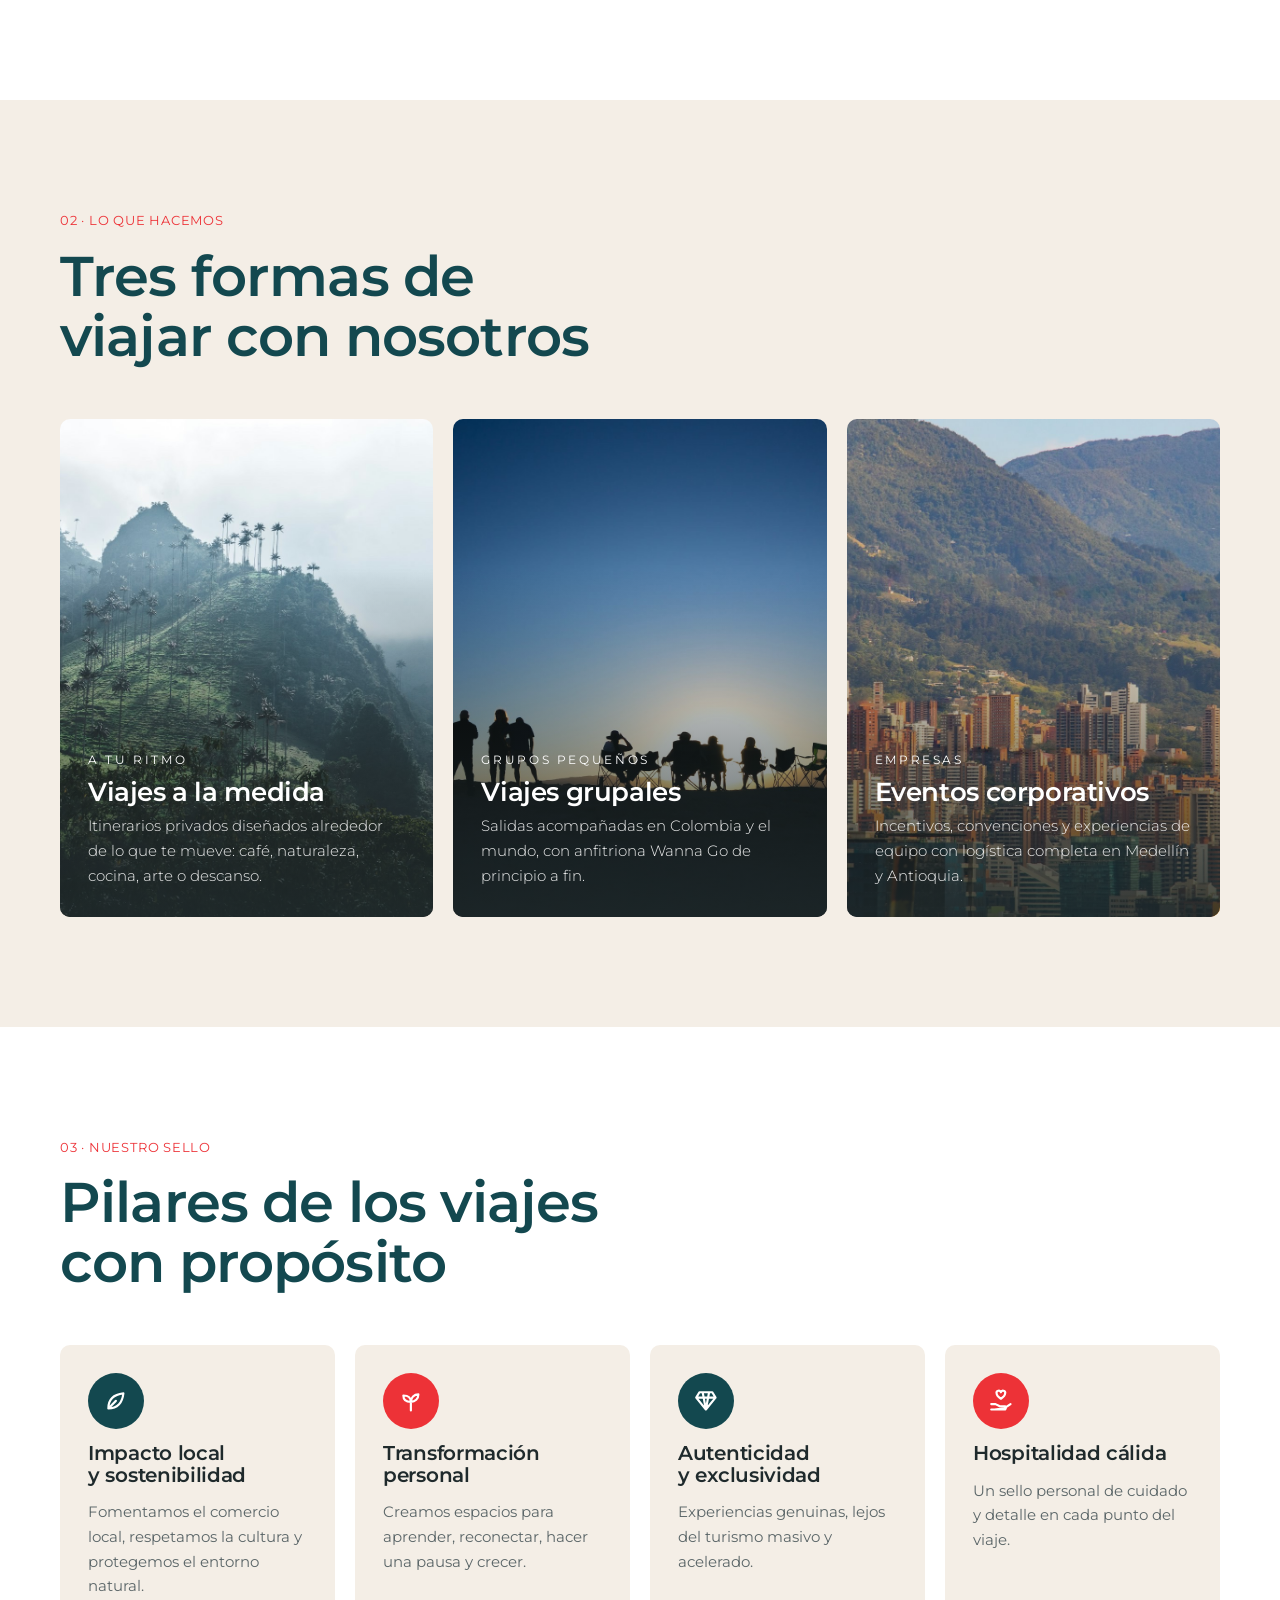
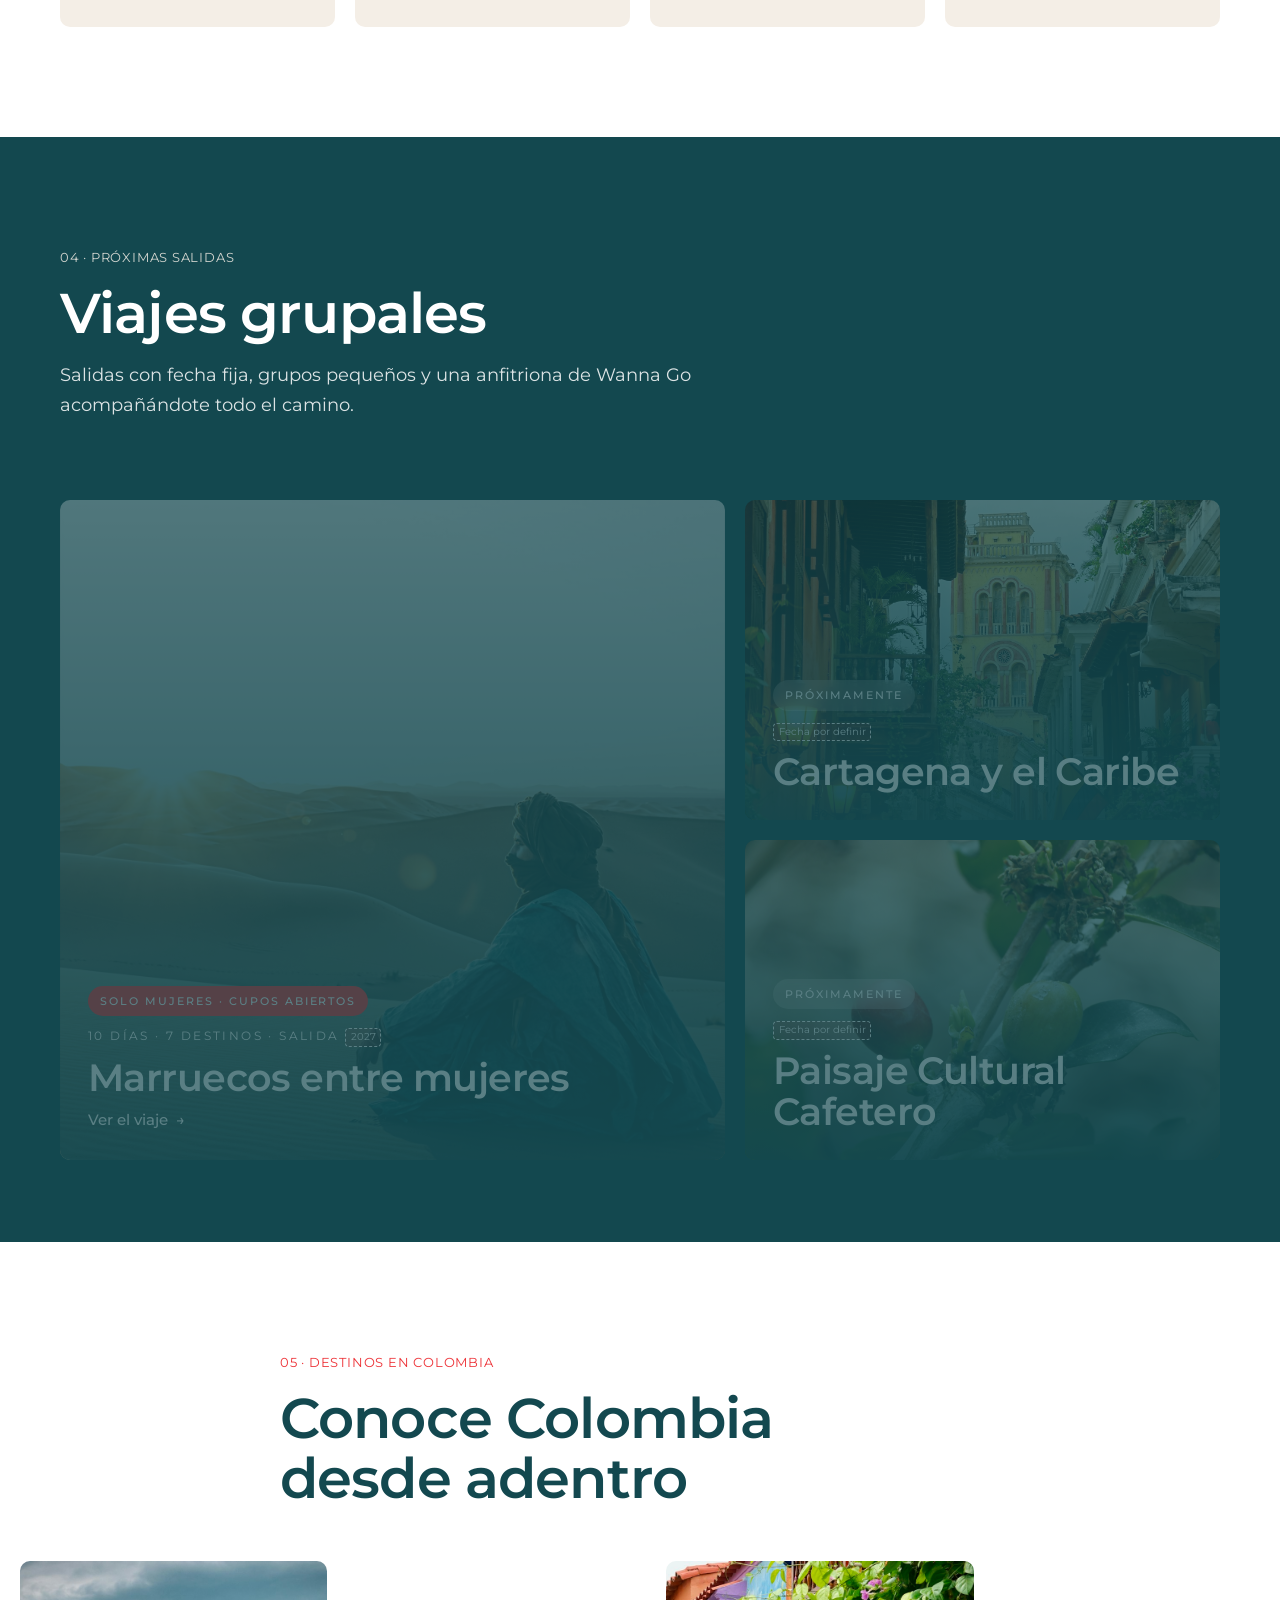
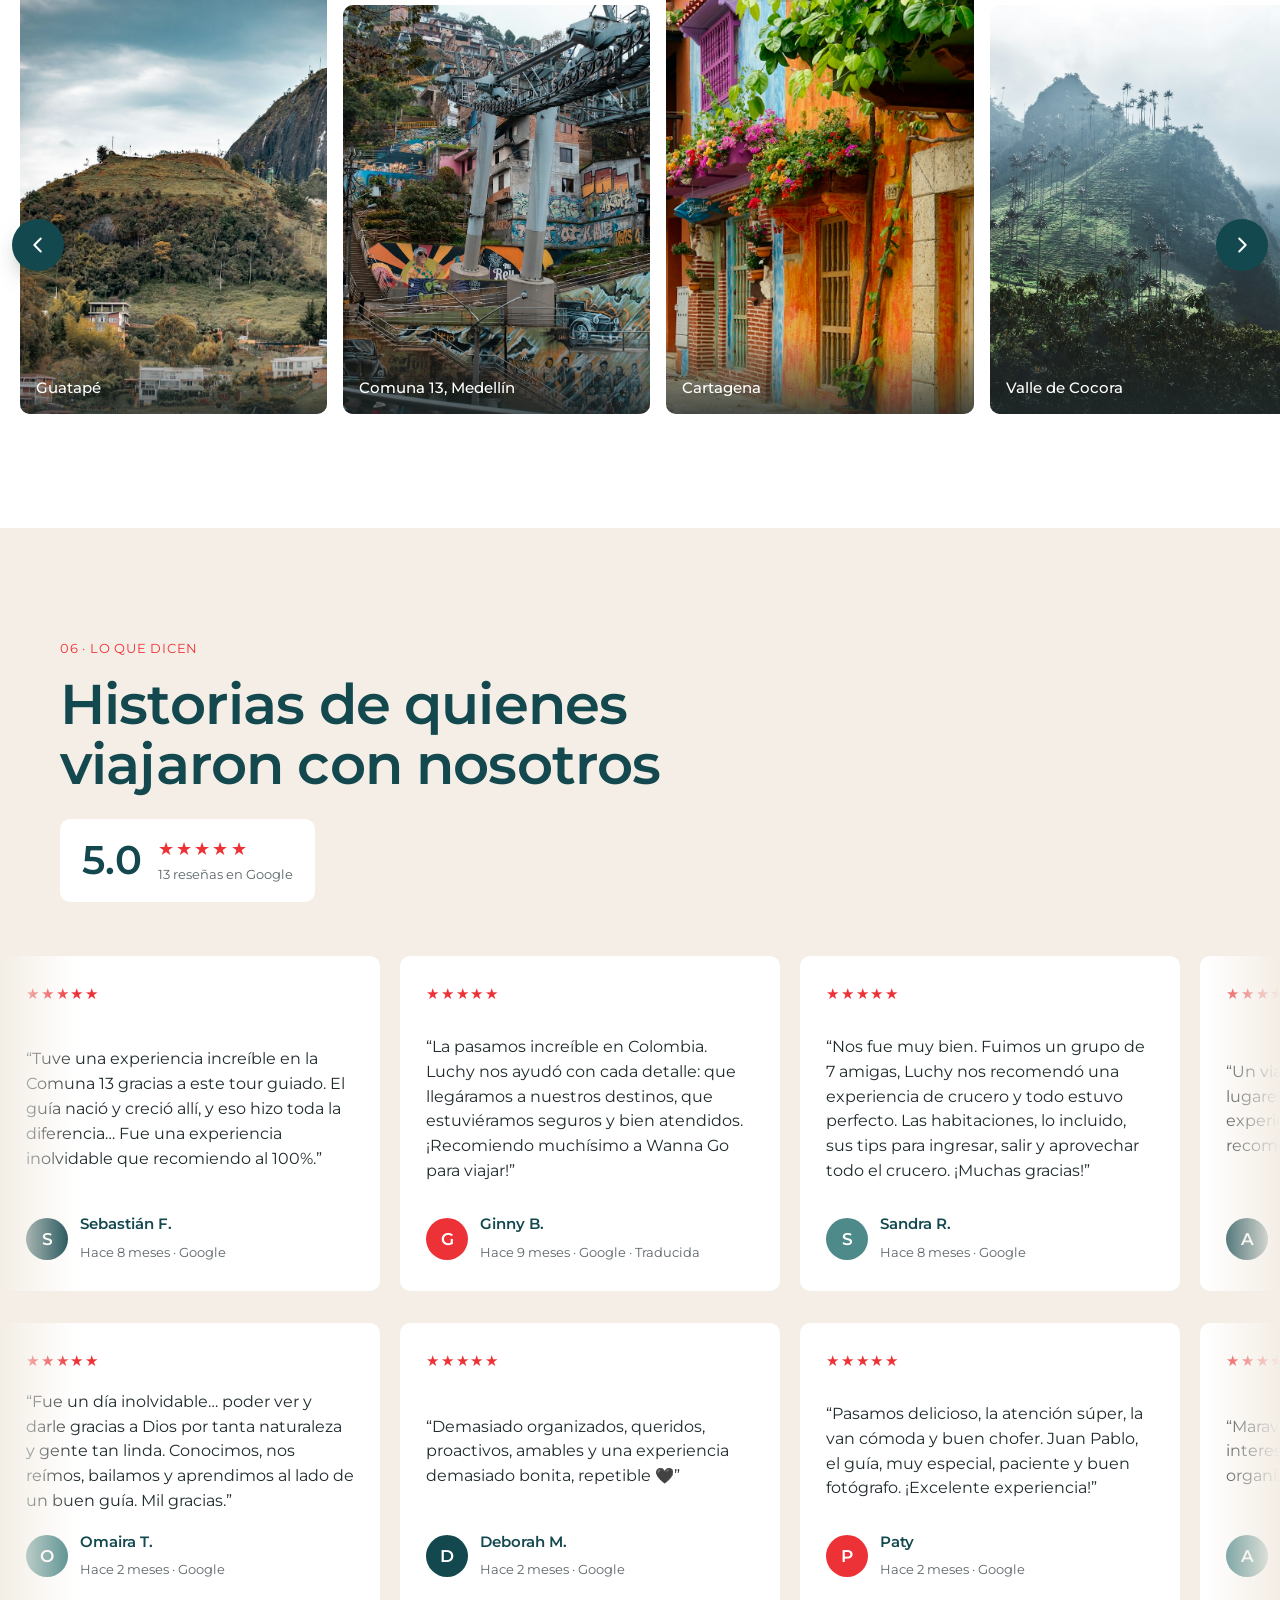
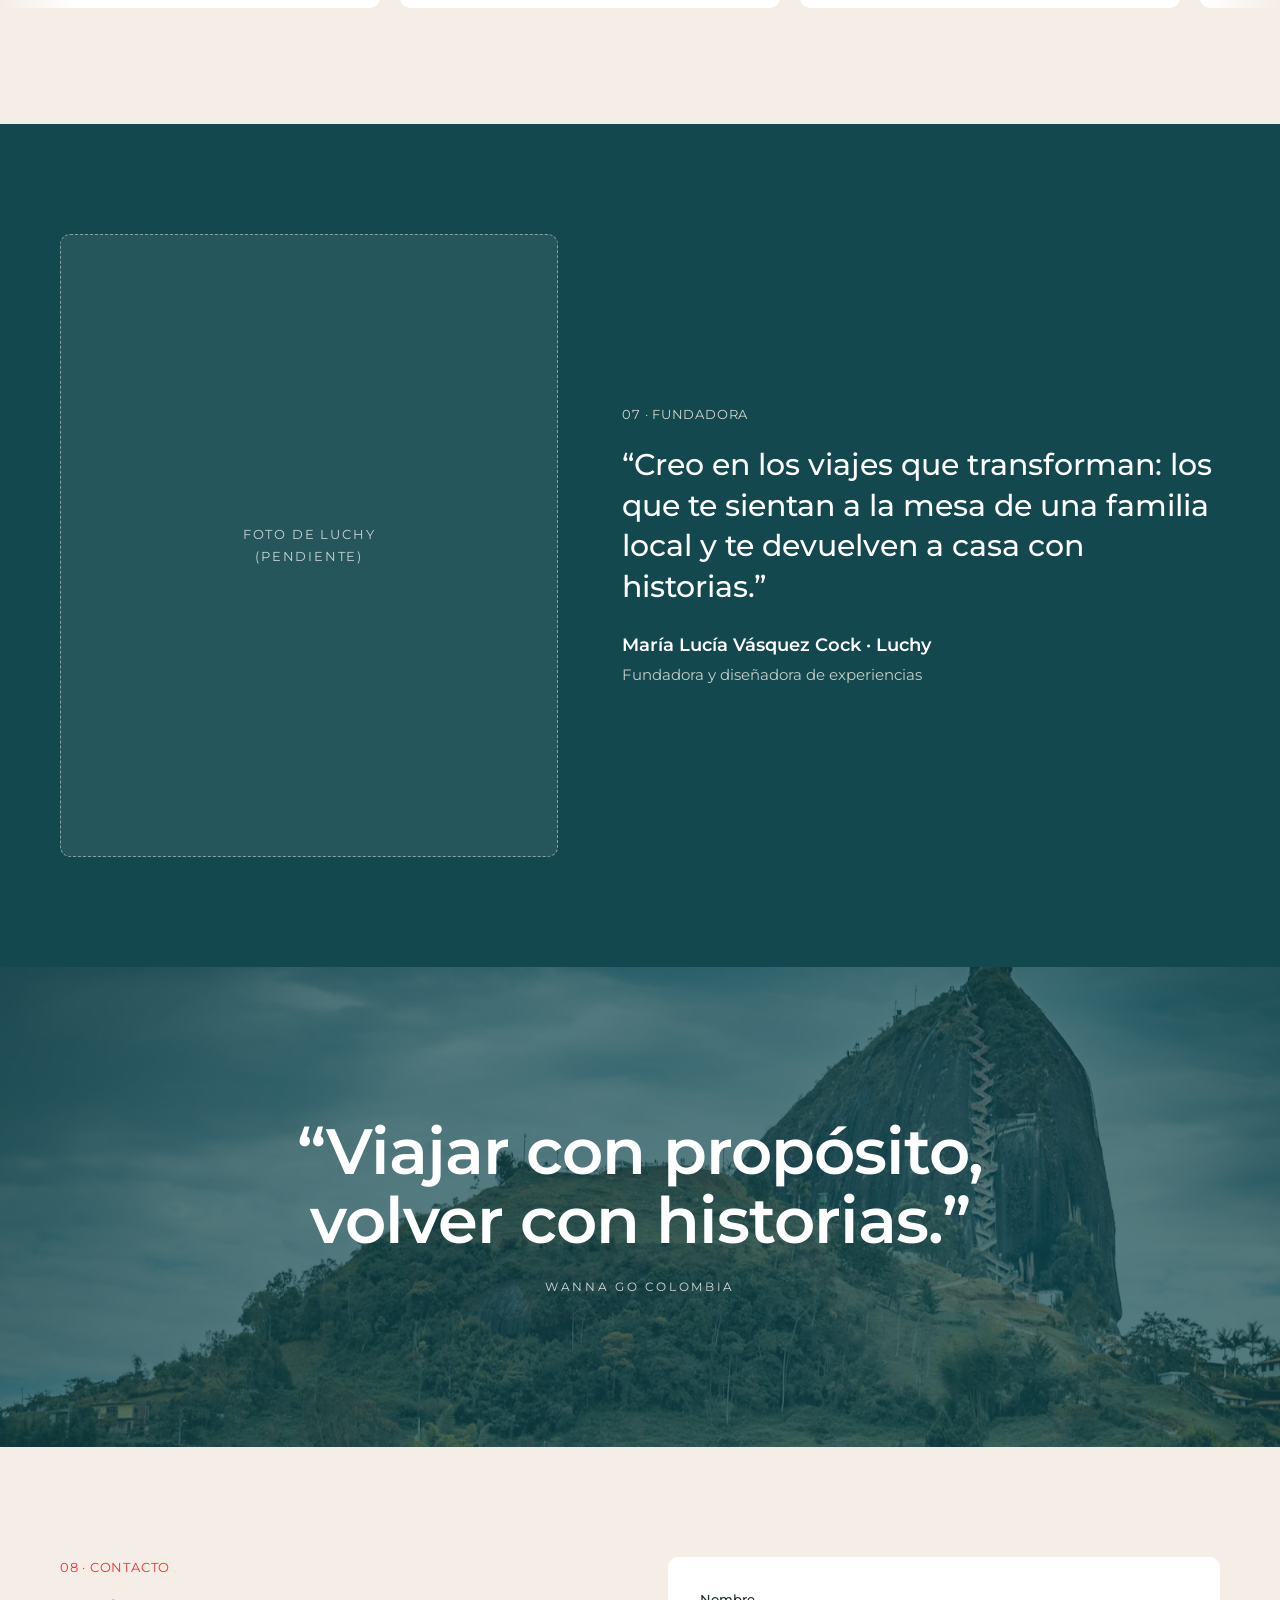
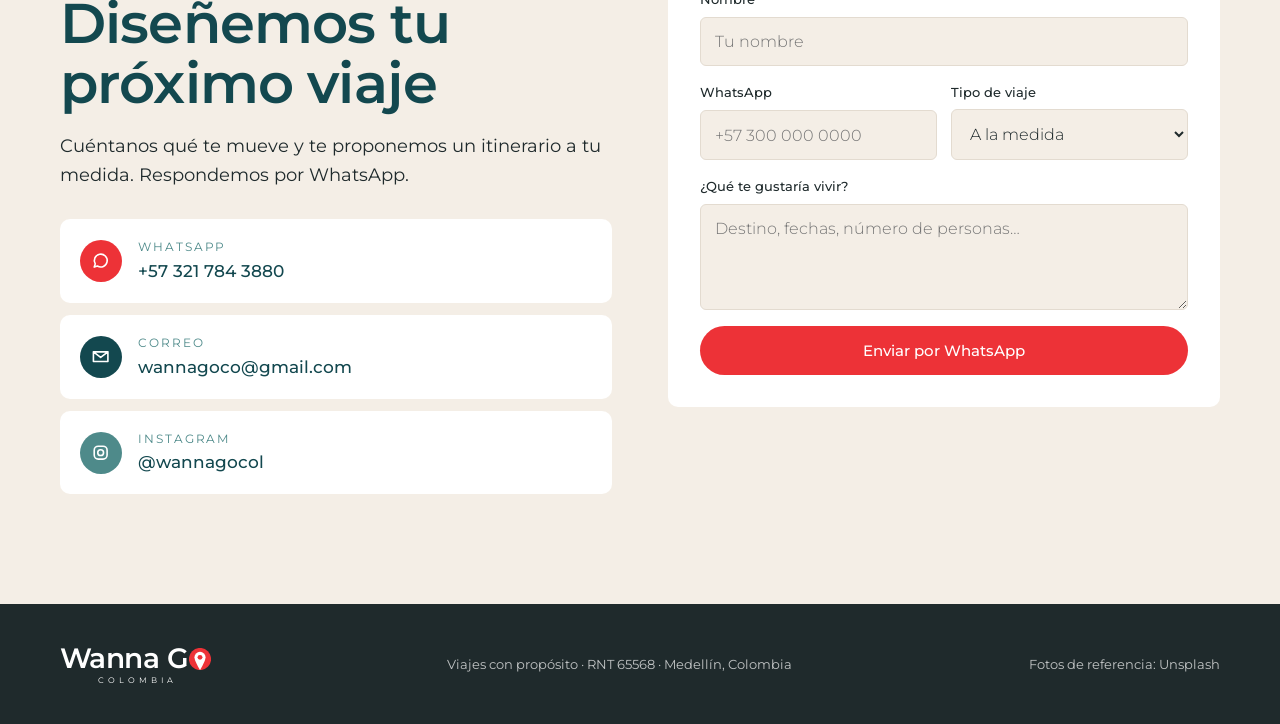
==== commit 400dd688: "WhatsApp flotante y sección de reseñas de Google en movimiento (ES/EN) Co-Authored-By: Claude Opus 5" ====
--- a/index.html
+++ b/index.html
@@ -280,11 +280,26 @@
   </div>
 </div>
 
+<section class="sec bg-arena reviews" id="resenas">
+  <div class="wrap rv-head">
+    <div class="rv">
+      <span class="eyebrow">06 · Lo que dicen</span>
+      <h2 class="h2">Historias de quienes viajaron con nosotros</h2>
+    </div>
+    <a class="rv-score rv" href="https://share.google/e8BOJXLnY23zuiExs" target="_blank" rel="noopener">
+      <b>5.0</b>
+      <span><span class="rv-stars" aria-hidden="true">★★★★★</span><small>13 reseñas en Google</small></span>
+    </a>
+  </div>
+  <div class="rv-row" aria-label="Reseñas de Google"></div>
+  <div class="rv-row rev" aria-hidden="true"></div>
+</section>
+
 <section class="sec bg-petroleo">
   <div class="wrap founder">
     <div class="ph rv">Foto de Luchy<br>(pendiente)</div>
     <div class="rv">
-      <span class="eyebrow on-dark">06 · Fundadora</span>
+      <span class="eyebrow on-dark">07 · Fundadora</span>
       <blockquote style="margin-top:20px">“Creo en los viajes que transforman: los que te sientan a la mesa de una familia local y te devuelven a casa con historias.”</blockquote>
       <div class="who"><b>María Lucía Vásquez Cock · Luchy</b><span>Fundadora y diseñadora de experiencias</span></div>
     </div>
@@ -302,7 +317,7 @@
 <section class="sec bg-arena" id="contacto">
   <div class="wrap contact">
     <div class="rv">
-      <span class="eyebrow">07 · Contacto</span>
+      <span class="eyebrow">08 · Contacto</span>
       <h2 class="h2">Diseñemos tu próximo viaje</h2>
       <p class="body-lg">Cuéntanos qué te mueve y te proponemos un itinerario a tu medida. Respondemos por WhatsApp.</p>
       <div class="channels">
@@ -352,9 +367,12 @@
   </div>
 </dialog>
 
+<a class="wa-float" href="https://wa.me/573122899185" target="_blank" rel="noopener" aria-label="Escríbenos por WhatsApp"><svg viewBox="0 0 32 32"><path d="M16 3a13 13 0 0 0-11.2 19.6L3 29l6.6-1.7A13 13 0 1 0 16 3zm0 23.7c-2 0-4-.6-5.7-1.6l-.4-.2-3.9 1 1-3.8-.3-.4A10.7 10.7 0 1 1 16 26.7zm5.9-8c-.3-.2-1.9-1-2.2-1-.3-.1-.5-.2-.7.2l-1 1.2c-.2.2-.4.3-.7.1-.3-.2-1.4-.5-2.6-1.6-1-.9-1.6-1.9-1.8-2.2-.2-.3 0-.5.1-.7l.5-.6.3-.5v-.6l-1-2.4c-.3-.6-.5-.5-.7-.5h-.6c-.2 0-.6.1-.9.4-.3.3-1.2 1.1-1.2 2.8s1.2 3.2 1.4 3.5c.2.2 2.4 3.6 5.7 5 2.8 1.1 3.4.9 4 .8.6-.1 1.9-.8 2.2-1.5.3-.8.3-1.4.2-1.5l-.6-.4z"/></svg></a>
+
 <script src="marca.js"></script>
 <script src="carrusel.js"></script>
 <script src="i18n.js"></script>
+<script src="resenas.js"></script>
 <script>
 // Pop-up del viaje destacado: una vez por visita, tras un momento
 (() => {
--- a/marca.css
+++ b/marca.css
@@ -64,6 +64,39 @@
 .lang-btn:hover{background:var(--rojo, #ED3237);color:#fff;box-shadow:none}
 .nav-actions{display:flex;align-items:center;gap:10px}
 
+
+/* WhatsApp flotante */
+.wa-float{position:fixed;z-index:40;right:max(20px,calc(env(safe-area-inset-right,0px) + 16px));bottom:max(20px,calc(env(safe-area-inset-bottom,0px) + 16px));width:60px;height:60px;border-radius:50%;background:#25D366;color:#FFFFFF;display:grid;place-items:center;box-shadow:0 12px 28px -10px rgba(31,42,44,.55);transition:transform .3s cubic-bezier(.2,.8,.2,1)}
+.wa-float:hover{transform:scale(1.08)}
+.wa-float svg{width:32px;height:32px;fill:currentColor}
+.wa-float::before{content:"";position:absolute;inset:0;border-radius:50%;background:#25D366;z-index:-1;animation:wa-pulse 2.6s ease-out infinite}
+@keyframes wa-pulse{0%{transform:scale(1);opacity:.55}80%,100%{transform:scale(1.6);opacity:0}}
+@media (prefers-reduced-motion:reduce){.wa-float::before{animation:none}}
+
+/* reseñas en movimiento */
+.reviews{overflow:hidden}
+.rv-head{display:flex;flex-wrap:wrap;justify-content:space-between;align-items:flex-end;gap:24px;margin-bottom:48px}
+.rv-score{display:flex;align-items:center;gap:16px;background:var(--blanco);border-radius:var(--r);padding:16px 22px;text-decoration:none;transition:transform .3s}
+.rv-score:hover{transform:translateY(-3px)}
+.rv-score b{font-weight:600;font-size:40px;line-height:1;color:var(--petroleo)}
+.rv-score .rv-stars{font-size:18px}
+.rv-score small{display:block;font-size:13px;color:var(--muted)}
+.rv-row{overflow:hidden;-webkit-mask-image:linear-gradient(90deg,transparent,#000 6%,#000 94%,transparent);mask-image:linear-gradient(90deg,transparent,#000 6%,#000 94%,transparent)}
+.rv-row+.rv-row{margin-top:20px}
+.rv-track{display:flex;gap:20px;width:max-content;animation:rv-slide 55s linear infinite;padding-block:6px}
+.rv-row.rev .rv-track{animation-direction:reverse;animation-duration:62s}
+.rv-row:hover .rv-track{animation-play-state:paused}
+@keyframes rv-slide{to{transform:translateX(calc(-50% - 10px))}}
+.rv-card{width:min(380px,82vw);flex:none;background:var(--blanco);border-radius:var(--r);padding:26px;display:grid;gap:16px;align-content:space-between;transition:transform .35s cubic-bezier(.2,.8,.2,1),box-shadow .35s}
+.rv-card:hover{transform:translateY(-4px);box-shadow:0 20px 40px -26px rgba(19,72,79,.45)}
+.rv-card p{font-size:15.5px;line-height:1.6;color:var(--ink)}
+.rv-stars{color:var(--rojo);letter-spacing:.12em;font-size:15px}
+.rv-card footer{display:flex;align-items:center;gap:12px}
+.rv-av{width:42px;height:42px;border-radius:50%;display:grid;place-items:center;color:#FFFFFF;font-weight:600;flex:none}
+.rv-card b{display:block;font-weight:600;color:var(--petroleo);font-size:15px}
+.rv-card small{font-size:12.5px;color:var(--muted)}
+@media (prefers-reduced-motion:reduce){.rv-row{overflow-x:auto}}
+
 /* íconos en círculo (manual: círculos petróleo / rojo con pictograma blanco) */
 .ico{display:inline-grid;place-items:center;width:56px;height:56px;border-radius:50%;flex:none}
 .ico.sm{width:42px;height:42px}
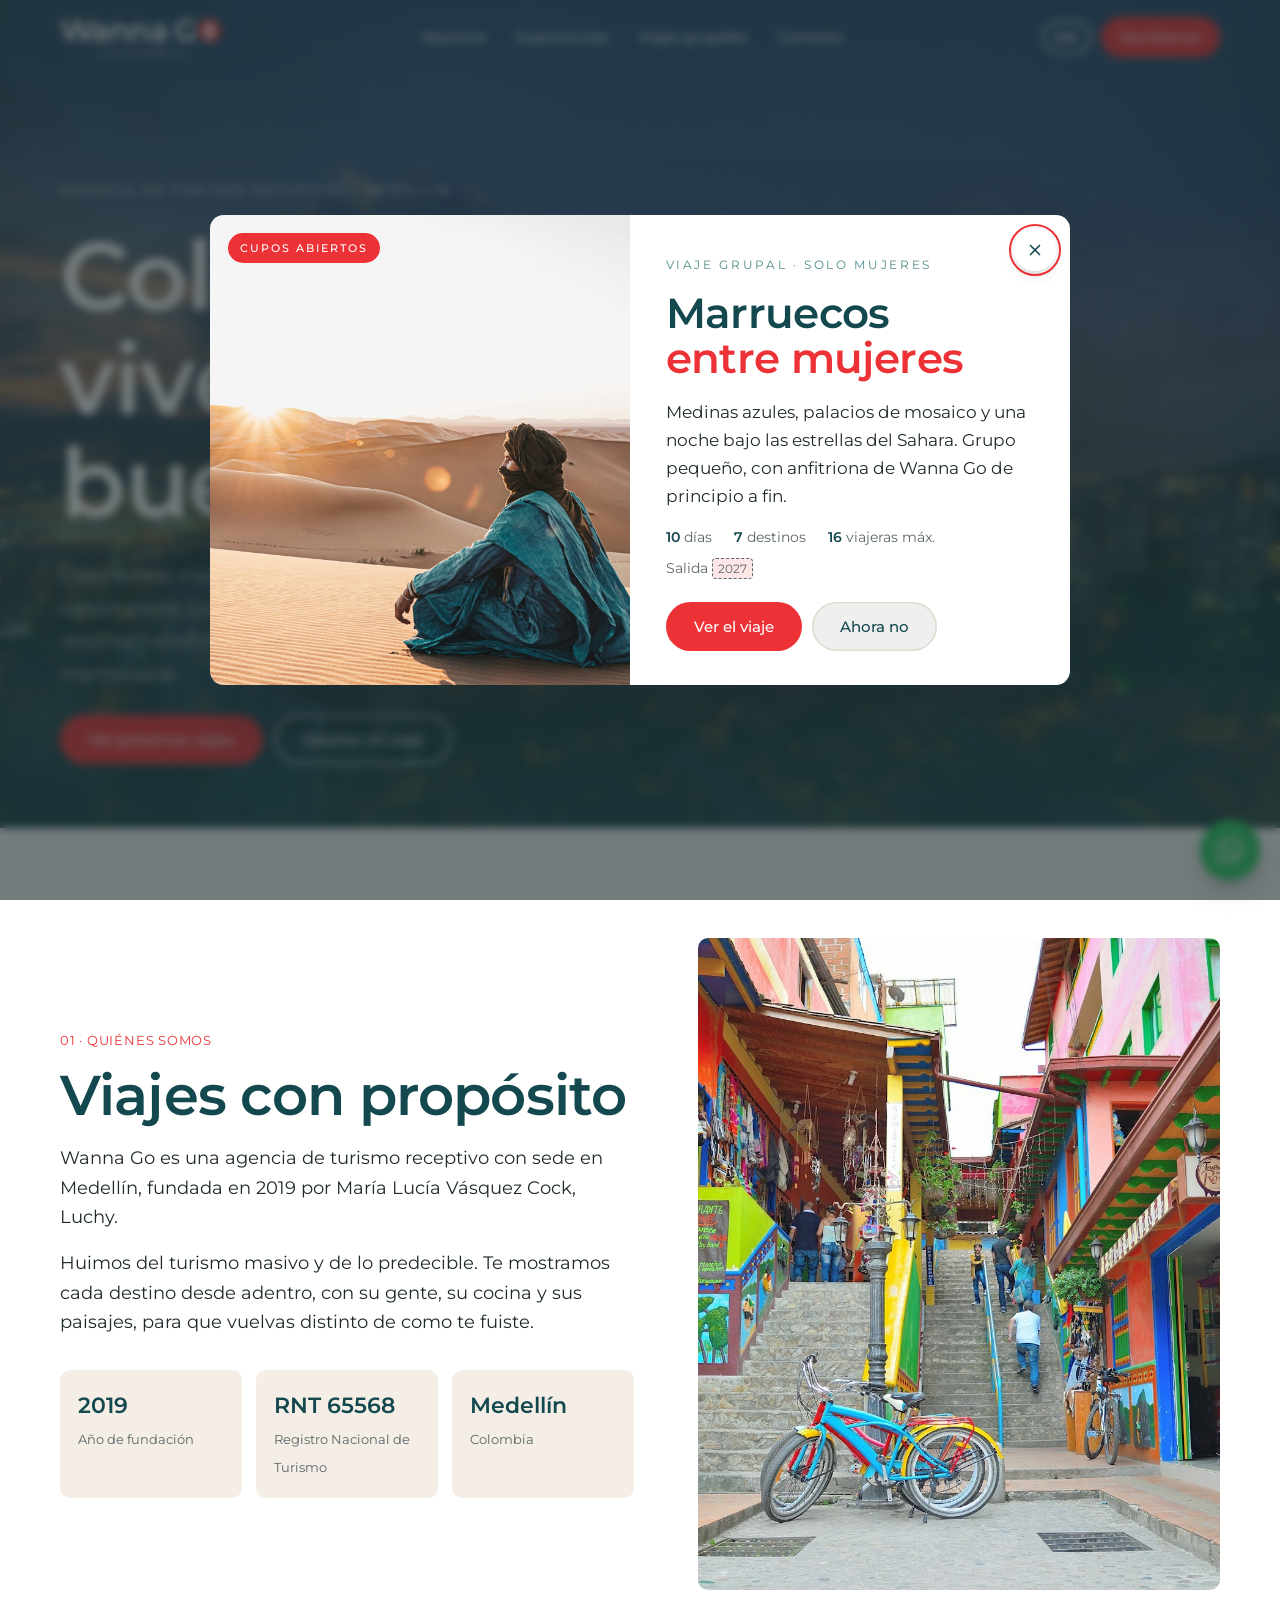
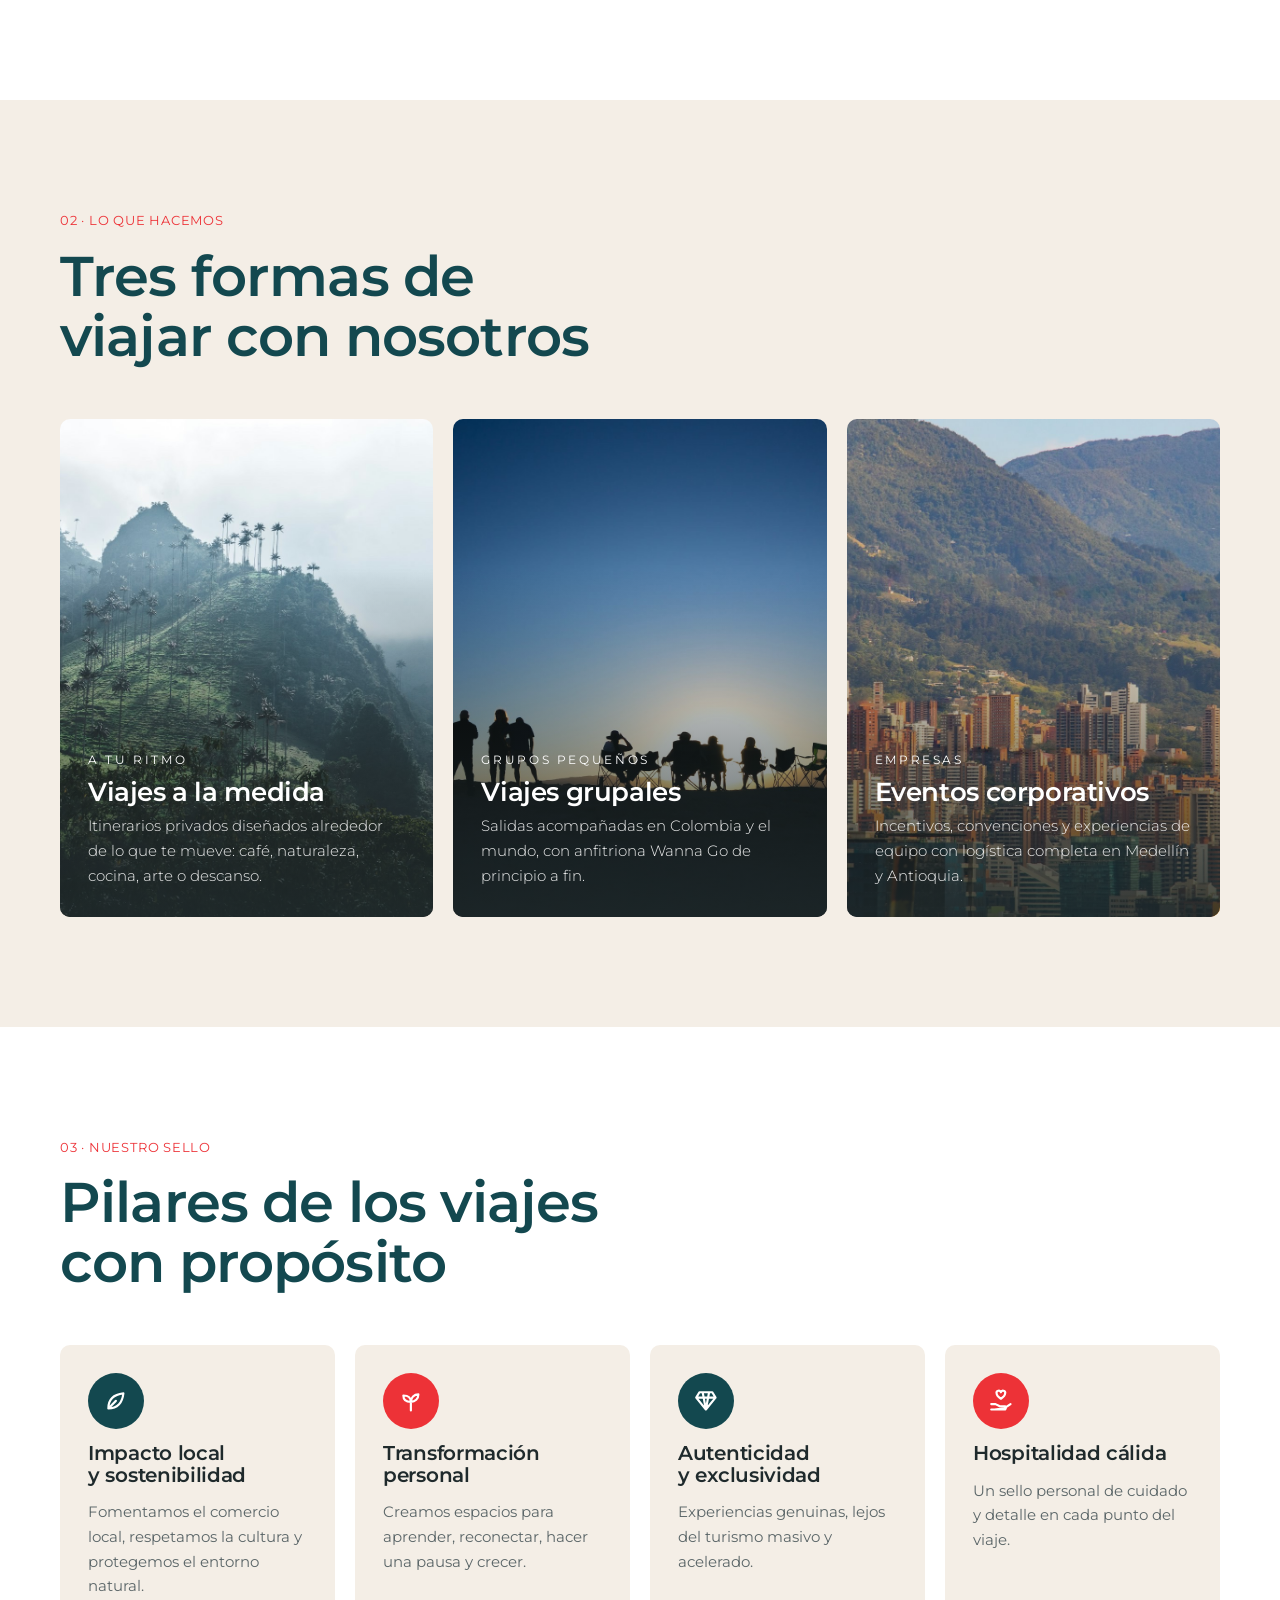
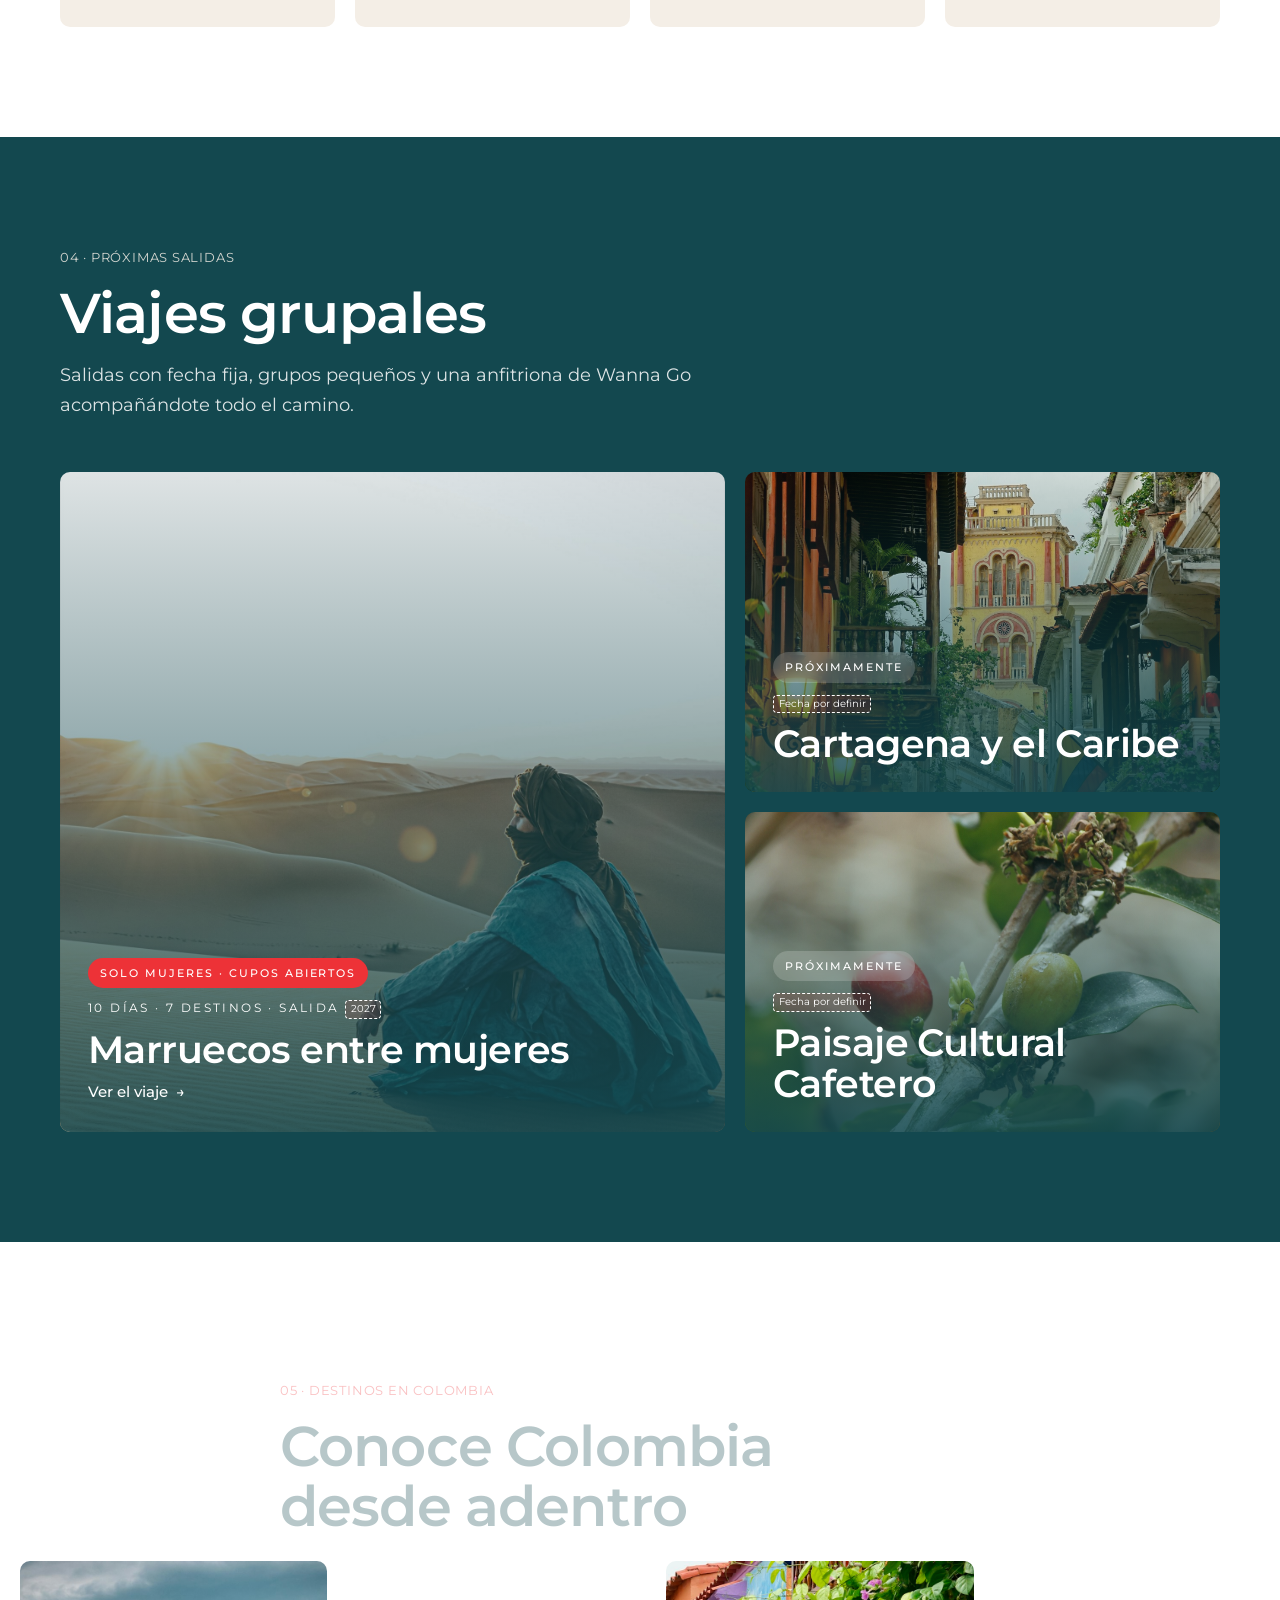
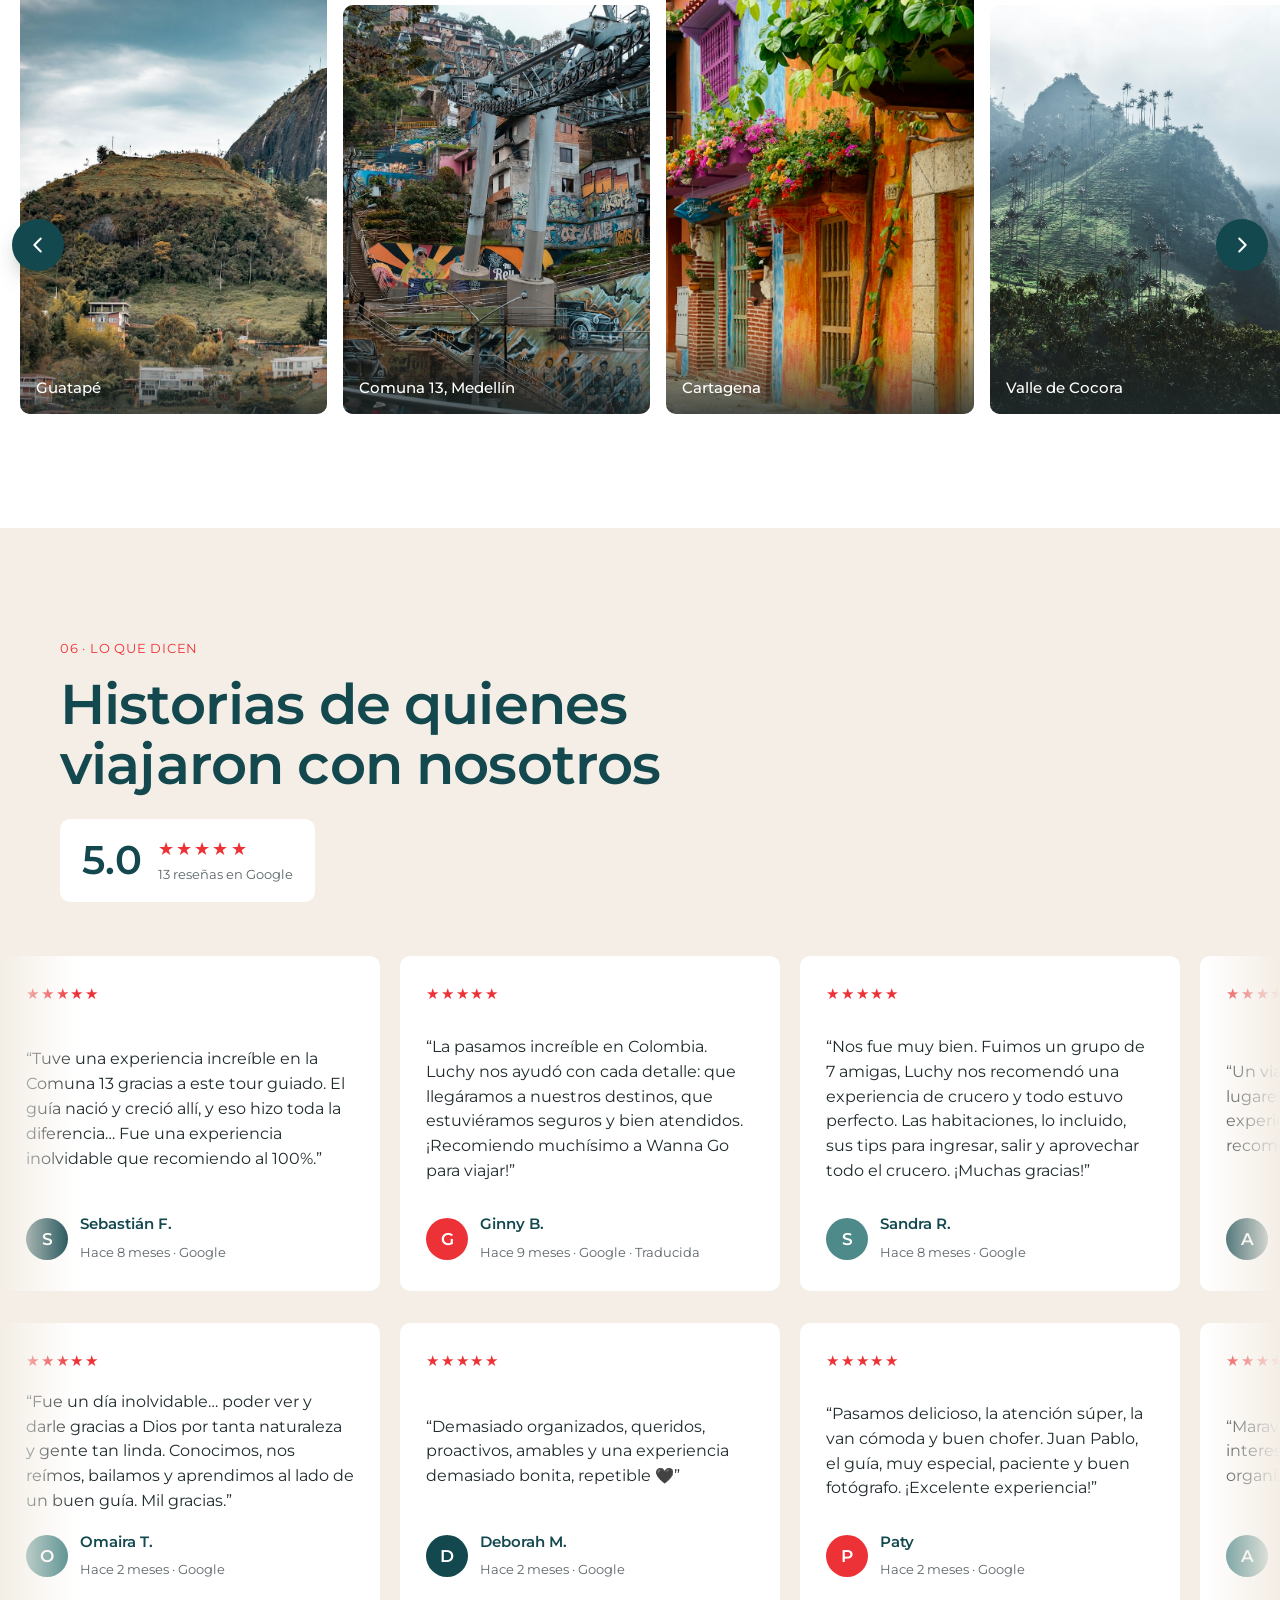
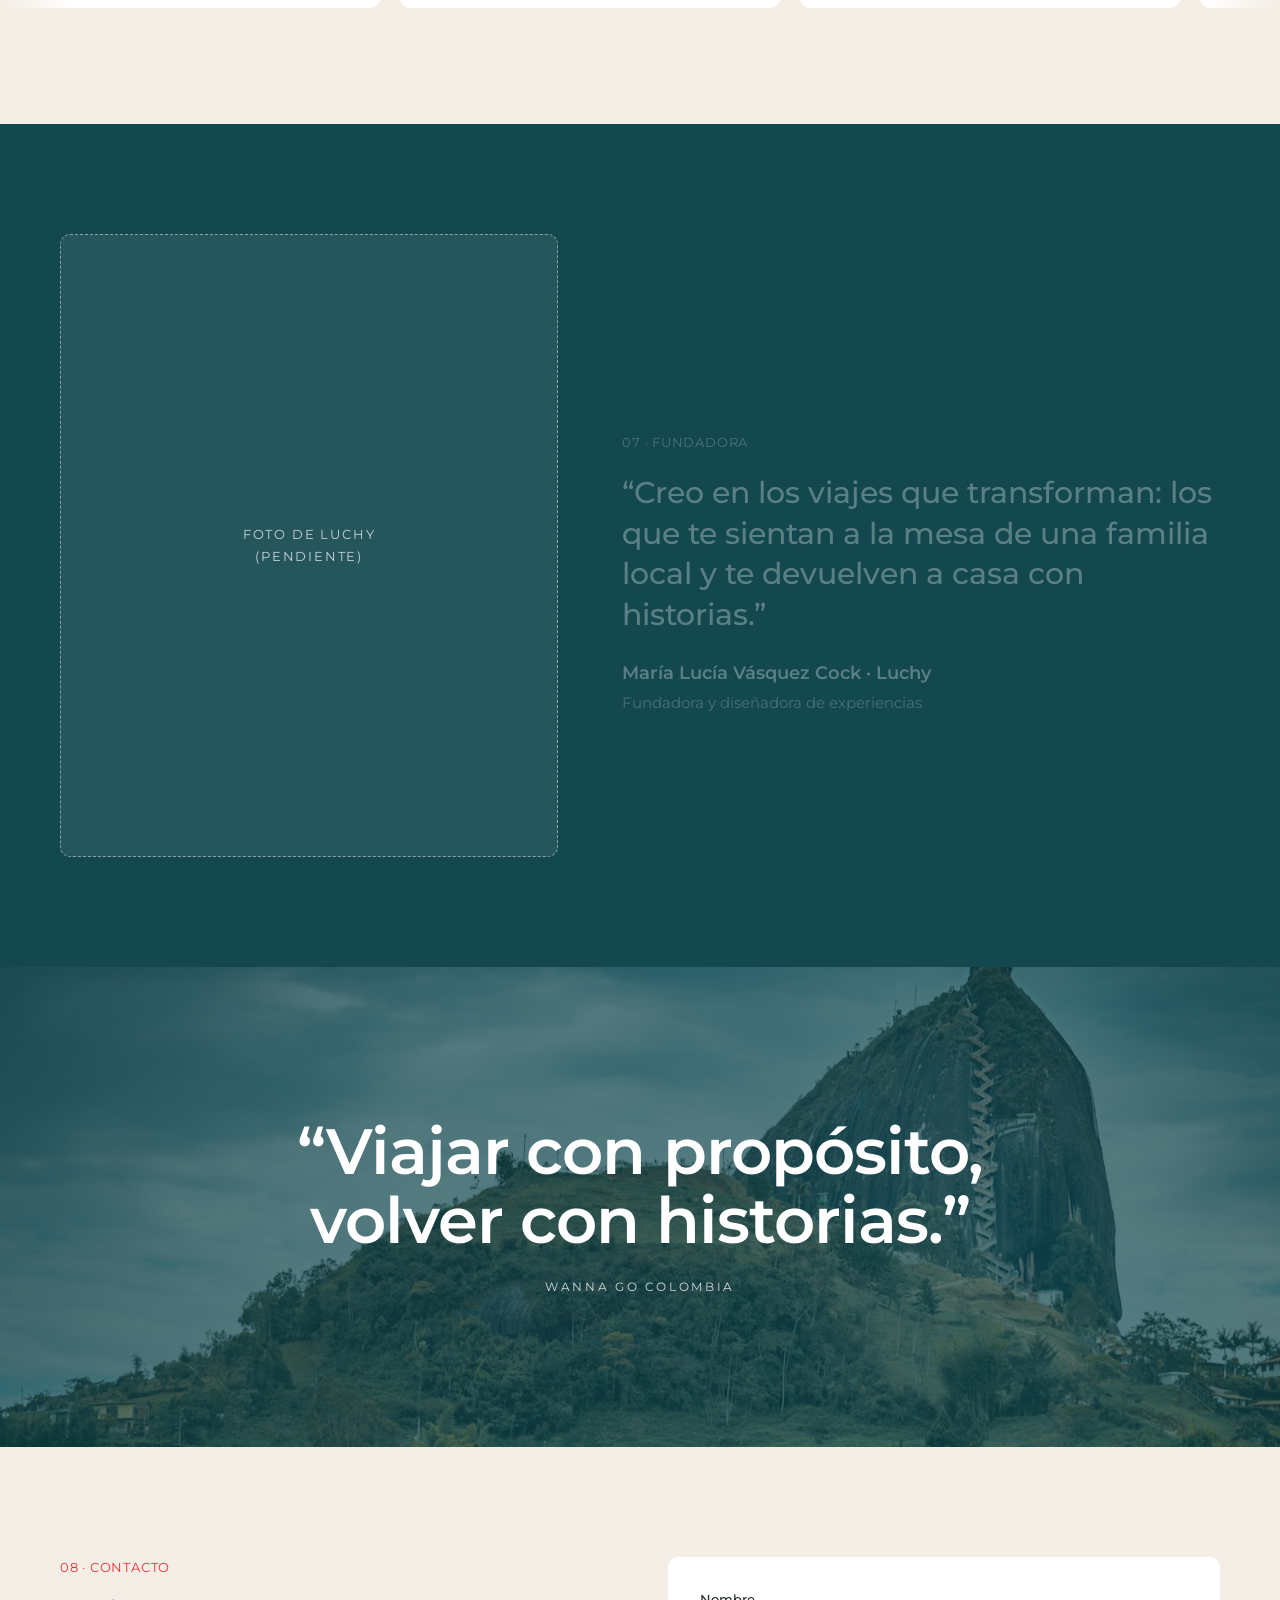
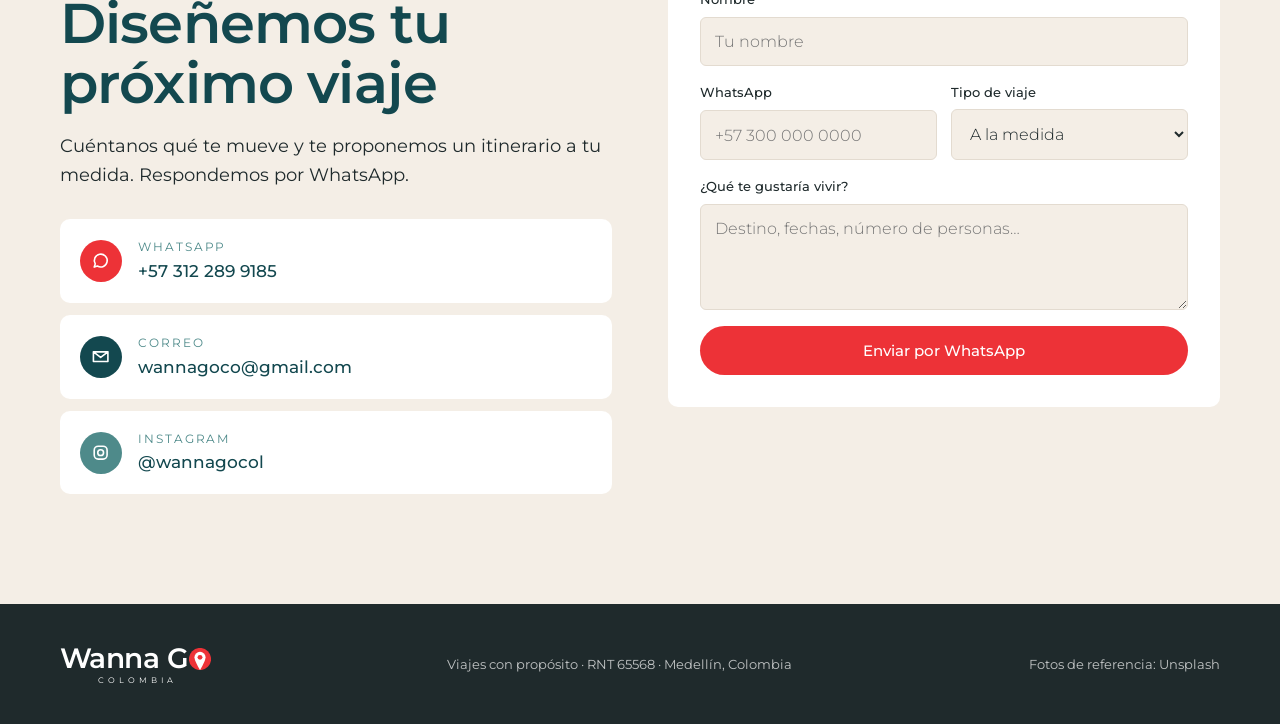
==== commit cf83988d: "Todos los enlaces de WhatsApp al +57 312 289 9185 Co-Authored-By: Claude Opus 5.5 <noreply@anthropic" ====
--- a/index.html
+++ b/index.html
@@ -141,7 +141,7 @@
       <li><a href="#viajes">Viajes grupales</a></li>
       <li><a href="#contacto">Contacto</a></li>
     </ul>
-    <div class="nav-actions"><button class="lang-btn" type="button" aria-label="Switch to English">EN</button><a class="btn btn-rojo" href="https://wa.me/573217843880" target="_blank" rel="noopener">Escríbenos</a></div>
+    <div class="nav-actions"><button class="lang-btn" type="button" aria-label="Switch to English">EN</button><a class="btn btn-rojo" href="https://wa.me/573122899185" target="_blank" rel="noopener">Escríbenos</a></div>
   </div>
 </nav>
 
@@ -321,7 +321,7 @@
       <h2 class="h2">Diseñemos tu próximo viaje</h2>
       <p class="body-lg">Cuéntanos qué te mueve y te proponemos un itinerario a tu medida. Respondemos por WhatsApp.</p>
       <div class="channels">
-        <a class="channel" href="https://wa.me/573217843880" target="_blank" rel="noopener"><span class="ico rojo sm"><svg viewBox="0 0 24 24"><path d="M4 20l1.3-4A8 8 0 1 1 8 18.7z"/></svg></span><span><small>WhatsApp</small><b>+57 321 784 3880</b></span></a>
+        <a class="channel" href="https://wa.me/573122899185" target="_blank" rel="noopener"><span class="ico rojo sm"><svg viewBox="0 0 24 24"><path d="M4 20l1.3-4A8 8 0 1 1 8 18.7z"/></svg></span><span><small>WhatsApp</small><b>+57 312 289 9185</b></span></a>
         <a class="channel" href="mailto:wannagoco@gmail.com"><span class="ico petroleo sm"><svg viewBox="0 0 24 24"><path d="M3 6h18v12H3zm0 0 9 7 9-7"/></svg></span><span><small>Correo</small><b>wannagoco@gmail.com</b></span></a>
         <a class="channel" href="https://www.instagram.com/wannagocol/" target="_blank" rel="noopener"><span class="ico agua sm"><svg viewBox="0 0 24 24"><rect x="4" y="4" width="16" height="16" rx="5"/><circle cx="12" cy="12" r="3.6"/></svg></span><span><small>Instagram</small><b>@wannagocol</b></span></a>
       </div>
@@ -395,7 +395,7 @@
   msg.hidden = false;
   if (!name) { msg.textContent = wgT('Escribe tu nombre para que sepamos a quién responder.'); return; }
   const text = `Hola Wanna Go, soy ${name}. Me interesa un ${f.type.value.toLowerCase()}. ${f.msg.value.trim()}`.trim();
-  window.open('https://wa.me/573217843880?text=' + encodeURIComponent(text), '_blank', 'noopener');
+  window.open('https://wa.me/573122899185?text=' + encodeURIComponent(text), '_blank', 'noopener');
   msg.textContent = wgT('Te abrimos WhatsApp con tu mensaje listo para enviar.');
 });
 </script>
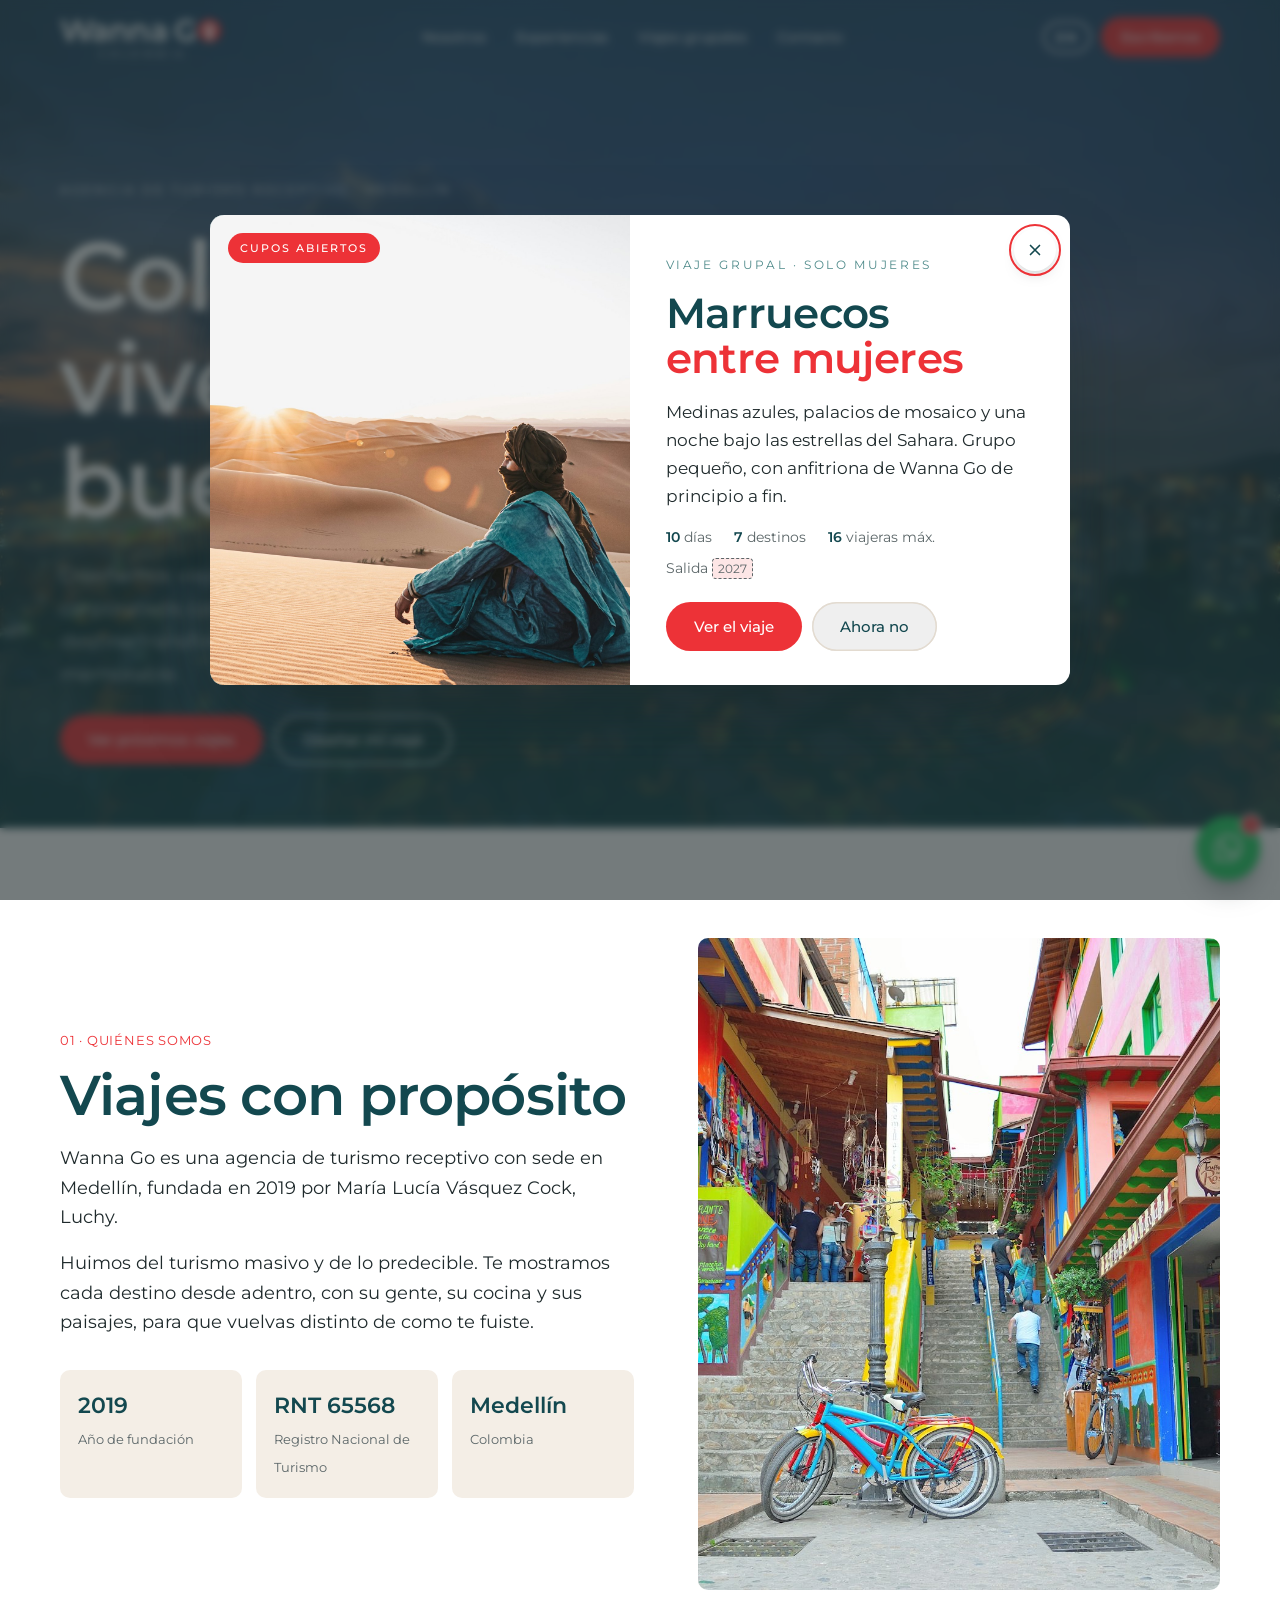
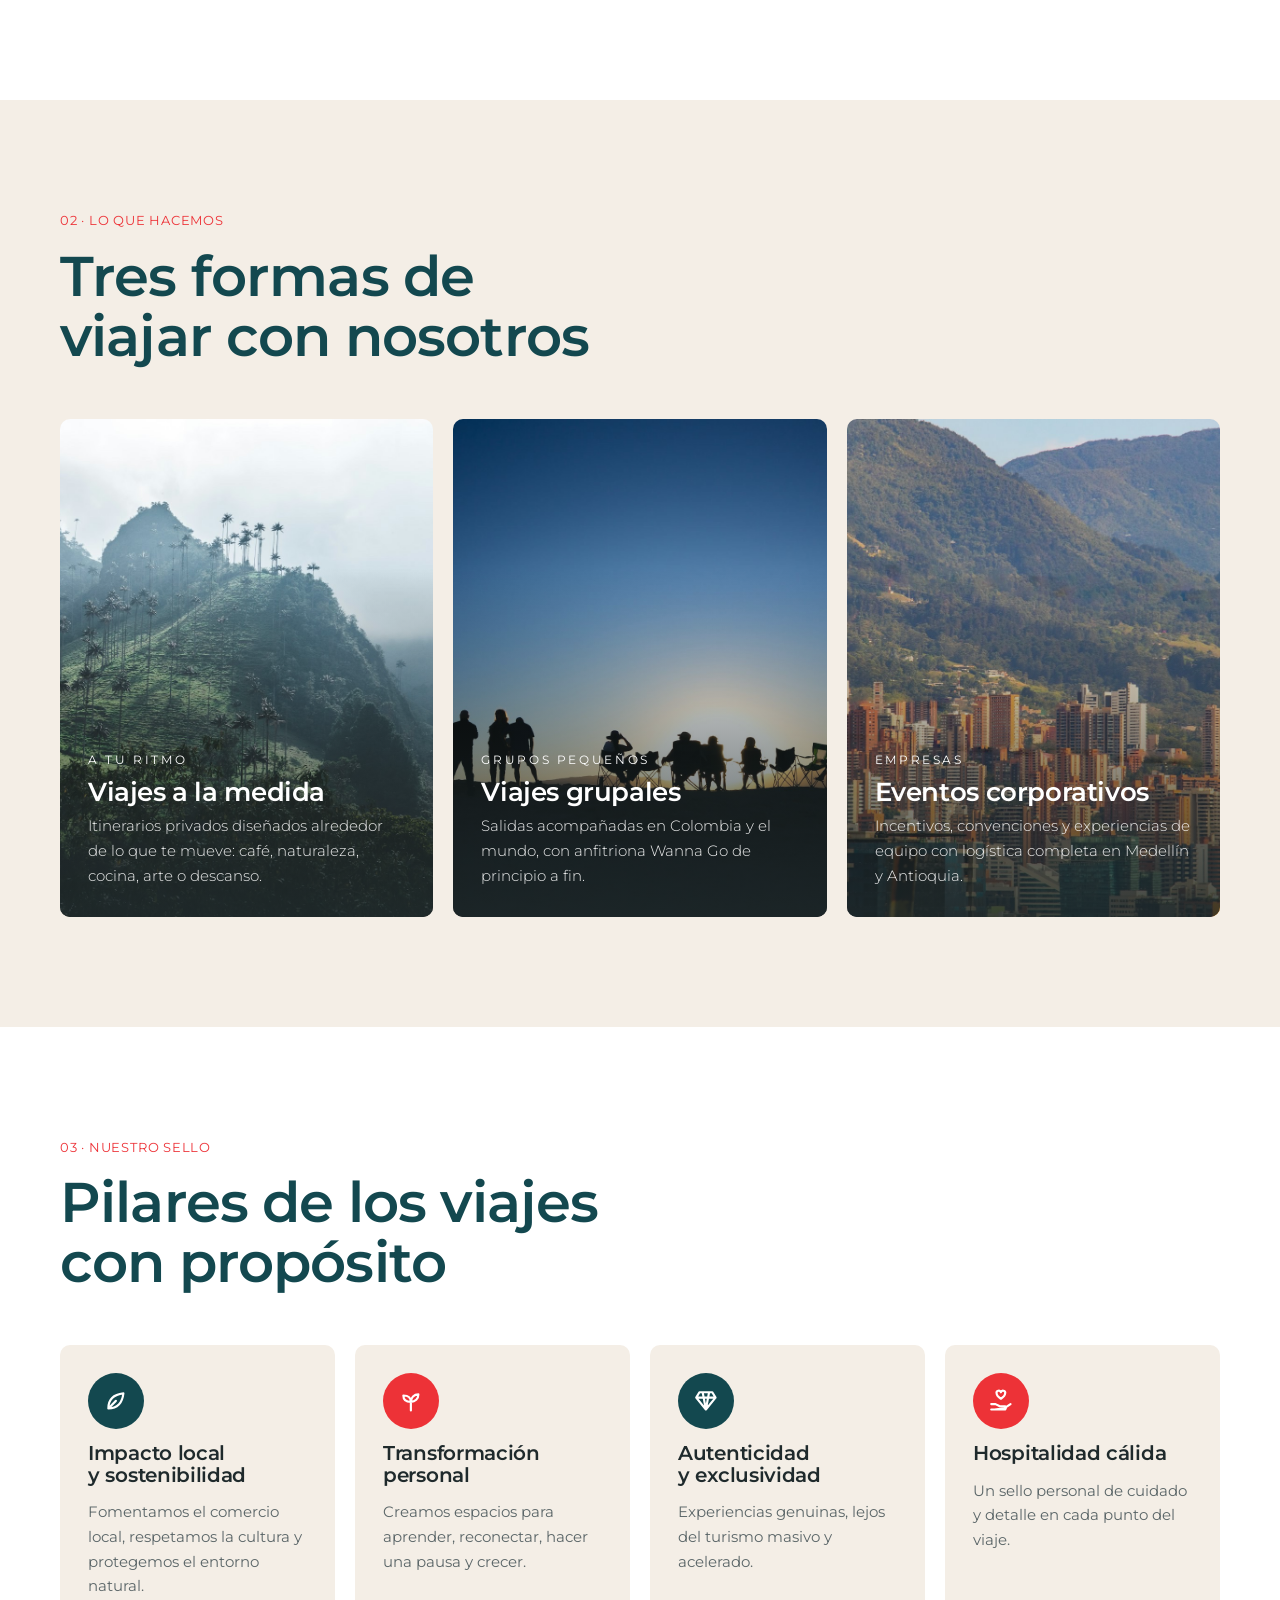
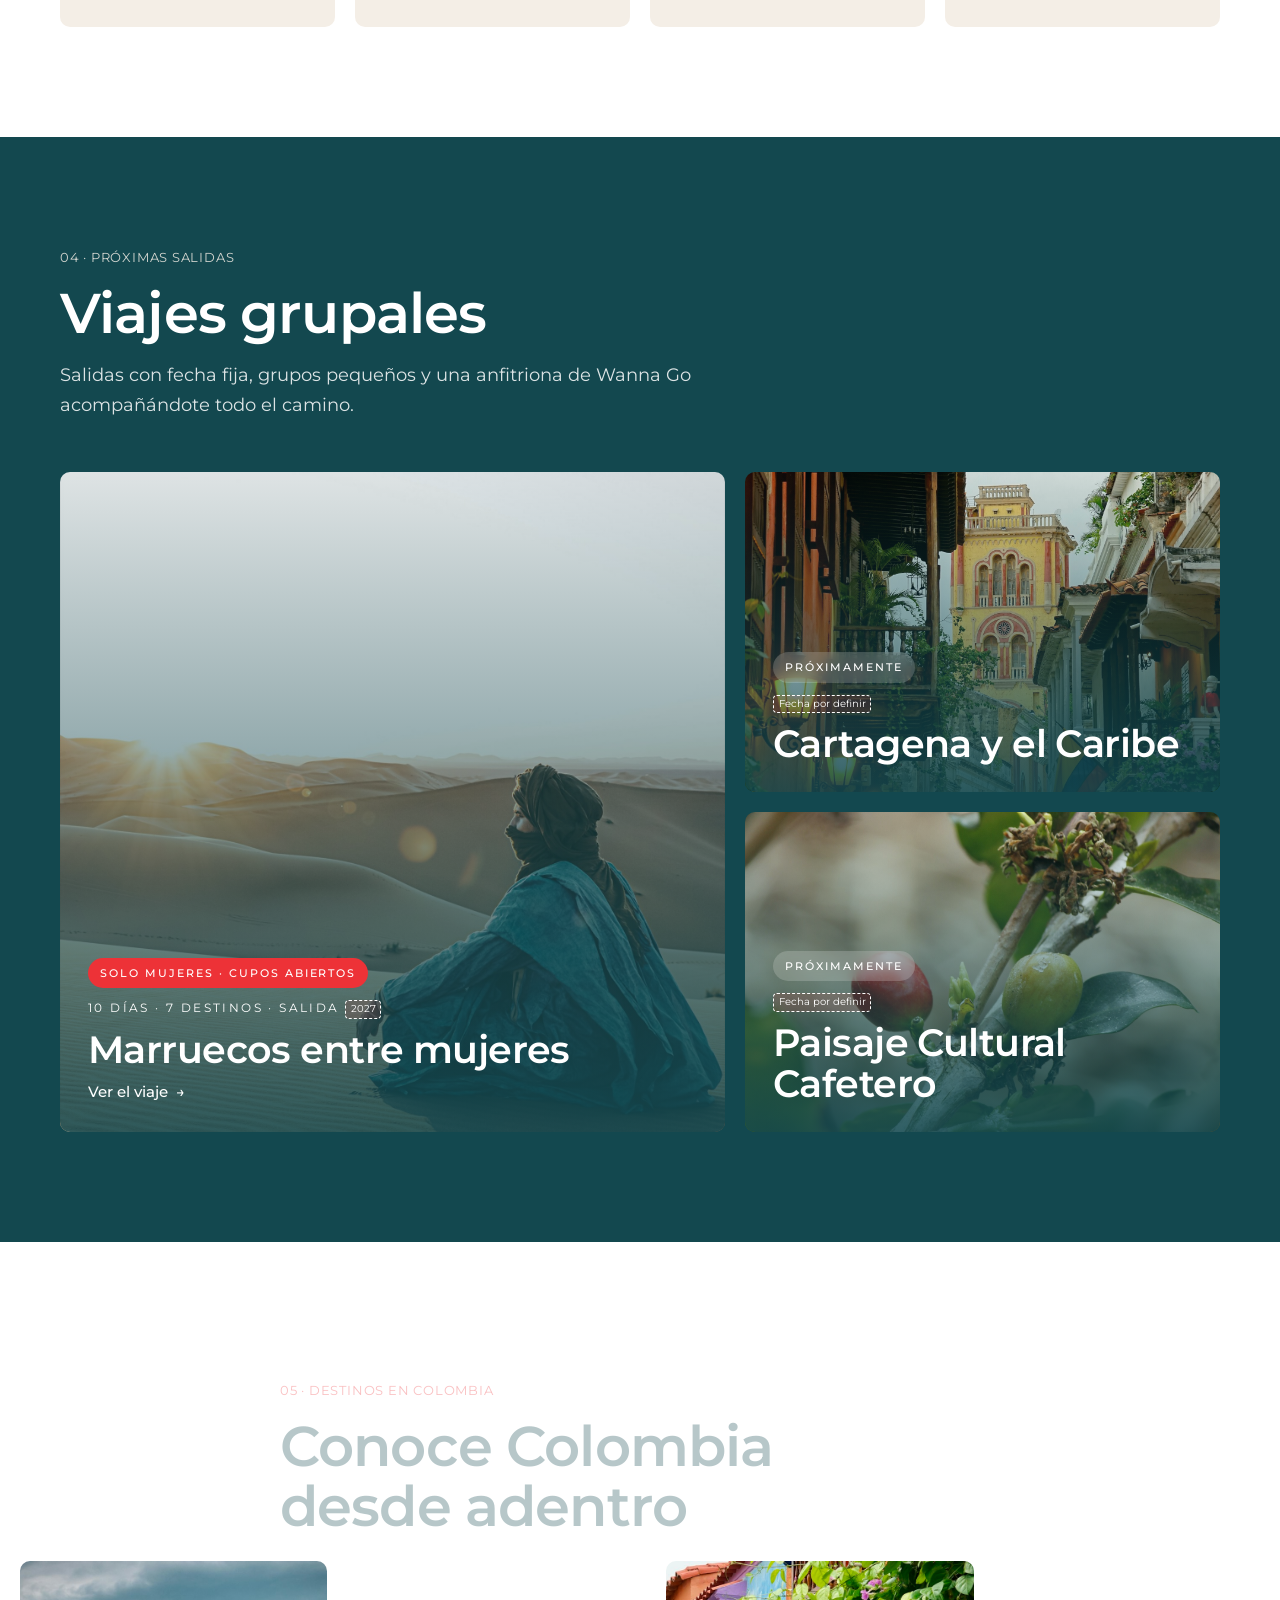
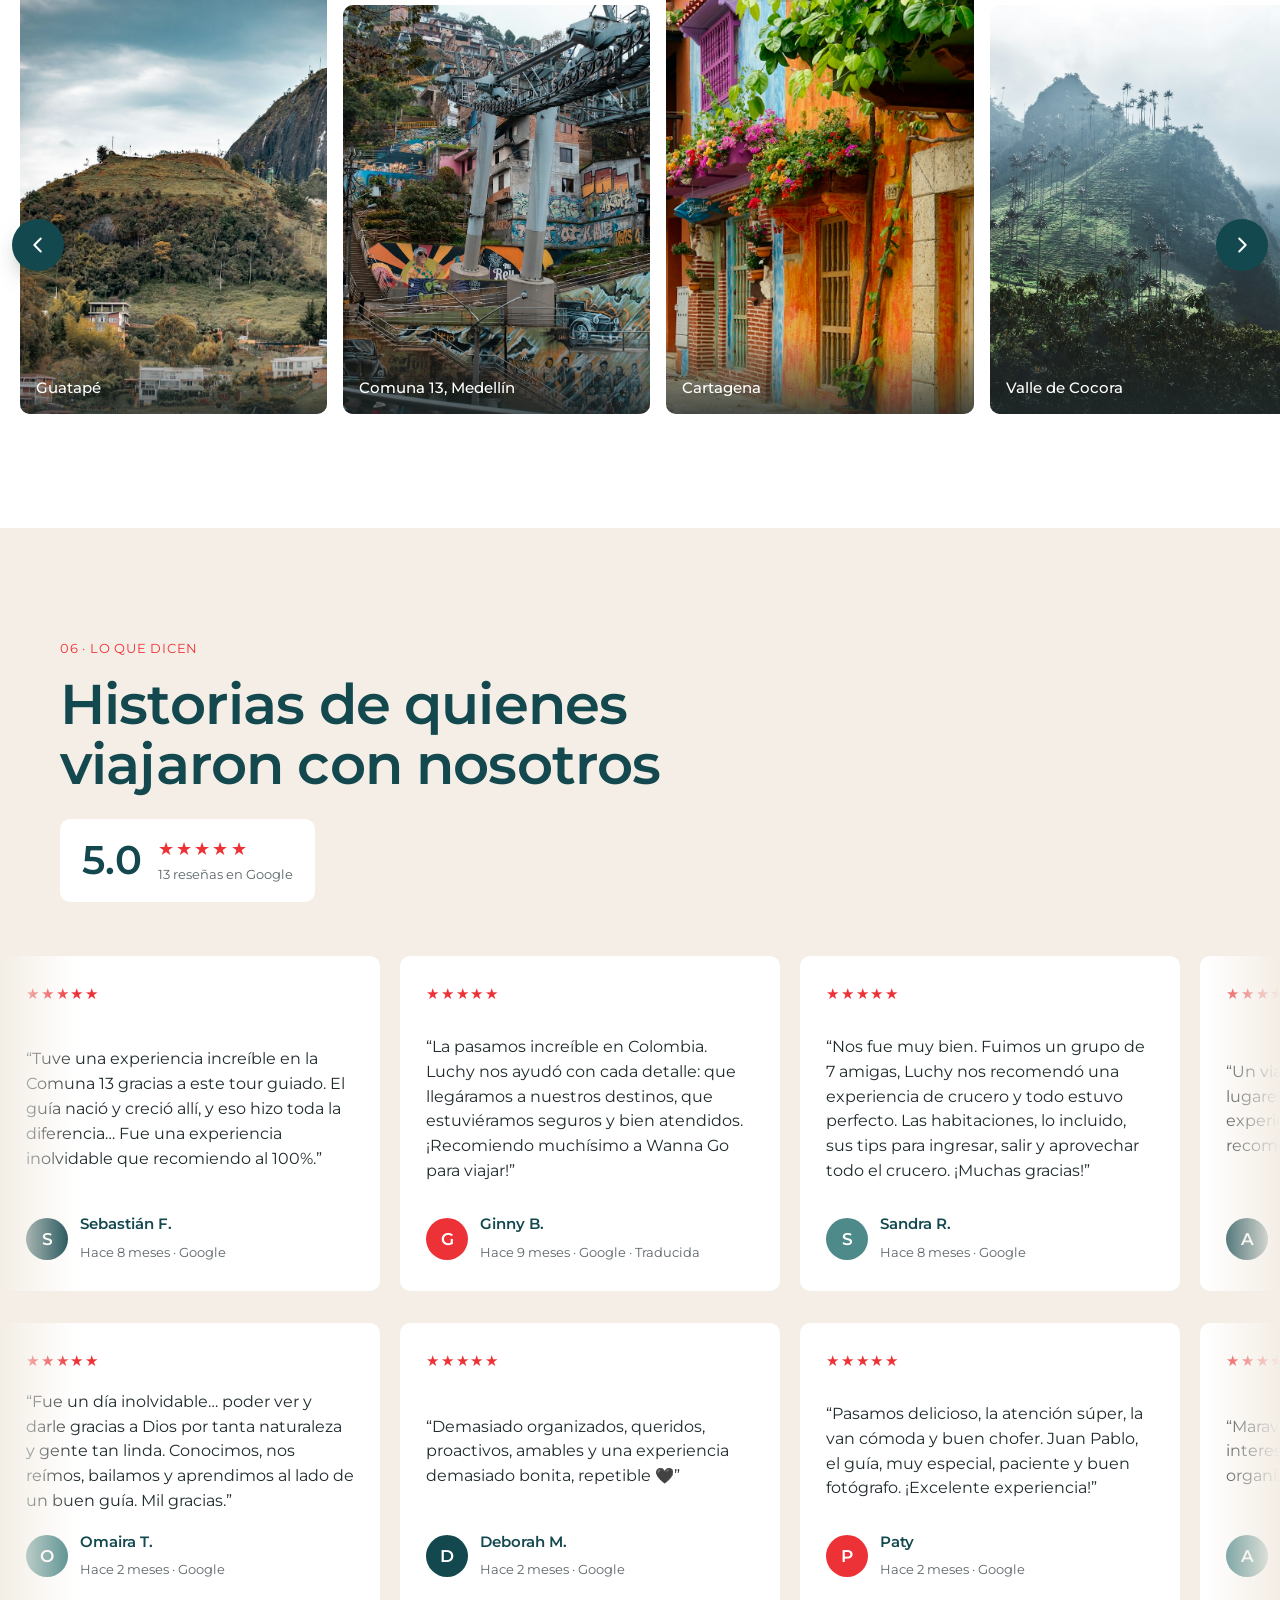
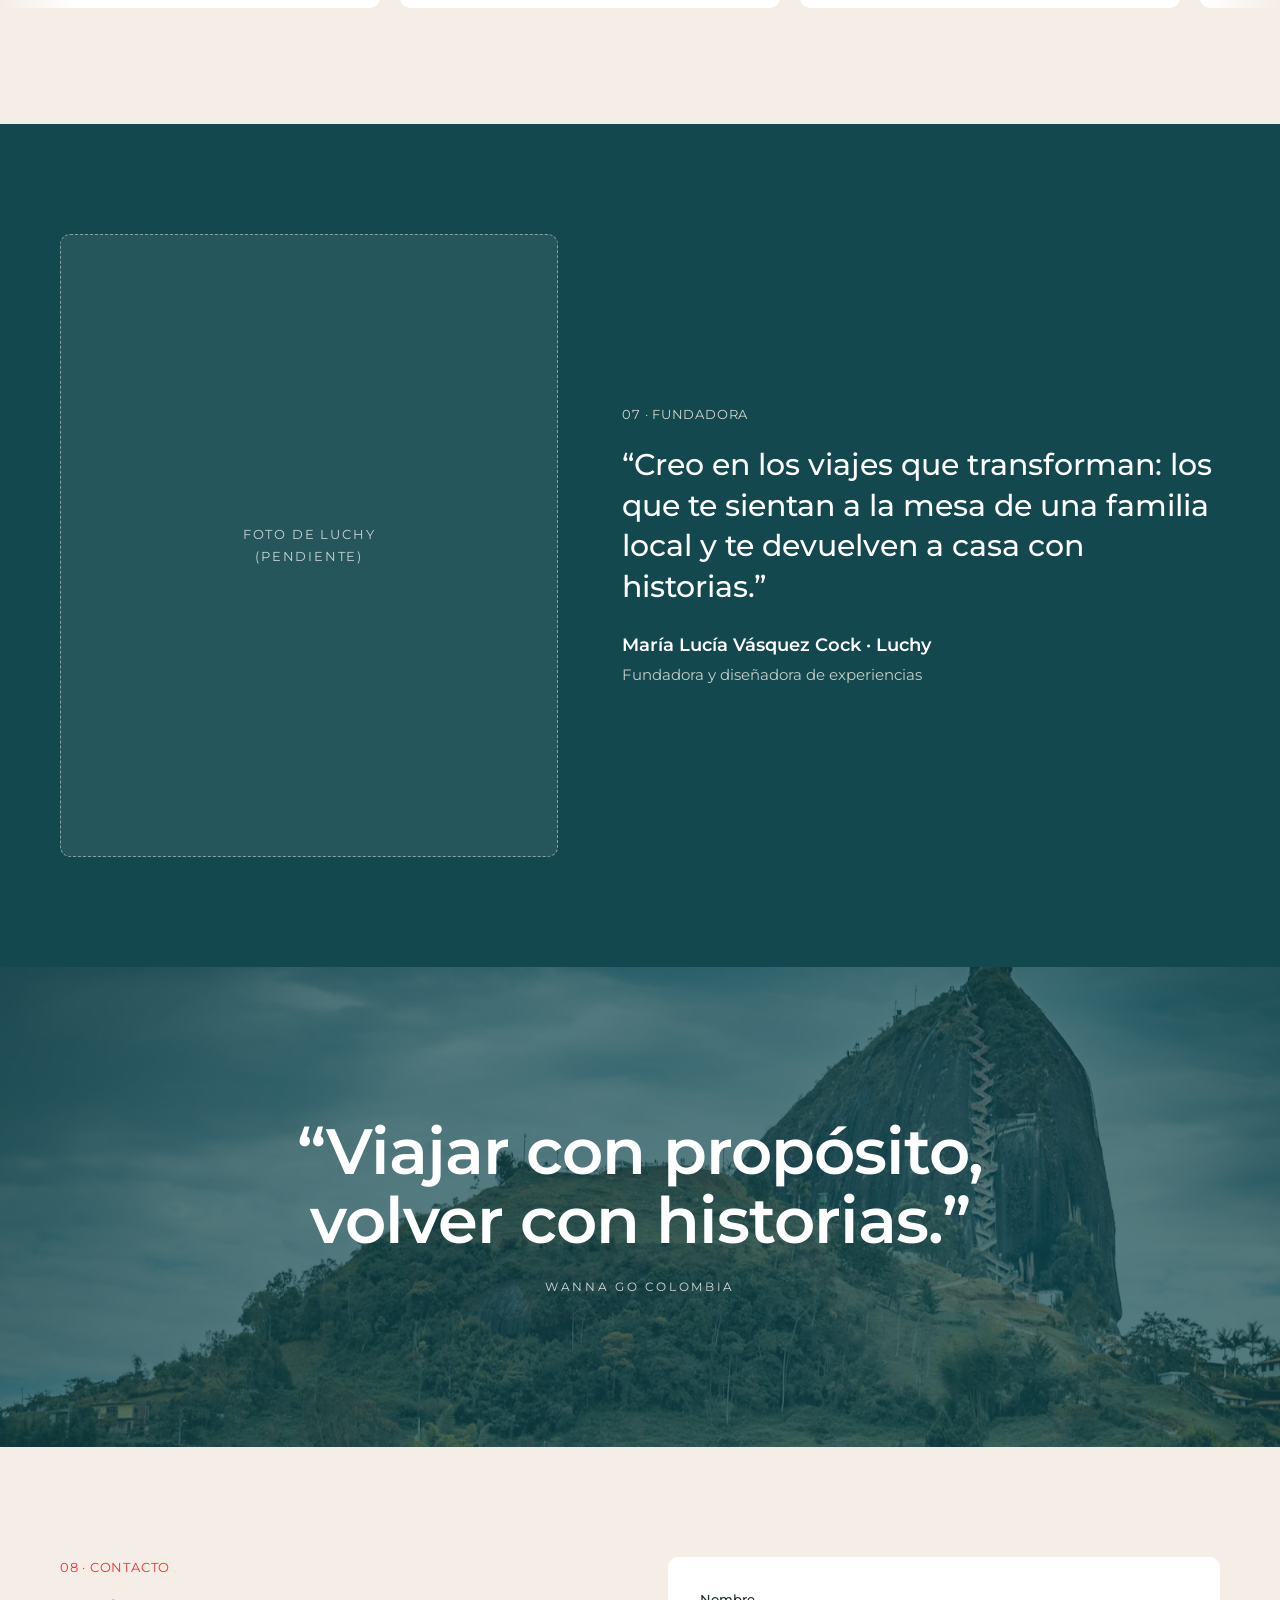
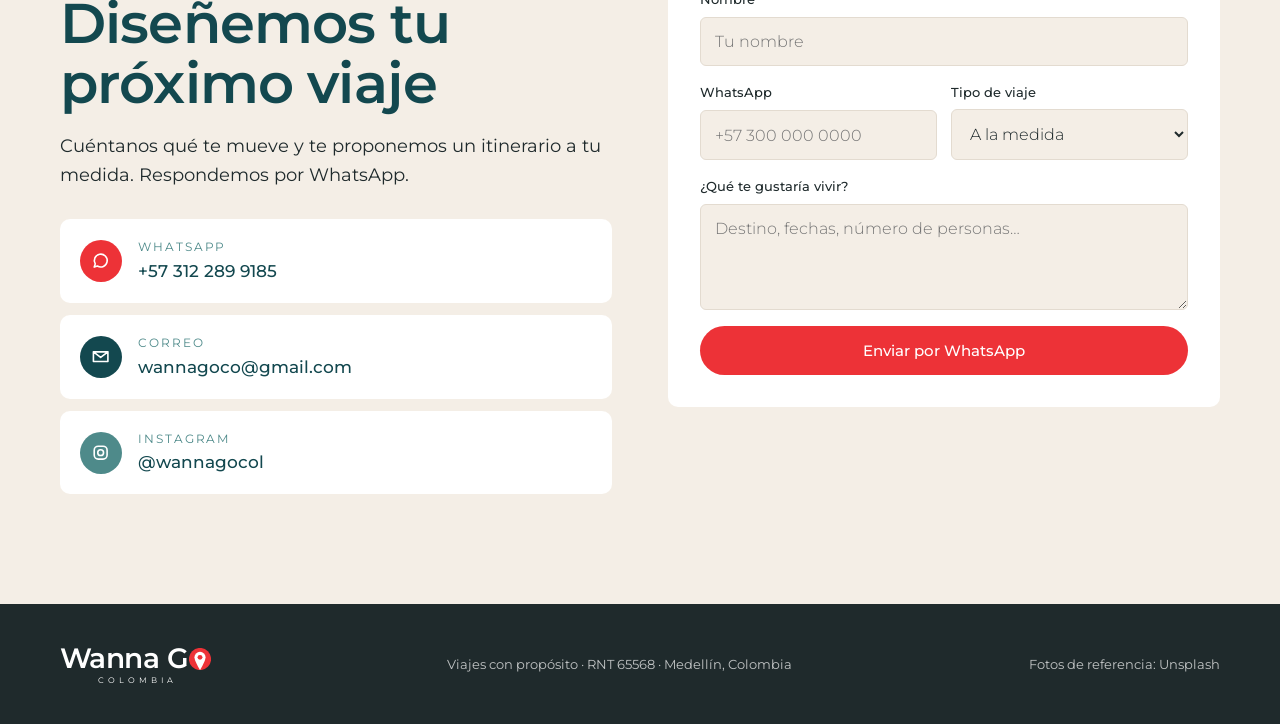
==== commit 8dff3d3e: "Botón de WhatsApp animado: saludo, sacudida, aros y aviso Co-Authored-By: Claude Opus 5.5 <noreply@a" ====
--- a/index.html
+++ b/index.html
@@ -11,6 +11,7 @@
 <link rel="icon" href="data:image/svg+xml,%3Csvg xmlns='http://www.w3.org/2000/svg' viewBox='0 0 40 40'%3E%3Ccircle cx='20' cy='20' r='20' fill='%23ED3237'/%3E%3Cpath d='M20 7a10 10 0 0 1 10 10c0 7-10 23-10 23S10 24 10 17A10 10 0 0 1 20 7z' fill='%23fff'/%3E%3Ccircle cx='20' cy='17' r='4.4' fill='%23ED3237'/%3E%3C/svg%3E">
 <link rel="stylesheet" href="marca.css">
 <link rel="stylesheet" href="carrusel.css">
+<link rel="stylesheet" href="wa.css">
 <style>
 /* Home: bandas a sangre completa siguiendo la proporción del manual (petróleo 50 / blanco 20 / arena 15 / rojo 10 / agua 5) */
 .hero{position:relative;min-height:min(92svh,860px);display:flex;align-items:flex-end;color:#fff;overflow:hidden;background:var(--petroleo)}
@@ -367,11 +368,12 @@
   </div>
 </dialog>
 
-<a class="wa-float" href="https://wa.me/573122899185" target="_blank" rel="noopener" aria-label="Escríbenos por WhatsApp"><svg viewBox="0 0 32 32"><path d="M16 3a13 13 0 0 0-11.2 19.6L3 29l6.6-1.7A13 13 0 1 0 16 3zm0 23.7c-2 0-4-.6-5.7-1.6l-.4-.2-3.9 1 1-3.8-.3-.4A10.7 10.7 0 1 1 16 26.7zm5.9-8c-.3-.2-1.9-1-2.2-1-.3-.1-.5-.2-.7.2l-1 1.2c-.2.2-.4.3-.7.1-.3-.2-1.4-.5-2.6-1.6-1-.9-1.6-1.9-1.8-2.2-.2-.3 0-.5.1-.7l.5-.6.3-.5v-.6l-1-2.4c-.3-.6-.5-.5-.7-.5h-.6c-.2 0-.6.1-.9.4-.3.3-1.2 1.1-1.2 2.8s1.2 3.2 1.4 3.5c.2.2 2.4 3.6 5.7 5 2.8 1.1 3.4.9 4 .8.6-.1 1.9-.8 2.2-1.5.3-.8.3-1.4.2-1.5l-.6-.4z"/></svg></a>
+<a class="wa-float" href="https://wa.me/573122899185" target="_blank" rel="noopener" aria-label="Escríbenos por WhatsApp"><span class="wa-btn"><svg viewBox="0 0 32 32"><path d="M16 3a13 13 0 0 0-11.2 19.6L3 29l6.6-1.7A13 13 0 1 0 16 3zm0 23.7c-2 0-4-.6-5.7-1.6l-.4-.2-3.9 1 1-3.8-.3-.4A10.7 10.7 0 1 1 16 26.7zm5.9-8c-.3-.2-1.9-1-2.2-1-.3-.1-.5-.2-.7.2l-1 1.2c-.2.2-.4.3-.7.1-.3-.2-1.4-.5-2.6-1.6-1-.9-1.6-1.9-1.8-2.2-.2-.3 0-.5.1-.7l.5-.6.3-.5v-.6l-1-2.4c-.3-.6-.5-.5-.7-.5h-.6c-.2 0-.6.1-.9.4-.3.3-1.2 1.1-1.2 2.8s1.2 3.2 1.4 3.5c.2.2 2.4 3.6 5.7 5 2.8 1.1 3.4.9 4 .8.6-.1 1.9-.8 2.2-1.5.3-.8.3-1.4.2-1.5l-.6-.4z"/></svg><span class="wa-badge" aria-hidden="true">1</span></span><span class="wa-label">¿Planeamos tu viaje? <b>Escríbenos</b></span></a>
 
 <script src="marca.js"></script>
 <script src="carrusel.js"></script>
 <script src="i18n.js"></script>
+<script src="wa.js"></script>
 <script src="resenas.js"></script>
 <script>
 // Pop-up del viaje destacado: una vez por visita, tras un momento
--- a/marca.css
+++ b/marca.css
@@ -65,13 +65,6 @@
 .nav-actions{display:flex;align-items:center;gap:10px}
 
 
-/* WhatsApp flotante */
-.wa-float{position:fixed;z-index:40;right:max(20px,calc(env(safe-area-inset-right,0px) + 16px));bottom:max(20px,calc(env(safe-area-inset-bottom,0px) + 16px));width:60px;height:60px;border-radius:50%;background:#25D366;color:#FFFFFF;display:grid;place-items:center;box-shadow:0 12px 28px -10px rgba(31,42,44,.55);transition:transform .3s cubic-bezier(.2,.8,.2,1)}
-.wa-float:hover{transform:scale(1.08)}
-.wa-float svg{width:32px;height:32px;fill:currentColor}
-.wa-float::before{content:"";position:absolute;inset:0;border-radius:50%;background:#25D366;z-index:-1;animation:wa-pulse 2.6s ease-out infinite}
-@keyframes wa-pulse{0%{transform:scale(1);opacity:.55}80%,100%{transform:scale(1.6);opacity:0}}
-@media (prefers-reduced-motion:reduce){.wa-float::before{animation:none}}
 
 /* reseñas en movimiento */
 .reviews{overflow:hidden}
--- a/wa.css
+++ b/wa.css
@@ -0,0 +1,20 @@
+/* WhatsApp flotante: pulso, saludo que se despliega, sacudida periódica y aviso */
+.wa-float{position:fixed;z-index:40;right:max(20px,calc(env(safe-area-inset-right,0px) + 16px));bottom:max(20px,calc(env(safe-area-inset-bottom,0px) + 16px));display:flex;align-items:center;flex-direction:row-reverse;gap:0;text-decoration:none;color:#FFFFFF;font-family:"Montserrat","Helvetica Neue",Arial,sans-serif}
+.wa-btn{position:relative;width:64px;height:64px;border-radius:50%;background:#25D366;display:grid;place-items:center;flex:none;box-shadow:0 14px 30px -10px rgba(31,42,44,.6);transition:transform .35s cubic-bezier(.2,.8,.2,1)}
+.wa-btn svg{width:34px;height:34px;fill:currentColor}
+.wa-btn::before,.wa-btn::after{content:"";position:absolute;inset:0;border-radius:50%;border:2px solid #25D366;z-index:-1;animation:wa-ring 2.4s cubic-bezier(.2,.8,.2,1) infinite}
+.wa-btn::after{animation-delay:1.2s}
+@keyframes wa-ring{0%{transform:scale(1);opacity:.8}100%{transform:scale(1.9);opacity:0}}
+.wa-float.shake .wa-btn{animation:wa-shake .9s cubic-bezier(.36,.07,.19,.97)}
+@keyframes wa-shake{0%,100%{transform:rotate(0)}15%{transform:rotate(-16deg) scale(1.08)}30%{transform:rotate(14deg) scale(1.08)}45%{transform:rotate(-10deg)}60%{transform:rotate(8deg)}75%{transform:rotate(-4deg)}}
+.wa-float:hover .wa-btn{transform:scale(1.1)}
+.wa-badge{position:absolute;top:-2px;right:-2px;min-width:22px;height:22px;padding:0 6px;border-radius:999px;background:#ED3237;color:#FFFFFF;font-size:12px;font-weight:600;display:grid;place-items:center;border:2px solid #FFFFFF;animation:wa-pop .5s cubic-bezier(.2,1.6,.4,1) 2s both}
+@keyframes wa-pop{from{transform:scale(0)}to{transform:scale(1)}}
+.wa-float.seen .wa-badge{display:none}
+.wa-label{background:#FFFFFF;color:#13484F;border-radius:999px;padding:12px 18px;margin-right:12px;font-size:14px;font-weight:500;white-space:nowrap;box-shadow:0 12px 28px -12px rgba(31,42,44,.5);max-width:0;opacity:0;padding-inline:0;margin-right:0;overflow:hidden;transition:max-width .6s cubic-bezier(.2,.8,.2,1),opacity .4s,padding .6s,margin .6s}
+.wa-label b{font-weight:600;color:#ED3237}
+.wa-float.open .wa-label,.wa-float:hover .wa-label,.wa-float:focus-visible .wa-label{max-width:300px;opacity:1;padding-inline:18px;margin-right:12px}
+.wa-float:focus-visible{outline:none}
+.wa-float:focus-visible .wa-btn{outline:3px solid #ED3237;outline-offset:4px}
+@media (max-width:480px){.wa-btn{width:58px;height:58px}.wa-label{font-size:13px}}
+@media (prefers-reduced-motion:reduce){.wa-btn::before,.wa-btn::after,.wa-badge{animation:none}.wa-float.shake .wa-btn{animation:none}}
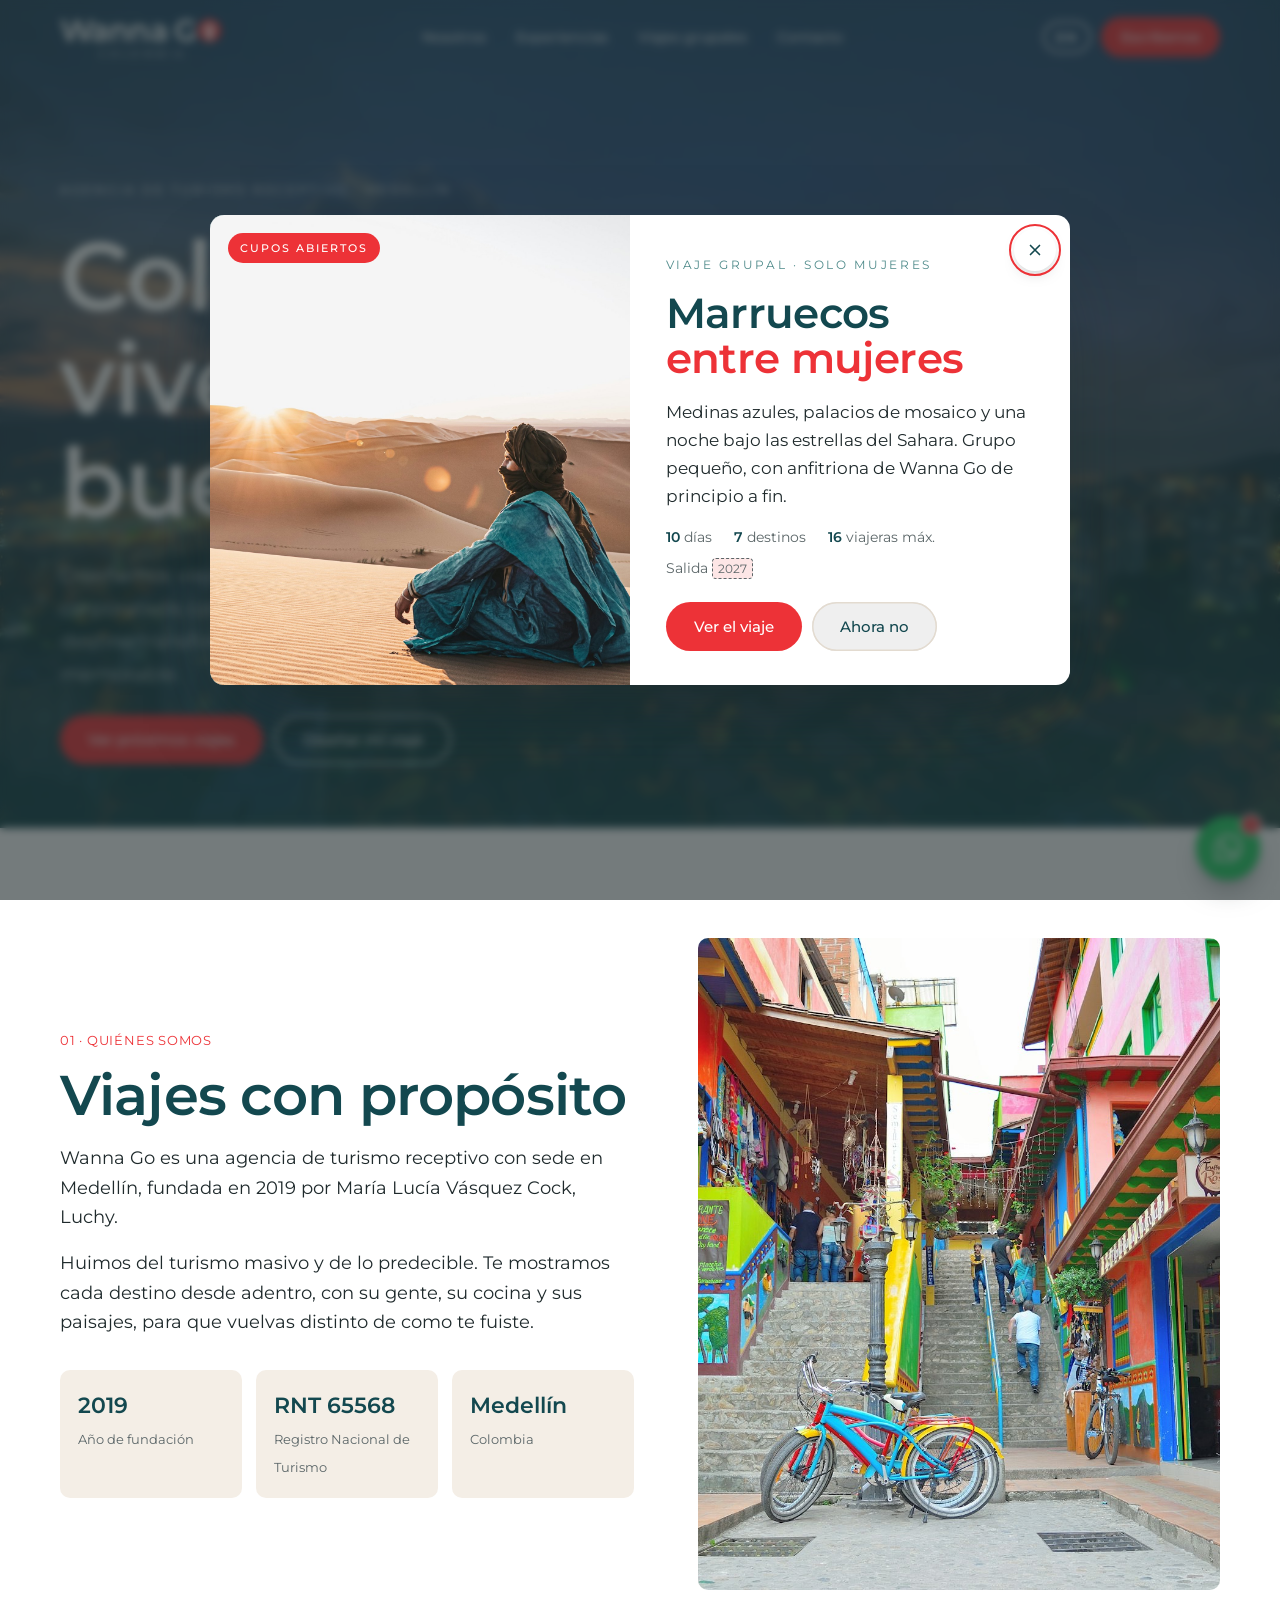
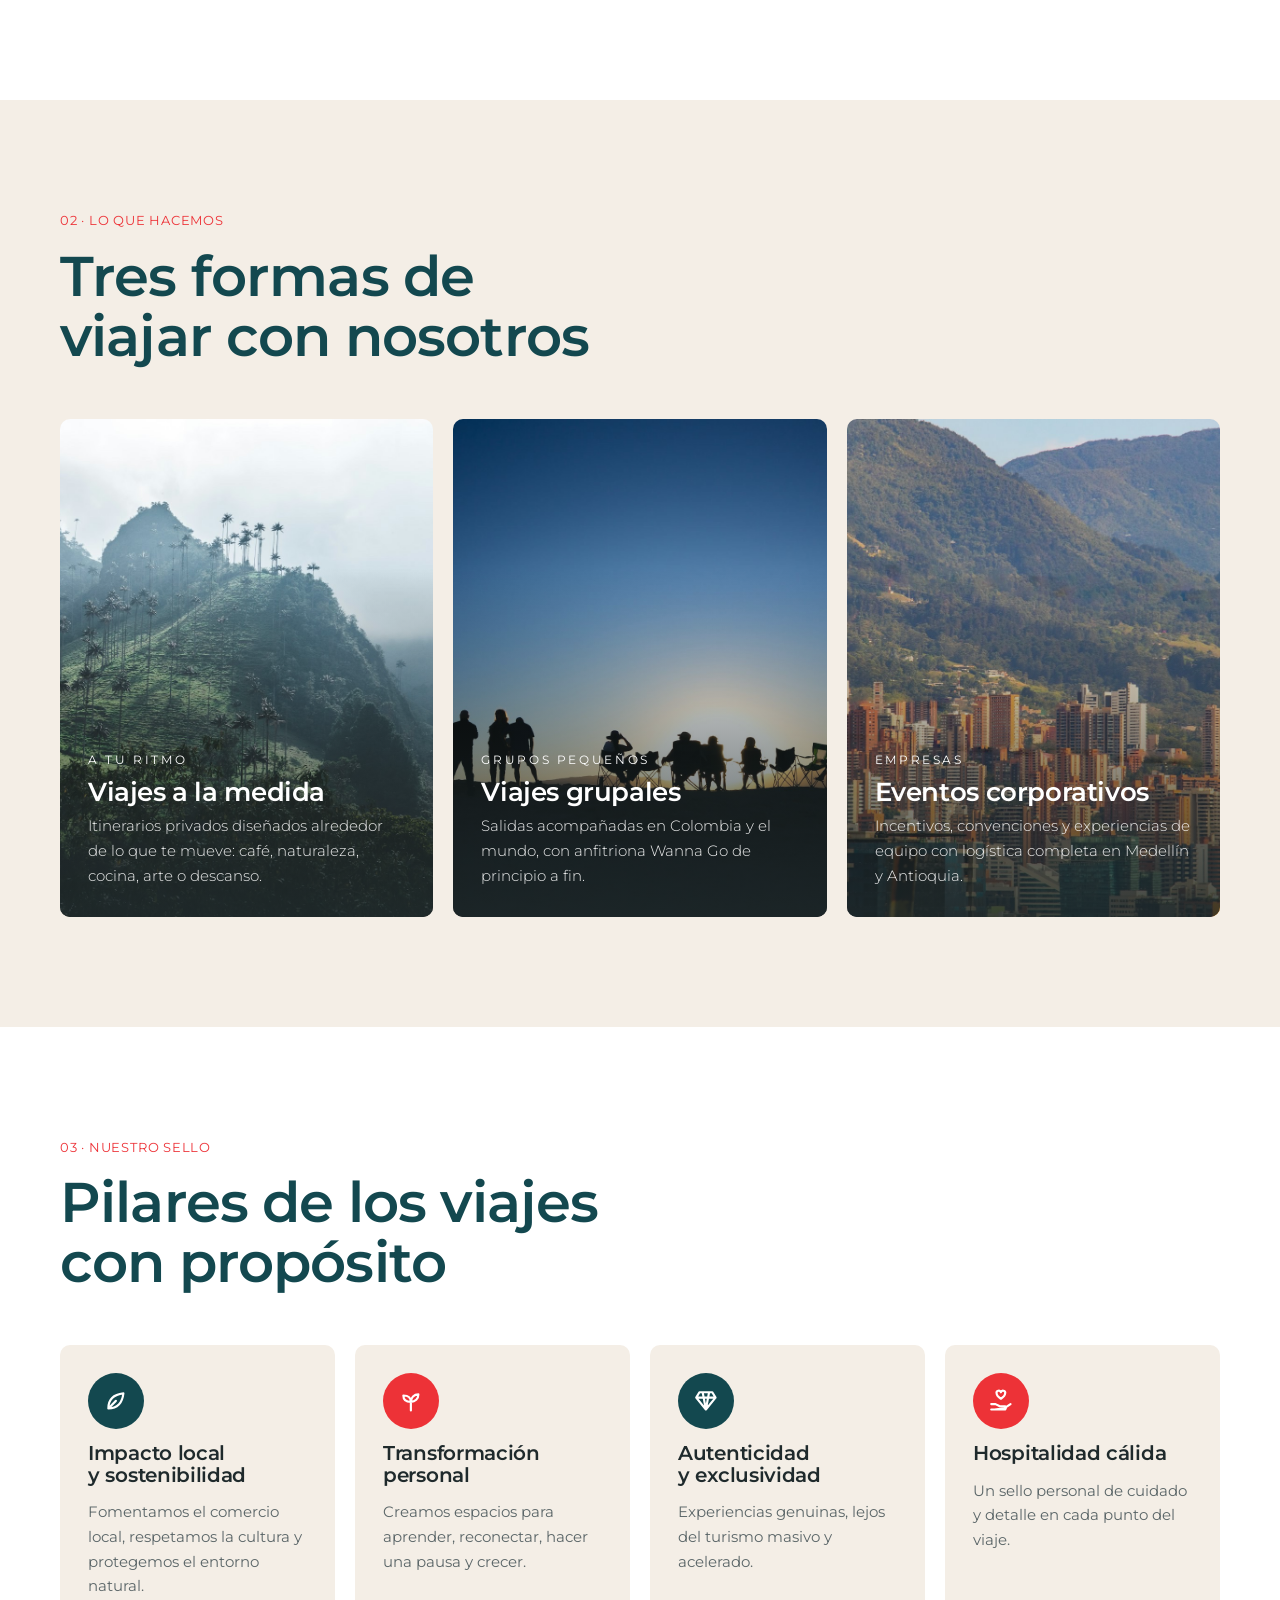
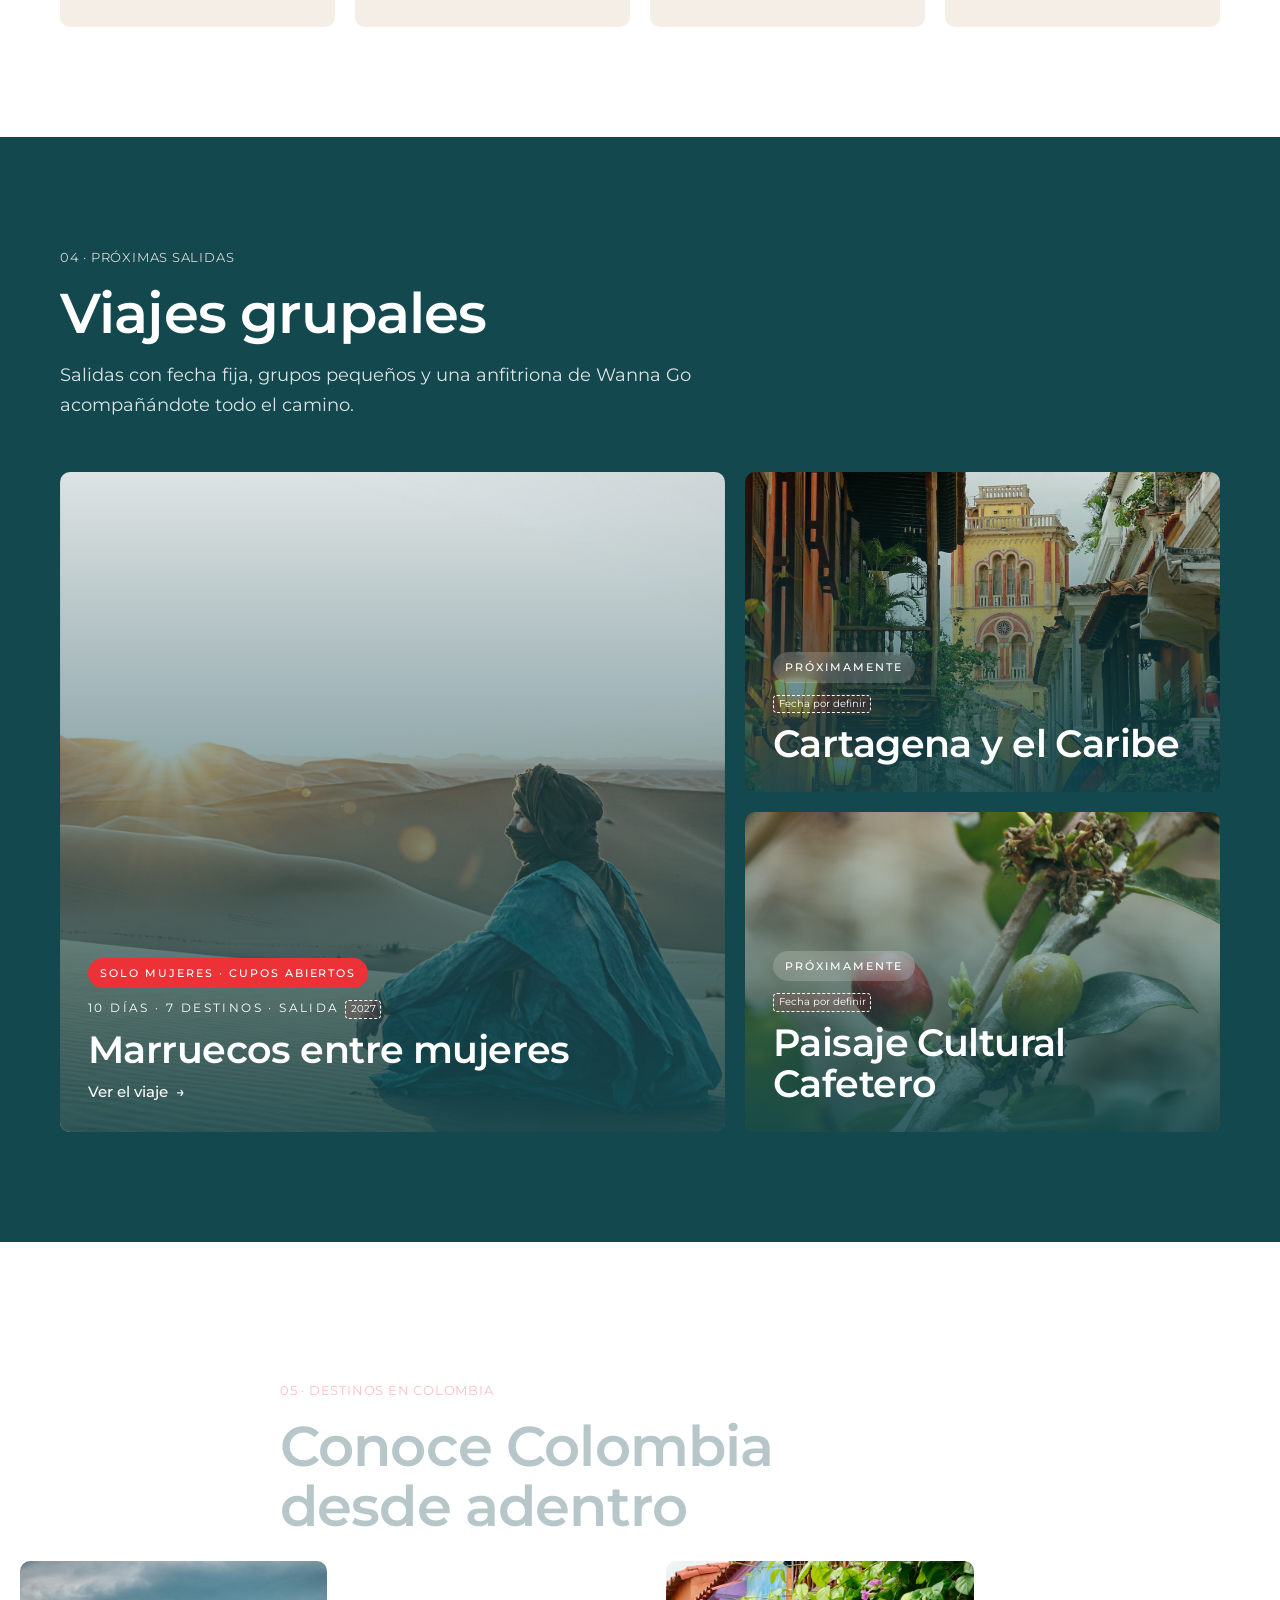
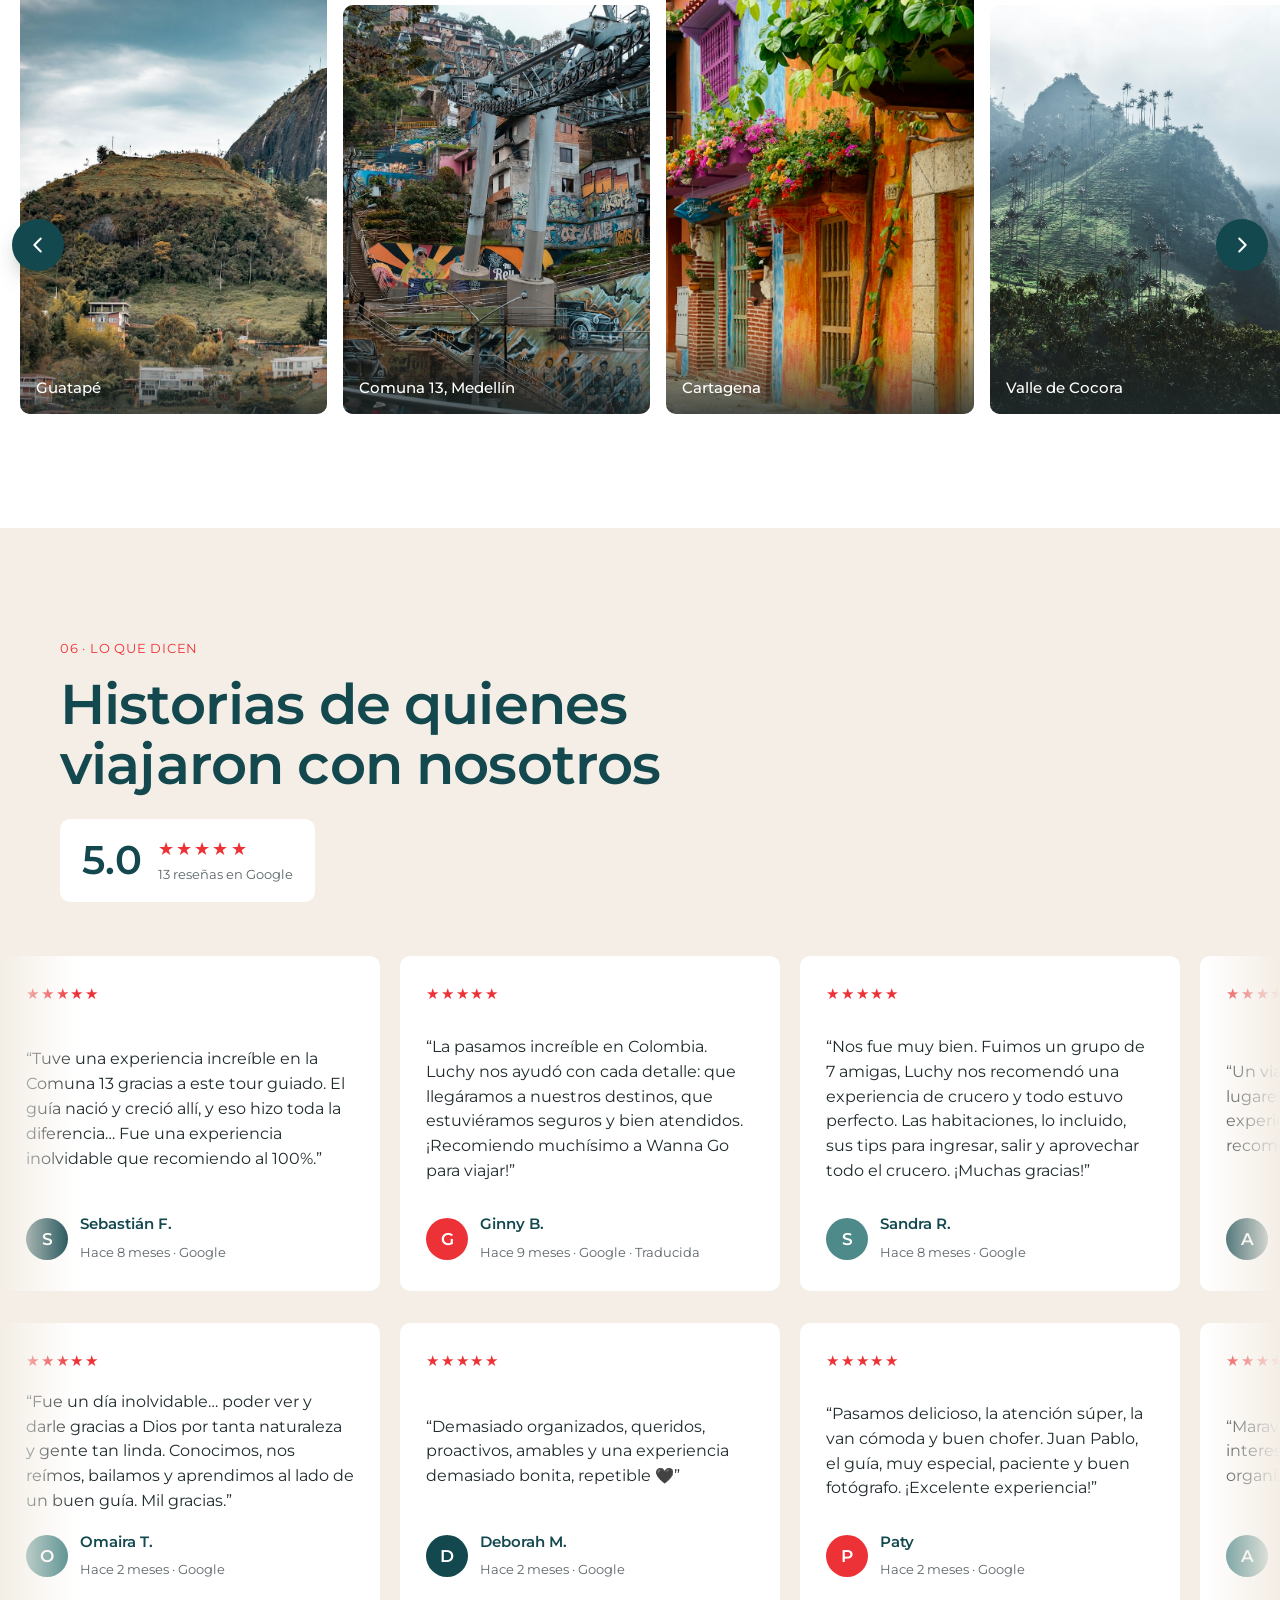
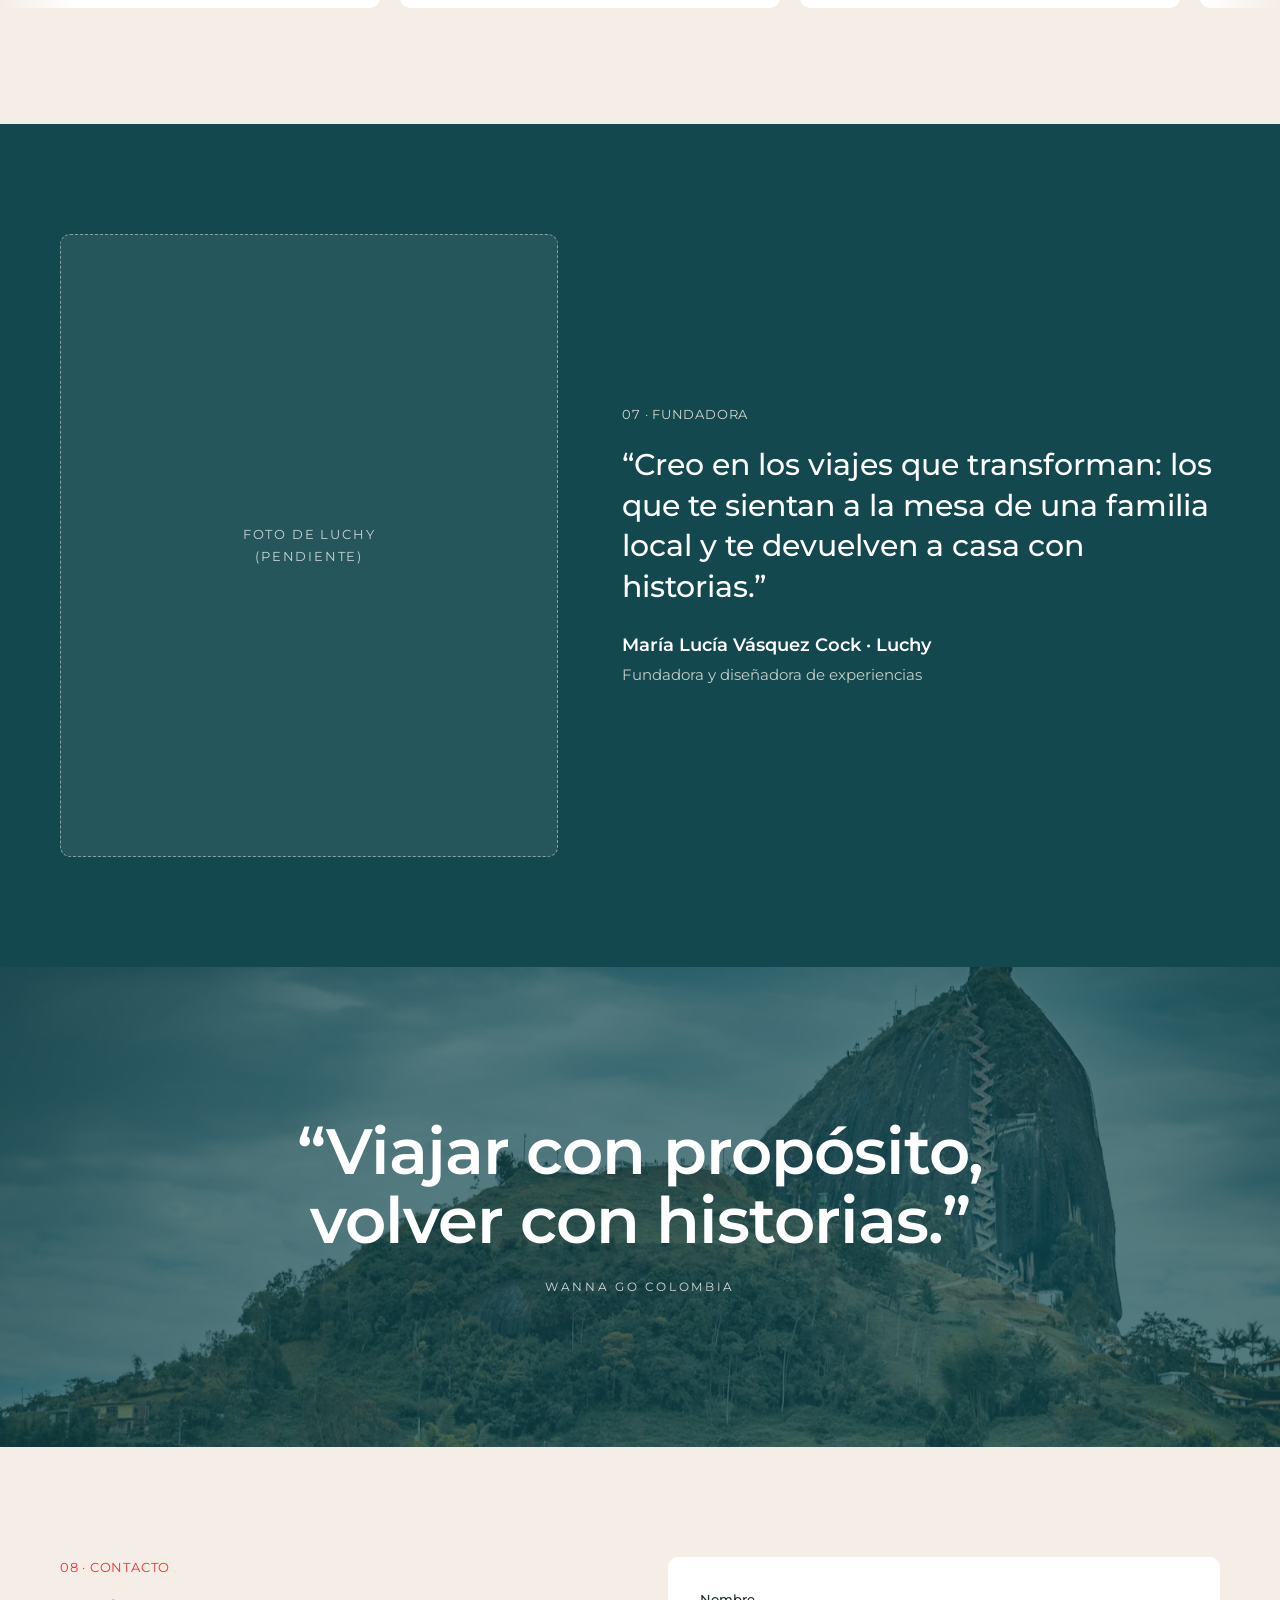
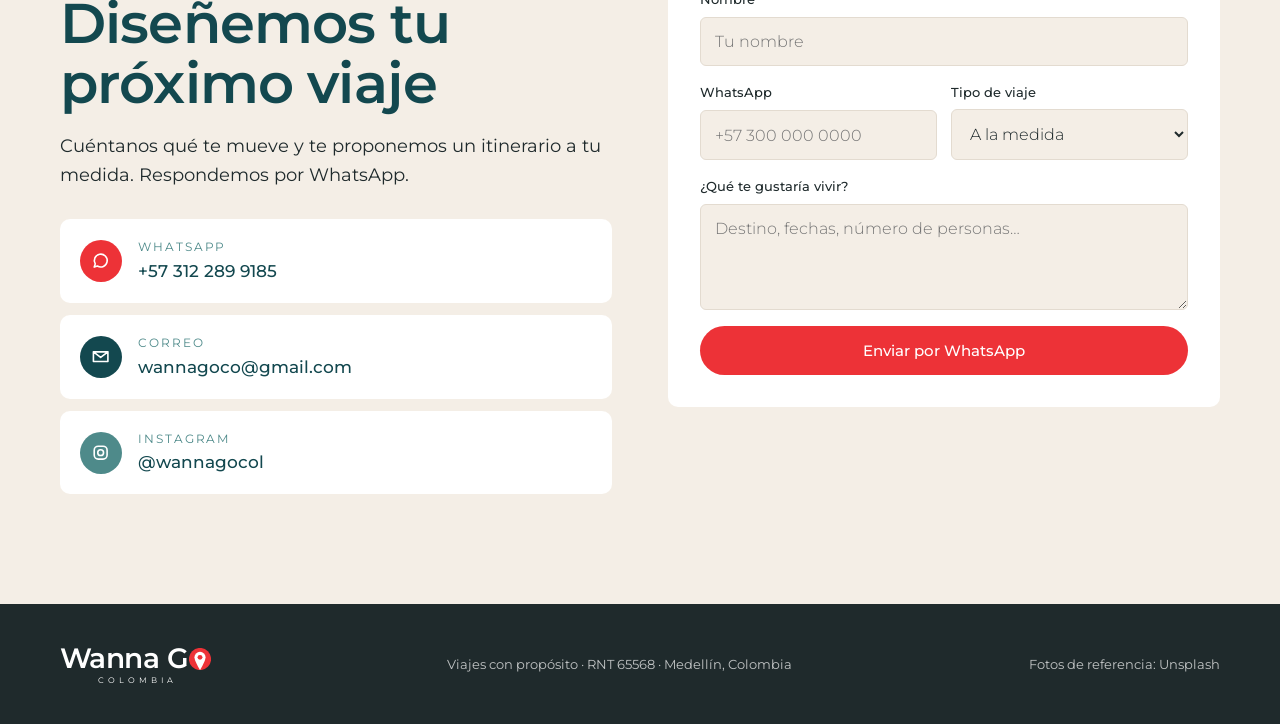
==== commit 6e072ec3: "Versionar CSS/JS para evitar caché Co-Authored-By: Claude Opus 5.5 <noreply@anthropic.com>" ====
--- a/index.html
+++ b/index.html
@@ -9,9 +9,9 @@
 <link rel="preconnect" href="https://fonts.googleapis.com">
 <link rel="stylesheet" href="https://fonts.googleapis.com/css2?family=Montserrat:ital,wght@0,300;0,400;0,500;0,600;1,300;1,400&display=swap">
 <link rel="icon" href="data:image/svg+xml,%3Csvg xmlns='http://www.w3.org/2000/svg' viewBox='0 0 40 40'%3E%3Ccircle cx='20' cy='20' r='20' fill='%23ED3237'/%3E%3Cpath d='M20 7a10 10 0 0 1 10 10c0 7-10 23-10 23S10 24 10 17A10 10 0 0 1 20 7z' fill='%23fff'/%3E%3Ccircle cx='20' cy='17' r='4.4' fill='%23ED3237'/%3E%3C/svg%3E">
-<link rel="stylesheet" href="marca.css">
-<link rel="stylesheet" href="carrusel.css">
-<link rel="stylesheet" href="wa.css">
+<link rel="stylesheet" href="marca.css?v=1792589817">
+<link rel="stylesheet" href="carrusel.css?v=1792589817">
+<link rel="stylesheet" href="wa.css?v=1792589817">
 <style>
 /* Home: bandas a sangre completa siguiendo la proporción del manual (petróleo 50 / blanco 20 / arena 15 / rojo 10 / agua 5) */
 .hero{position:relative;min-height:min(92svh,860px);display:flex;align-items:flex-end;color:#fff;overflow:hidden;background:var(--petroleo)}
@@ -370,11 +370,11 @@
 
 <a class="wa-float" href="https://wa.me/573122899185" target="_blank" rel="noopener" aria-label="Escríbenos por WhatsApp"><span class="wa-btn"><svg viewBox="0 0 32 32"><path d="M16 3a13 13 0 0 0-11.2 19.6L3 29l6.6-1.7A13 13 0 1 0 16 3zm0 23.7c-2 0-4-.6-5.7-1.6l-.4-.2-3.9 1 1-3.8-.3-.4A10.7 10.7 0 1 1 16 26.7zm5.9-8c-.3-.2-1.9-1-2.2-1-.3-.1-.5-.2-.7.2l-1 1.2c-.2.2-.4.3-.7.1-.3-.2-1.4-.5-2.6-1.6-1-.9-1.6-1.9-1.8-2.2-.2-.3 0-.5.1-.7l.5-.6.3-.5v-.6l-1-2.4c-.3-.6-.5-.5-.7-.5h-.6c-.2 0-.6.1-.9.4-.3.3-1.2 1.1-1.2 2.8s1.2 3.2 1.4 3.5c.2.2 2.4 3.6 5.7 5 2.8 1.1 3.4.9 4 .8.6-.1 1.9-.8 2.2-1.5.3-.8.3-1.4.2-1.5l-.6-.4z"/></svg><span class="wa-badge" aria-hidden="true">1</span></span><span class="wa-label">¿Planeamos tu viaje? <b>Escríbenos</b></span></a>
 
-<script src="marca.js"></script>
-<script src="carrusel.js"></script>
-<script src="i18n.js"></script>
-<script src="wa.js"></script>
-<script src="resenas.js"></script>
+<script src="marca.js?v=1792589817"></script>
+<script src="carrusel.js?v=1792589817"></script>
+<script src="i18n.js?v=1792589817"></script>
+<script src="wa.js?v=1792589817"></script>
+<script src="resenas.js?v=1792589817"></script>
 <script>
 // Pop-up del viaje destacado: una vez por visita, tras un momento
 (() => {
--- a/wa.css
+++ b/wa.css
@@ -1,5 +1,5 @@
 /* WhatsApp flotante: pulso, saludo que se despliega, sacudida periódica y aviso */
-.wa-float{position:fixed;z-index:40;right:max(20px,calc(env(safe-area-inset-right,0px) + 16px));bottom:max(20px,calc(env(safe-area-inset-bottom,0px) + 16px));display:flex;align-items:center;flex-direction:row-reverse;gap:0;text-decoration:none;color:#FFFFFF;font-family:"Montserrat","Helvetica Neue",Arial,sans-serif}
+.wa-float{position:fixed;-webkit-tap-highlight-color:transparent;z-index:40;right:max(20px,calc(env(safe-area-inset-right,0px) + 16px));bottom:max(20px,calc(env(safe-area-inset-bottom,0px) + 16px));display:flex;align-items:center;flex-direction:row-reverse;gap:0;text-decoration:none;color:#FFFFFF;font-family:"Montserrat","Helvetica Neue",Arial,sans-serif}
 .wa-btn{position:relative;width:64px;height:64px;border-radius:50%;background:#25D366;display:grid;place-items:center;flex:none;box-shadow:0 14px 30px -10px rgba(31,42,44,.6);transition:transform .35s cubic-bezier(.2,.8,.2,1)}
 .wa-btn svg{width:34px;height:34px;fill:currentColor}
 .wa-btn::before,.wa-btn::after{content:"";position:absolute;inset:0;border-radius:50%;border:2px solid #25D366;z-index:-1;animation:wa-ring 2.4s cubic-bezier(.2,.8,.2,1) infinite}
@@ -7,14 +7,18 @@
 @keyframes wa-ring{0%{transform:scale(1);opacity:.8}100%{transform:scale(1.9);opacity:0}}
 .wa-float.shake .wa-btn{animation:wa-shake .9s cubic-bezier(.36,.07,.19,.97)}
 @keyframes wa-shake{0%,100%{transform:rotate(0)}15%{transform:rotate(-16deg) scale(1.08)}30%{transform:rotate(14deg) scale(1.08)}45%{transform:rotate(-10deg)}60%{transform:rotate(8deg)}75%{transform:rotate(-4deg)}}
-.wa-float:hover .wa-btn{transform:scale(1.1)}
+@media (hover:hover){.wa-float:hover .wa-btn{transform:scale(1.1)}}
 .wa-badge{position:absolute;top:-2px;right:-2px;min-width:22px;height:22px;padding:0 6px;border-radius:999px;background:#ED3237;color:#FFFFFF;font-size:12px;font-weight:600;display:grid;place-items:center;border:2px solid #FFFFFF;animation:wa-pop .5s cubic-bezier(.2,1.6,.4,1) 2s both}
 @keyframes wa-pop{from{transform:scale(0)}to{transform:scale(1)}}
 .wa-float.seen .wa-badge{display:none}
 .wa-label{background:#FFFFFF;color:#13484F;border-radius:999px;padding:12px 18px;margin-right:12px;font-size:14px;font-weight:500;white-space:nowrap;box-shadow:0 12px 28px -12px rgba(31,42,44,.5);max-width:0;opacity:0;padding-inline:0;margin-right:0;overflow:hidden;transition:max-width .6s cubic-bezier(.2,.8,.2,1),opacity .4s,padding .6s,margin .6s}
 .wa-label b{font-weight:600;color:#ED3237}
-.wa-float.open .wa-label,.wa-float:hover .wa-label,.wa-float:focus-visible .wa-label{max-width:300px;opacity:1;padding-inline:18px;margin-right:12px}
+@media (hover:hover){.wa-float:hover .wa-label{max-width:300px;opacity:1;padding-inline:18px;margin-right:12px}}
+.wa-float.open .wa-label,.wa-float:focus-visible .wa-label{max-width:300px;opacity:1;padding-inline:18px;margin-right:12px}
 .wa-float:focus-visible{outline:none}
 .wa-float:focus-visible .wa-btn{outline:3px solid #ED3237;outline-offset:4px}
 @media (max-width:480px){.wa-btn{width:58px;height:58px}.wa-label{font-size:13px}}
 @media (prefers-reduced-motion:reduce){.wa-btn::before,.wa-btn::after,.wa-badge{animation:none}.wa-float.shake .wa-btn{animation:none}}
+/* que el botón no tape el final de la página */
+body>footer{padding-bottom:max(96px,calc(env(safe-area-inset-bottom,0px) + 96px))!important}
+@media (min-width:900px){body>footer{padding-bottom:40px!important}}
